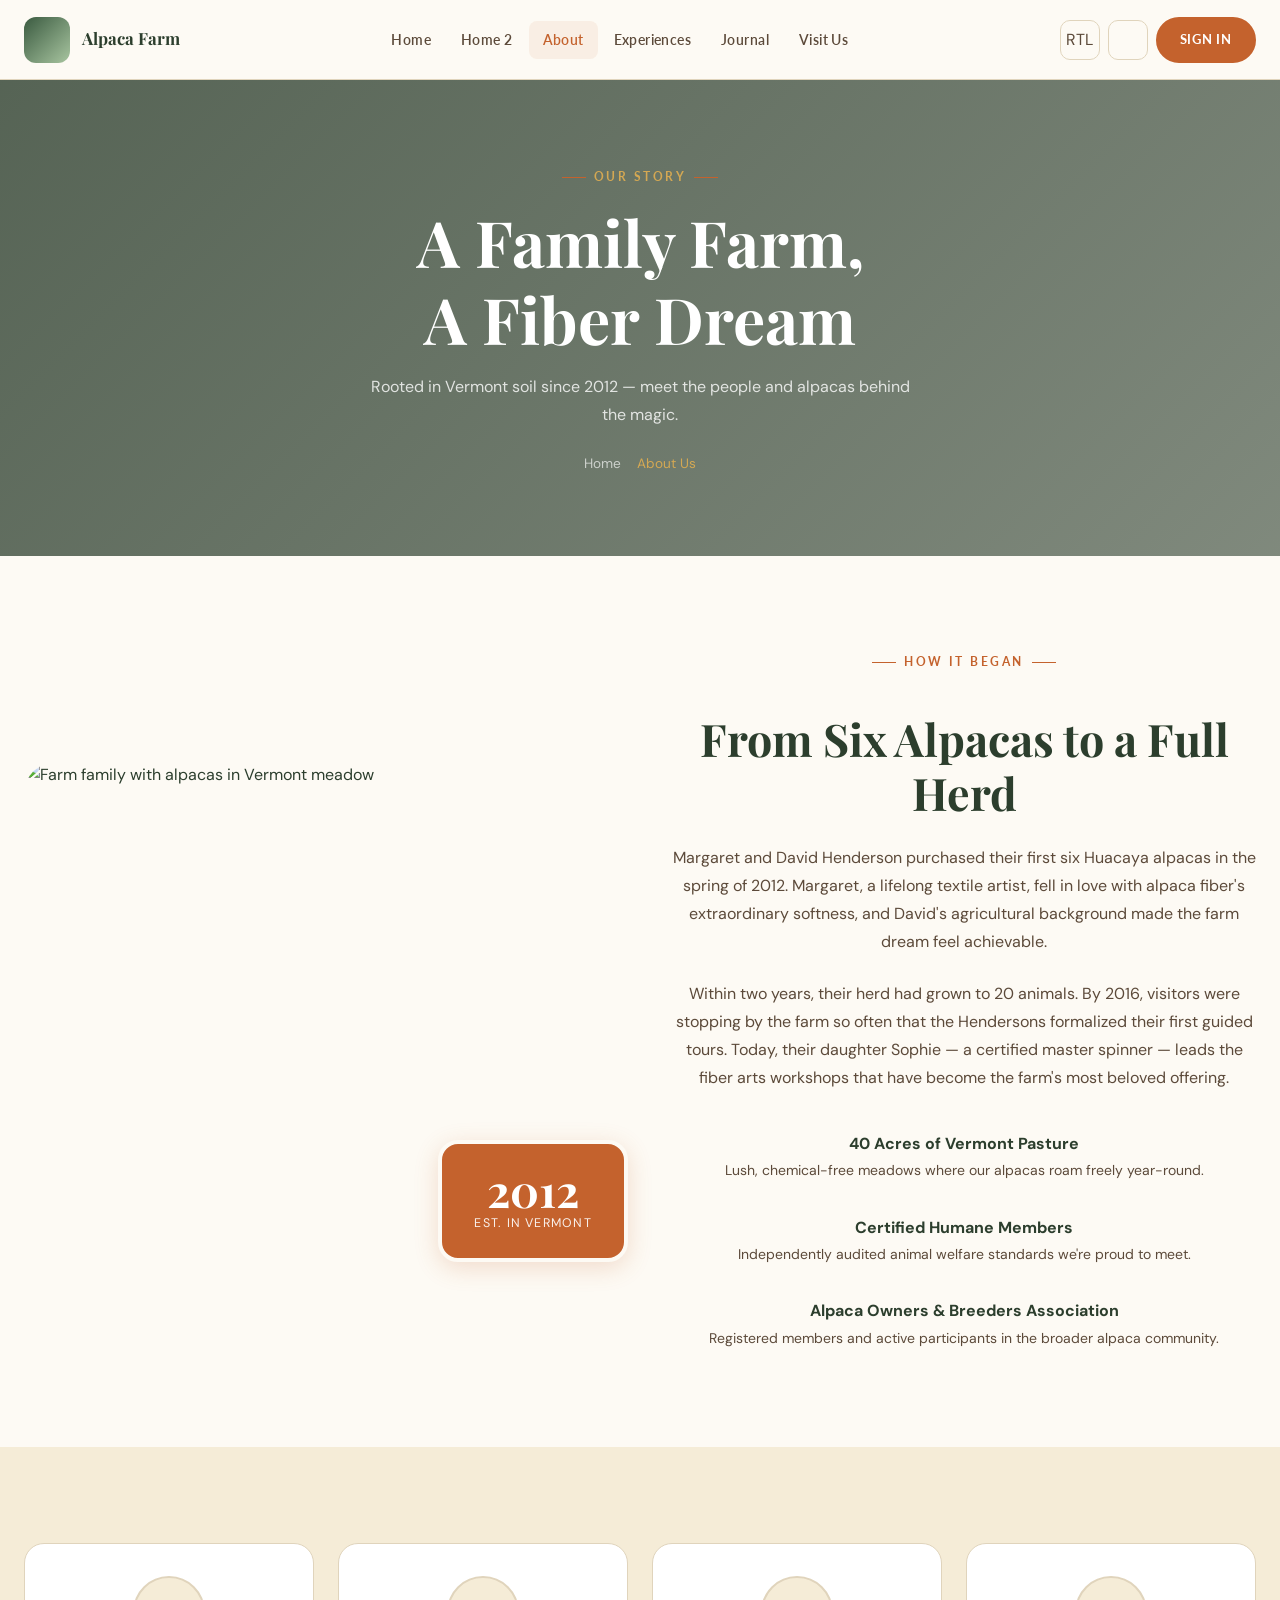
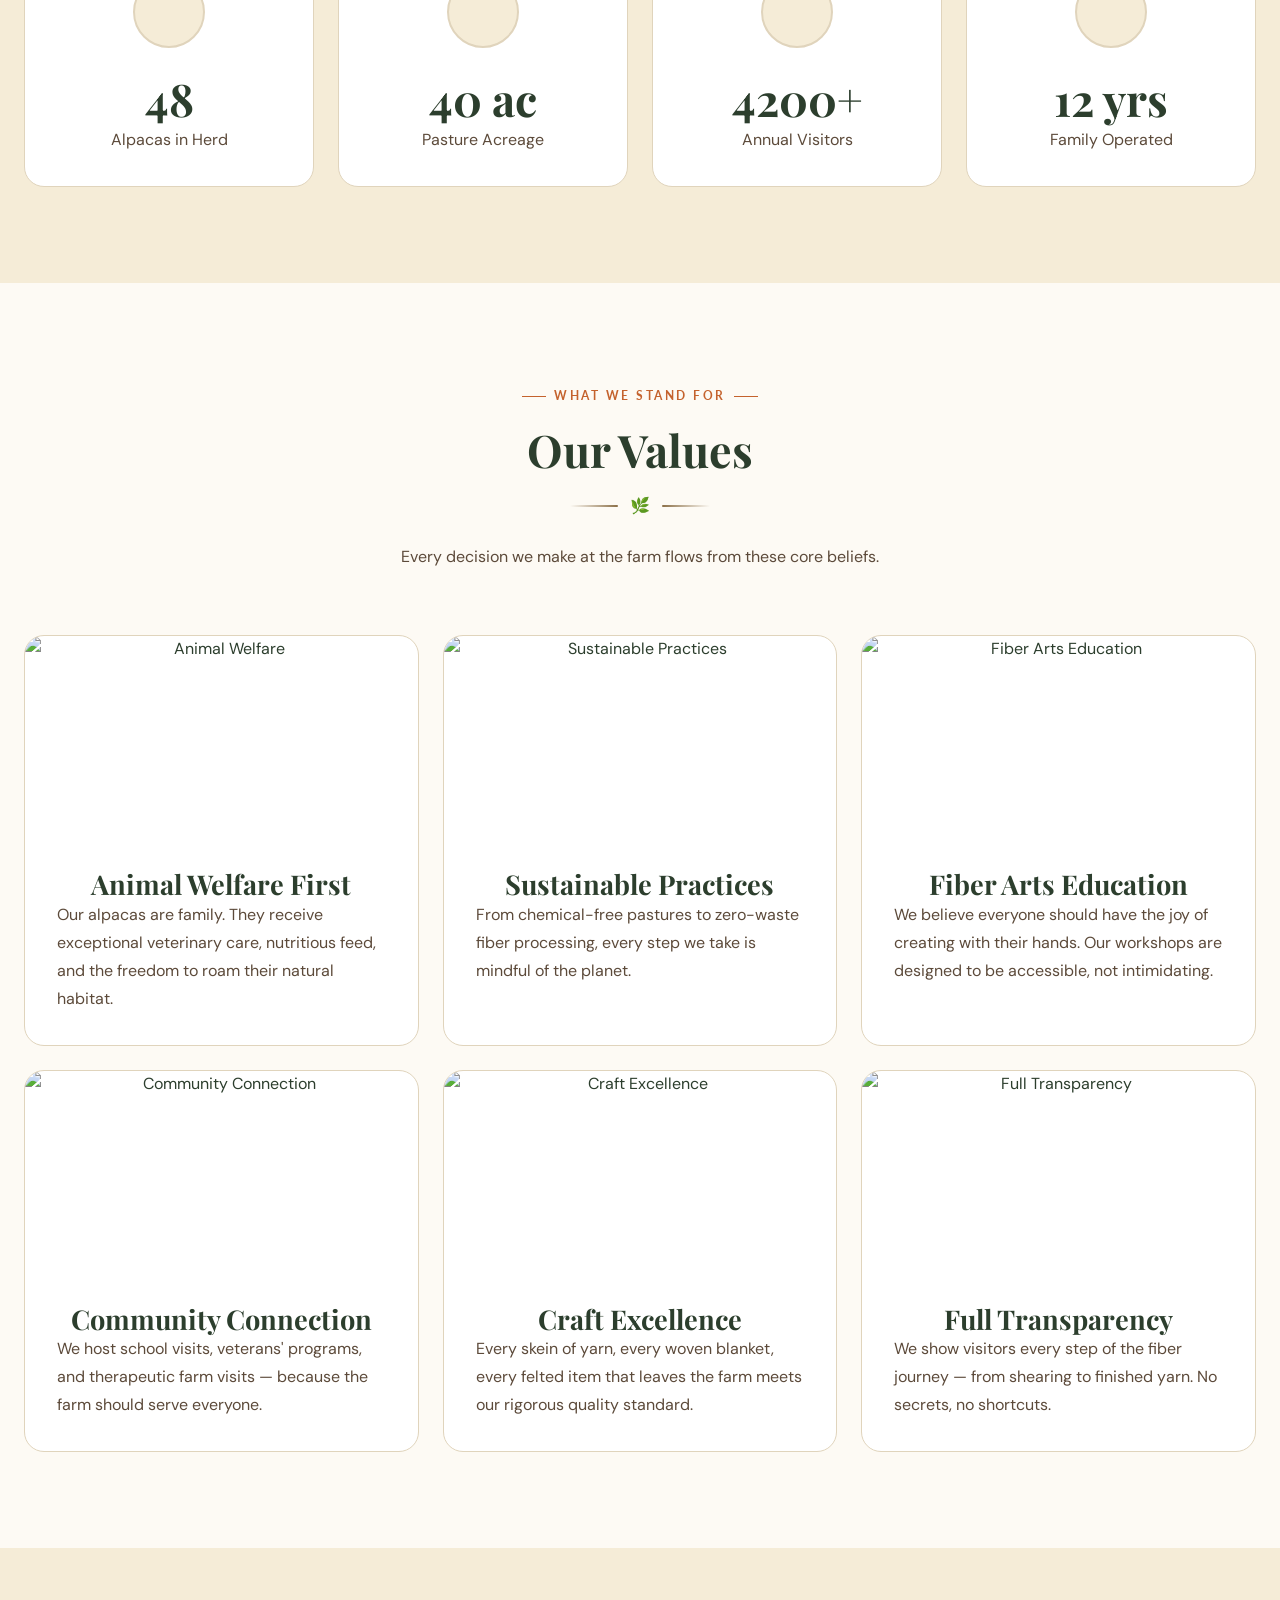
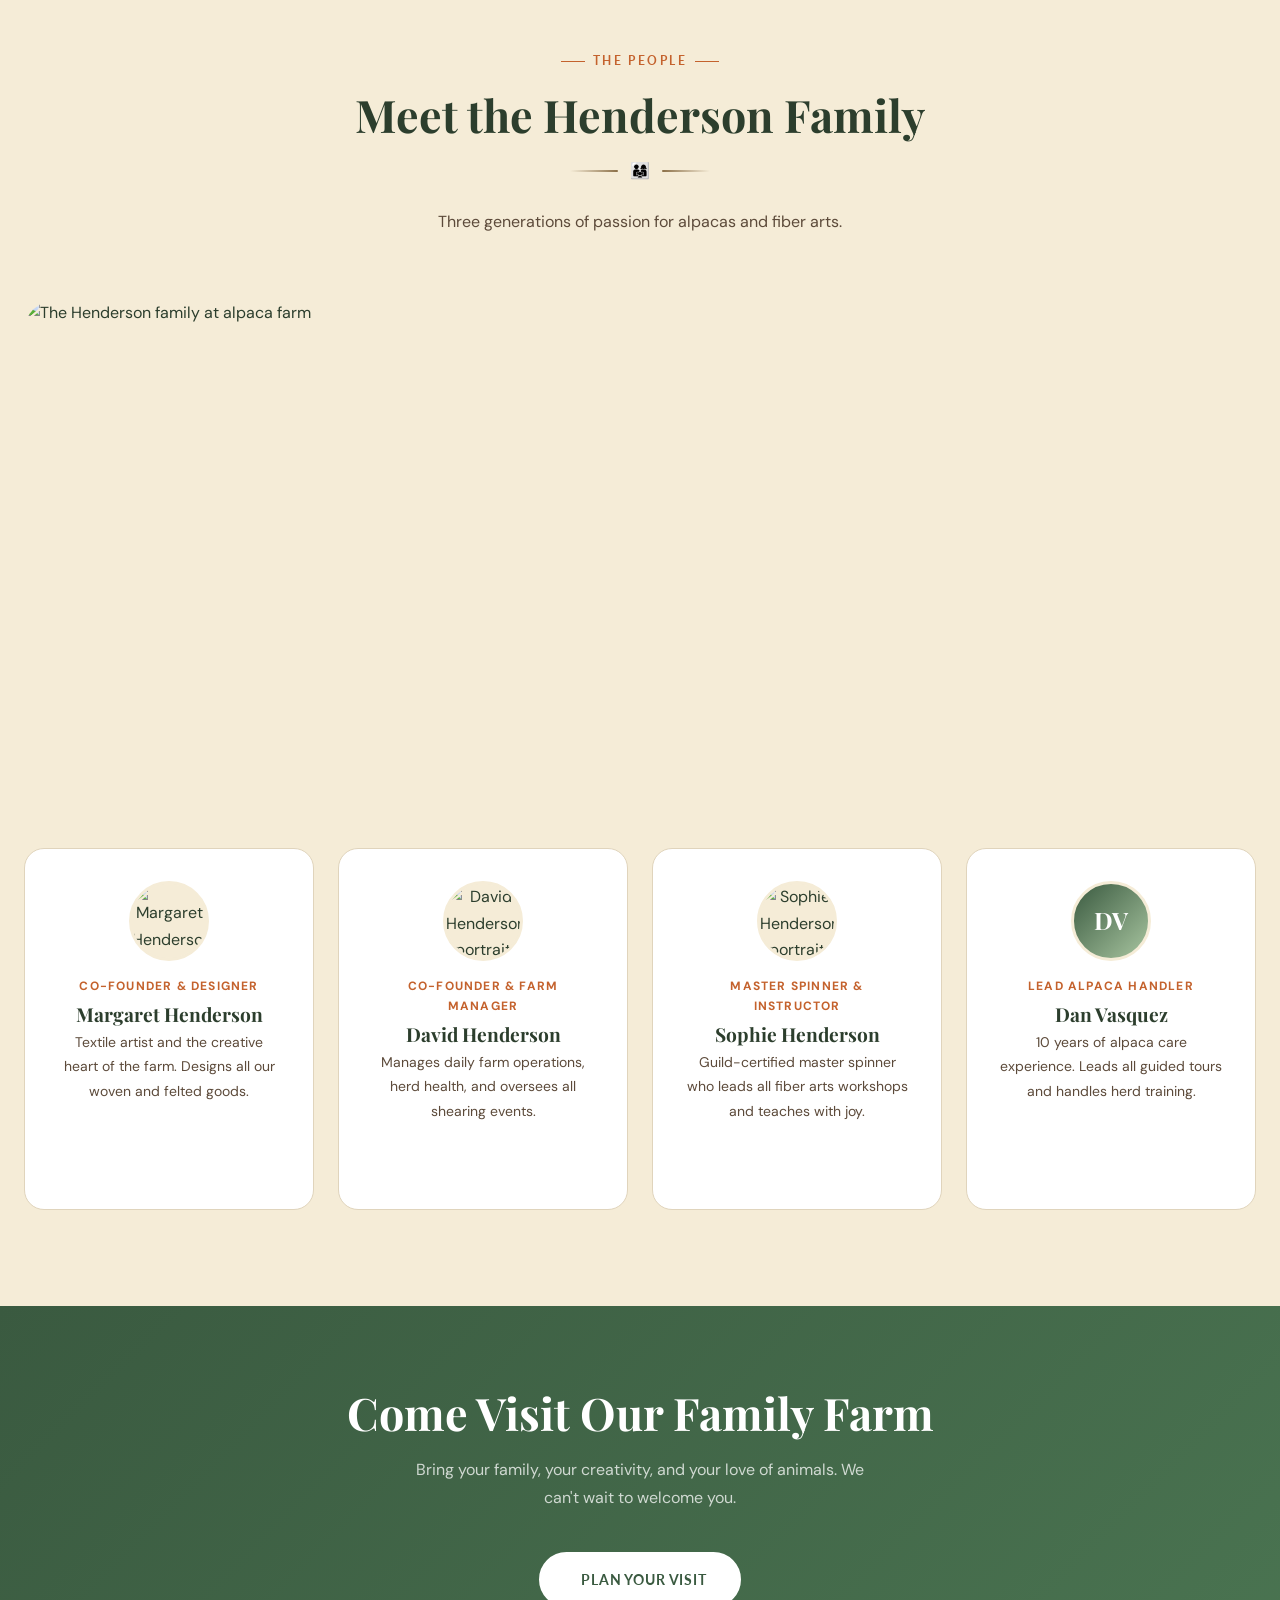
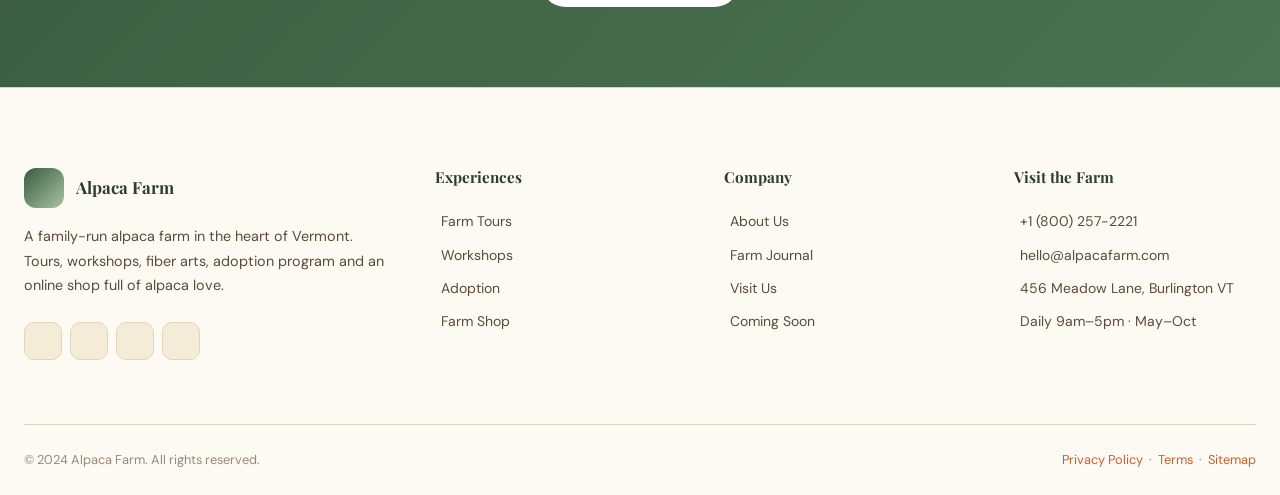
==== pages/about.html @ 1e5e2a74 "first commit" ====
<!DOCTYPE html>
<html lang="en" dir="ltr" data-theme="light">
<head>
  <meta charset="UTF-8"/><meta name="viewport" content="width=device-width, initial-scale=1.0"/>
  <title>About Us | Alpaca Farm</title>
  <meta name="description" content="Meet the Henderson family and our beloved herd of 48 alpacas. Discover the story behind Vermont's most-loved alpaca farm and fiber arts destination."/>
  <link rel="preconnect" href="https://fonts.googleapis.com"/><link rel="preconnect" href="https://fonts.gstatic.com" crossorigin/>
  <link href="https://fonts.googleapis.com/css2?family=Playfair+Display:ital,wght@0,700;0,800;1,700&family=DM+Sans:wght@400;500;600&family=Lato:wght@400;700;900&display=swap" rel="stylesheet"/>
  <link href="https://cdn.jsdelivr.net/npm/remixicon@3.5.0/fonts/remixicon.css" rel="stylesheet"/>
  <link rel="stylesheet" href="../assets/css/style.css"/><link rel="stylesheet" href="../assets/css/dark-mode.css"/><link rel="stylesheet" href="../assets/css/rtl.css"/>
  <link rel="icon" type="image/png" href="../assets/images/favicon.png"/>
</head>
<body class="center-content-page">
<header id="header" role="banner"><div class="container"><div class="header-inner">
  <a href="../index.html" class="header-logo"><div class="logo-icon"><i class="ri-leaf-line"></i></div><div class="logo-text"><span class="brand-name">Alpaca Farm</span></div></a>
  <nav class="header-nav" role="navigation" aria-label="Main navigation">
    <a href="../index.html" class="nav-link">Home</a>
    <a href="home2.html" class="nav-link">Home 2</a>
    <a href="about.html" class="nav-link active">About</a>
    <a href="services.html" class="nav-link">Experiences</a>
    <a href="blog.html" class="nav-link">Journal</a>
    <a href="contact.html" class="nav-link">Visit Us</a>
  </nav>
  <div class="header-controls"><button class="control-btn" data-rtl-toggle aria-label="RTL">RTL</button><button class="control-btn" data-theme-toggle aria-label="Theme"><i class="ri-moon-line"></i></button><a href="login.html" class="btn btn-primary btn-sm">Sign In</a></div>
  <button class="hamburger" id="hamburger" aria-label="Toggle menu"><span></span><span></span><span></span></button>
</div></div></header>
<div class="mobile-nav" id="mobile-nav" role="navigation">
  <a href="../index.html" class="nav-link">Home</a>
  <a href="home2.html" class="nav-link">Home 2</a>
  <a href="about.html" class="nav-link active">About</a>
  <a href="services.html" class="nav-link">Experiences</a>
  <a href="blog.html" class="nav-link">Journal</a>
  <a href="contact.html" class="nav-link">Visit Us</a>
  <div class="mobile-controls"><button class="control-btn" data-rtl-toggle aria-label="RTL">RTL</button><button class="control-btn" data-theme-toggle aria-label="Theme"><i class="ri-moon-line"></i></button><a href="login.html" class="btn btn-primary btn-sm" style="width:100%; margin-top:10px;">Sign In</a></div>
</div>

<main class="page-content">

  <!-- PAGE HERO with image -->
  <section class="page-hero" style="background-image:url('https://nwlivestock.com.au/wp-content/uploads/2022/08/AdobeStock_386120596-1024x683.jpeg')">
    <div class="container">
      <span class="section-label" style="color:var(--color-gold);justify-content:center;margin-bottom:var(--space-2)">Our Story</span>
      <h1>A Family Farm,<br>A Fiber Dream</h1>
      <p>Rooted in Vermont soil since 2012 — meet the people and alpacas behind the magic.</p>
      <nav class="breadcrumb" aria-label="Breadcrumb">
        <a href="../index.html">Home</a><i class="ri-arrow-right-s-line"></i><span>About Us</span>
      </nav>
    </div>
  </section>

  <!-- STORY SECTION with images -->
  <section class="section" aria-labelledby="story-heading">
    <div class="container">
      <div class="about-split">
        <div class="about-img-wrap animate-on-scroll">
          <div class="about-img-main">
            <img src="https://media.istockphoto.com/id/1311751043/photo/group-of-alpaca-pets-farning-local-natural-landscape-green-grass-field-mountain-background.jpg?s=612x612&w=0&k=20&c=HHZQ3w5RrUTQAofcvK0o8rNRtSXQLpaS8kv45V6AsKI=" alt="Farm family with alpacas in Vermont meadow" loading="lazy"/>
          </div>
          <div class="about-badge-float">
            <div class="big-num">2012</div>
            <div class="big-label">Est. in Vermont</div>
          </div>
        </div>
        <div class="about-content animate-on-scroll animate-delay-2">
          <div class="section-label">How It Began</div>
          <h2 id="story-heading">From Six Alpacas to a Full Herd</h2>
          <p>Margaret and David Henderson purchased their first six Huacaya alpacas in the spring of 2012. Margaret, a lifelong textile artist, fell in love with alpaca fiber's extraordinary softness, and David's agricultural background made the farm dream feel achievable.</p>
          <p>Within two years, their herd had grown to 20 animals. By 2016, visitors were stopping by the farm so often that the Hendersons formalized their first guided tours. Today, their daughter Sophie — a certified master spinner — leads the fiber arts workshops that have become the farm's most beloved offering.</p>
          <div class="feature-list">
            <div class="feature-item"><i class="ri-checkbox-circle-fill"></i><div><strong>40 Acres of Vermont Pasture</strong><br><span style="font-size:.875rem;color:var(--text-secondary)">Lush, chemical-free meadows where our alpacas roam freely year-round.</span></div></div>
            <div class="feature-item"><i class="ri-checkbox-circle-fill"></i><div><strong>Certified Humane Members</strong><br><span style="font-size:.875rem;color:var(--text-secondary)">Independently audited animal welfare standards we're proud to meet.</span></div></div>
            <div class="feature-item"><i class="ri-checkbox-circle-fill"></i><div><strong>Alpaca Owners & Breeders Association</strong><br><span style="font-size:.875rem;color:var(--text-secondary)">Registered members and active participants in the broader alpaca community.</span></div></div>
          </div>
        </div>
      </div>
    </div>
  </section>

  <!-- STATS -->
  <section class="section bg-secondary">
    <div class="container">
      <div class="grid grid-4">
        <div class="card animate-on-scroll animate-delay-1"><div class="card-icon"><i class="ri-leaf-line"></i></div><h2 data-count="48" data-suffix="">0</h2><p>Alpacas in Herd</p></div>
        <div class="card animate-on-scroll animate-delay-2"><div class="card-icon"><i class="ri-map-2-line"></i></div><h2 data-count="40" data-suffix=" ac">0 ac</h2><p>Pasture Acreage</p></div>
        <div class="card animate-on-scroll animate-delay-3"><div class="card-icon"><i class="ri-group-line"></i></div><h2 data-count="4200" data-suffix="+">0+</h2><p>Annual Visitors</p></div>
        <div class="card animate-on-scroll animate-delay-4"><div class="card-icon"><i class="ri-award-line"></i></div><h2 data-count="12" data-suffix=" yrs">0 yrs</h2><p>Family Operated</p></div>
      </div>
    </div>
  </section>

  <!-- MISSION & VALUES -->
  <section class="section" aria-labelledby="values-heading">
    <div class="container">
      <div class="section-header animate-on-scroll">
        <div class="section-label">What We Stand For</div>
        <h2 id="values-heading">Our Values</h2>
        <div class="wool-divider"><span class="wool-icon">🌿</span></div>
        <p>Every decision we make at the farm flows from these core beliefs.</p>
      </div>
      <div class="grid grid-3">
        <div class="card animate-on-scroll animate-delay-1" style="padding:0; overflow:hidden; display:flex; flex-direction:column; height:100%;">
          <div style="height:200px; width:100%; overflow:hidden;">
            <img src="https://wjla.com/resources/media/9f2c8907-2649-4c5c-9018-0bb44afe6e20-jumbo1x1_alpacababy4.jpg" alt="Animal Welfare" style="width:100%;height:100%;object-fit:cover"/>
          </div>
          <div style="padding:var(--space-4); display:flex; flex-direction:column; flex:1; align-items:center; text-align:center;">
            <h3>Animal Welfare First</h3>
            <p>Our alpacas are family. They receive exceptional veterinary care, nutritious feed, and the freedom to roam their natural habitat.</p>
          </div>
        </div>
        <div class="card animate-on-scroll animate-delay-2" style="padding:0; overflow:hidden; display:flex; flex-direction:column; height:100%;">
          <div style="height:200px; width:100%; overflow:hidden;">
            <img src="https://sacredalpaca.com/cdn/shop/files/IMG_6131_9dca83a2-d272-4ed2-9cd2-c6a352ed5f20.heic?v=1736994813&width=1500" alt="Sustainable Practices" style="width:100%;height:100%;object-fit:cover"/>
          </div>
          <div style="padding:var(--space-4); display:flex; flex-direction:column; flex:1; align-items:center; text-align:center;">
            <h3>Sustainable Practices</h3>
            <p>From chemical-free pastures to zero-waste fiber processing, every step we take is mindful of the planet.</p>
          </div>
        </div>
        <div class="card animate-on-scroll animate-delay-3" style="padding:0; overflow:hidden; display:flex; flex-direction:column; height:100%;">
          <div style="height:200px; width:100%; overflow:hidden;">
            <img src="https://www.saic.edu/sites/default/files/styles/1_1_360x360/public/2025-01/103024_4563.jpg.jpeg?itok=w5mary_8" alt="Fiber Arts Education" style="width:100%;height:100%;object-fit:cover"/>
          </div>
          <div style="padding:var(--space-4); display:flex; flex-direction:column; flex:1; align-items:center; text-align:center;">
            <h3>Fiber Arts Education</h3>
            <p>We believe everyone should have the joy of creating with their hands. Our workshops are designed to be accessible, not intimidating.</p>
          </div>
        </div>
        <div class="card animate-on-scroll animate-delay-1" style="padding:0; overflow:hidden; display:flex; flex-direction:column; height:100%;">
          <div style="height:200px; width:100%; overflow:hidden;">
            <img src="https://katu.com/resources/media/07d2cf1b-ad02-4044-90ac-ecd767a9b846-large16x9_IMG_2218.jpg?1569526228086" alt="Community Connection" style="width:100%;height:100%;object-fit:cover"/>
          </div>
          <div style="padding:var(--space-4); display:flex; flex-direction:column; flex:1; align-items:center; text-align:center;">
            <h3>Community Connection</h3>
            <p>We host school visits, veterans' programs, and therapeutic farm visits — because the farm should serve everyone.</p>
          </div>
        </div>
        <div class="card animate-on-scroll animate-delay-2" style="padding:0; overflow:hidden; display:flex; flex-direction:column; height:100%;">
          <div style="height:200px; width:100%; overflow:hidden;">
            <img src="https://i.pinimg.com/1200x/fe/55/0d/fe550d29aecaa659740a455549e308a5.jpg" alt="Craft Excellence" style="width:100%;height:100%;object-fit:cover"/>
          </div>
          <div style="padding:var(--space-4); display:flex; flex-direction:column; flex:1; align-items:center; text-align:center;">
            <h3>Craft Excellence</h3>
            <p>Every skein of yarn, every woven blanket, every felted item that leaves the farm meets our rigorous quality standard.</p>
          </div>
        </div>
        <div class="card animate-on-scroll animate-delay-3" style="padding:0; overflow:hidden; display:flex; flex-direction:column; height:100%;">
          <div style="height:200px; width:100%; overflow:hidden;">
            <img src="https://www.thesheepshow.co.uk/wp-content/uploads/2023/01/9.jpg" alt="Full Transparency" style="width:100%;height:100%;object-fit:cover"/>
          </div>
          <div style="padding:var(--space-4); display:flex; flex-direction:column; flex:1; align-items:center; text-align:center;">
            <h3>Full Transparency</h3>
            <p>We show visitors every step of the fiber journey — from shearing to finished yarn. No secrets, no shortcuts.</p>
          </div>
        </div>
      </div>
    </div>
  </section>

  <!-- TEAM with image section -->
  <section class="section bg-secondary" aria-labelledby="team-heading">
    <div class="container">
      <div class="section-header animate-on-scroll">
        <div class="section-label">The People</div>
        <h2 id="team-heading">Meet the Henderson Family</h2>
        <div class="wool-divider"><span class="wool-icon">👨‍👩‍👧</span></div>
        <p>Three generations of passion for alpacas and fiber arts.</p>
      </div>
      <!-- Team image section -->
      <div style="border-radius:var(--border-radius-xl);overflow:hidden;margin:0 auto var(--space-6);height:auto;aspect-ratio:16/9;max-height:500px;width:100%;" class="animate-on-scroll">
        <img src="https://ewscripps.brightspotcdn.com/dims4/default/2672f2f/2147483647/strip/true/crop/6016x4000+0+0/resize/1280x851!/quality/90/?url=http%3A%2F%2Fewscripps-brightspot.s3.amazonaws.com%2F3c%2F0c%2F06ab6c7d4f67a8c2132290614b35%2Fhanover-alpaca-farm-01.jpg" alt="The Henderson family at alpaca farm" loading="lazy" style="width:100%;height:100%;object-fit:cover;object-position:center 30%"/>
      </div>
      <div class="grid grid-4">
        <article class="team-card animate-on-scroll animate-delay-1" style="background:white;border:1px solid var(--border-color);border-radius:var(--border-radius-lg);padding:var(--space-4);text-align:center;display:flex;flex-direction:column;align-items:center;transition:var(--transition);">
          <div style="width:80px;height:80px;border-radius:50%;overflow:hidden;margin-bottom:var(--space-2);border:3px solid var(--color-secondary);background:var(--bg-secondary)">
            <img src="https://images.unsplash.com/photo-1607346256330-dee7af15f7c5?w=150&q=75" alt="Margaret Henderson portrait" loading="lazy" style="width:100%;height:100%;object-fit:contain"/>
          </div>
          <span style="font-size:0.75rem;color:var(--color-accent);font-weight:700;text-transform:uppercase;letter-spacing:0.1em">Co-Founder & Designer</span>
          <h4 style="margin:6px 0 4px">Margaret Henderson</h4>
          <p style="font-size:0.875rem">Textile artist and the creative heart of the farm. Designs all our woven and felted goods.</p>
          <div style="display:flex;gap:8px;margin-top:var(--space-2)"><a href="#" class="social-btn" aria-label="Instagram"><i class="ri-instagram-line"></i></a></div>
        </article>
        <article class="team-card animate-on-scroll animate-delay-2" style="background:white;border:1px solid var(--border-color);border-radius:var(--border-radius-lg);padding:var(--space-4);text-align:center;display:flex;flex-direction:column;align-items:center;transition:var(--transition);">
          <div style="width:80px;height:80px;border-radius:50%;overflow:hidden;margin-bottom:var(--space-2);border:3px solid var(--color-secondary);background:var(--bg-secondary)">
            <img src="https://images.unsplash.com/photo-1560250097-0b93528c311a?w=150&q=75" alt="David Henderson portrait" loading="lazy" style="width:100%;height:100%;object-fit:contain"/>
          </div>
          <span style="font-size:0.75rem;color:var(--color-accent);font-weight:700;text-transform:uppercase;letter-spacing:0.1em">Co-Founder & Farm Manager</span>
          <h4 style="margin:6px 0 4px">David Henderson</h4>
          <p style="font-size:0.875rem">Manages daily farm operations, herd health, and oversees all shearing events.</p>
          <div style="display:flex;gap:8px;margin-top:var(--space-2)"><a href="#" class="social-btn" aria-label="Facebook"><i class="ri-facebook-circle-line"></i></a></div>
        </article>
        <article class="team-card animate-on-scroll animate-delay-3" style="background:white;border:1px solid var(--border-color);border-radius:var(--border-radius-lg);padding:var(--space-4);text-align:center;display:flex;flex-direction:column;align-items:center;transition:var(--transition);">
          <div style="width:80px;height:80px;border-radius:50%;overflow:hidden;margin-bottom:var(--space-2);border:3px solid var(--color-secondary);background:var(--bg-secondary)">
            <img src="https://images.unsplash.com/photo-1494790108377-be9c29b29330?w=150&q=75" alt="Sophie Henderson portrait" loading="lazy" style="width:100%;height:100%;object-fit:contain"/>
          </div>
          <span style="font-size:0.75rem;color:var(--color-accent);font-weight:700;text-transform:uppercase;letter-spacing:0.1em">Master Spinner & Instructor</span>
          <h4 style="margin:6px 0 4px">Sophie Henderson</h4>
          <p style="font-size:0.875rem">Guild-certified master spinner who leads all fiber arts workshops and teaches with joy.</p>
          <div style="display:flex;gap:8px;margin-top:var(--space-2)"><a href="#" class="social-btn" aria-label="Instagram"><i class="ri-instagram-line"></i></a><a href="#" class="social-btn" aria-label="Pinterest"><i class="ri-pinterest-line"></i></a></div>
        </article>
        <article class="team-card animate-on-scroll animate-delay-4" style="background:white;border:1px solid var(--border-color);border-radius:var(--border-radius-lg);padding:var(--space-4);text-align:center;display:flex;flex-direction:column;align-items:center;transition:var(--transition);">
          <div style="width:80px;height:80px;border-radius:50%;background:linear-gradient(135deg,var(--color-primary),var(--color-soft));border-radius:50%;margin-bottom:var(--space-2);display:flex;align-items:center;justify-content:center;font-family:var(--font-heading);font-size:1.5rem;font-weight:700;color:white;border:3px solid var(--color-secondary)">DV</div>
          <span style="font-size:0.75rem;color:var(--color-accent);font-weight:700;text-transform:uppercase;letter-spacing:0.1em">Lead Alpaca Handler</span>
          <h4 style="margin:6px 0 4px">Dan Vasquez</h4>
          <p style="font-size:0.875rem">10 years of alpaca care experience. Leads all guided tours and handles herd training.</p>
          <div style="display:flex;gap:8px;margin-top:var(--space-2)"><a href="#" class="social-btn" aria-label="Instagram"><i class="ri-instagram-line"></i></a></div>
        </article>
      </div>
    </div>
  </section>

  <!-- CTA -->
  <section style="background:linear-gradient(135deg,var(--color-primary),#4a7451);padding:var(--space-10) 0;text-align:center;">
    <div class="container">
      <h2 style="color:white;margin-bottom:var(--space-2)">Come Visit Our Family Farm</h2>
      <p style="color:rgba(255,255,255,0.75);max-width:480px;margin:0 auto var(--space-5)">Bring your family, your creativity, and your love of animals. We can't wait to welcome you.</p>
      <a href="contact.html" class="btn btn-light btn-lg"><i class="ri-calendar-line"></i> Plan Your Visit</a>
    </div>
  </section>

</main>

<footer id="footer" role="contentinfo">
  <div class="container">
    <div class="footer-grid">
      <div class="footer-brand">
        <div class="footer-logo">
          <div class="logo-icon"><i class="ri-leaf-line"></i></div>
          <span class="brand-name">Alpaca Farm</span>
        </div>
        <p>A family-run alpaca farm in the heart of Vermont. Tours, workshops, fiber arts, adoption program and an online shop full of alpaca love.</p>
        <div class="footer-social">
          <a href="#" class="social-btn" aria-label="Instagram"><i class="ri-instagram-line"></i></a>
          <a href="#" class="social-btn" aria-label="Facebook"><i class="ri-facebook-circle-line"></i></a>
          <a href="#" class="social-btn" aria-label="Pinterest"><i class="ri-pinterest-line"></i></a>
          <a href="#" class="social-btn" aria-label="YouTube"><i class="ri-youtube-line"></i></a>
        </div>
      </div>
      <div class="footer-col">
        <h4>Experiences</h4>
        <nav class="footer-links">
          <a href="services.html#tours"><i class="ri-arrow-right-s-line"></i> Farm Tours</a>
          <a href="services.html#workshops"><i class="ri-arrow-right-s-line"></i> Workshops</a>
          <a href="services.html#adoption"><i class="ri-arrow-right-s-line"></i> Adoption</a>
          <a href="services.html#shop"><i class="ri-arrow-right-s-line"></i> Farm Shop</a>
        </nav>
      </div>
      <div class="footer-col">
        <h4>Company</h4>
        <nav class="footer-links">
          <a href="about.html"><i class="ri-arrow-right-s-line"></i> About Us</a>
          <a href="blog.html"><i class="ri-arrow-right-s-line"></i> Farm Journal</a>
          <a href="contact.html"><i class="ri-arrow-right-s-line"></i> Visit Us</a>
          <a href="coming-soon.html"><i class="ri-arrow-right-s-line"></i> Coming Soon</a>
        </nav>
      </div>
      <div class="footer-col">
        <h4>Visit the Farm</h4>
        <div class="footer-links">
          <a href="tel:+18002572221"><i class="ri-phone-line"></i> +1 (800) 257-2221</a>
          <a href="mailto:hello@alpacafarm.com"><i class="ri-mail-line"></i> hello@alpacafarm.com</a>
          <a href="#"><i class="ri-map-pin-line"></i> 456 Meadow Lane, Burlington VT</a>
          <a href="#"><i class="ri-time-line"></i> Daily 9am–5pm · May–Oct</a>
        </div>
      </div>
    </div>
    <div class="footer-bottom">
      <p>&copy; 2024 Alpaca Farm. All rights reserved.</p>
      <p><a href="#">Privacy Policy</a> &nbsp;·&nbsp; <a href="#">Terms</a> &nbsp;·&nbsp; <a href="../sitemap.xml">Sitemap</a></p>
    </div>
  </div>
</footer>
<script src="../assets/js/main.js"></script>
</body></html>
---- assets/css/style.css ----
/* ========================================
   ALPACA FARM & FIBER ARTS — MAIN STYLESHEET
   Aesthetic: Warm organic farmhouse · Earthy & artisanal
   Version: 1.0.0
   ======================================== */

/* ========================================
   1. CSS VARIABLES
   ======================================== */
:root {
  --color-primary: #3A5A40;
  /* deep sage green */
  --color-secondary: #F5ECD7;
  /* warm cream */
  --color-accent: #C4622D;
  /* terracotta */
  --color-earth: #8B6F47;
  /* warm brown */
  --color-soft: #A8C5A0;
  /* soft sage */
  --color-gold: #D4A853;
  /* golden wheat */

  --bg-primary: #FDFAF4;
  --bg-secondary: #F5ECD7;
  --bg-dark: #2C3E2D;
  --bg-card: #FFFFFF;
  --bg-earth: #F0E8D5;

  --text-primary: #2C3E2D;
  --text-secondary: #5C4A3A;
  --text-light: #9A8878;
  --text-white: #FDFAF4;

  --border-color: #E0D4BC;
  --border-radius: 12px;
  --border-radius-lg: 20px;
  --border-radius-xl: 32px;
  --border-radius-pill: 100px;

  --shadow-sm: 0 2px 12px rgba(60, 90, 64, 0.08);
  --shadow-md: 0 6px 24px rgba(60, 90, 64, 0.12);
  --shadow-lg: 0 12px 48px rgba(60, 90, 64, 0.16);
  --shadow-warm: 0 6px 24px rgba(196, 98, 45, 0.2);

  --space-1: 8px;
  --space-2: 16px;
  --space-3: 24px;
  --space-4: 32px;
  --space-5: 40px;
  --space-6: 48px;
  --space-8: 64px;
  --space-10: 80px;
  --space-12: 96px;

  --font-heading: 'Playfair Display', serif;
  --font-body: 'DM Sans', sans-serif;
  --font-accent: 'Lato', sans-serif;

  --transition: all 0.3s ease;
  --header-height: 80px;
}

/* ========================================
   2. RESET & BASE
   ======================================== */
*,
*::before,
*::after {
  box-sizing: border-box;
  margin: 0;
  padding: 0;
}

html {
  scroll-behavior: smooth;
  font-size: 16px;
}

body {
  font-family: var(--font-body);
  background: var(--bg-primary);
  color: var(--text-primary);
  line-height: 1.65;
  overflow-x: hidden;
  transition: background 0.3s, color 0.3s;
}

img {
  max-width: 100%;
  height: auto;
  display: block;
}

a {
  color: inherit;
  text-decoration: none;
  transition: var(--transition);
}

ul,
ol {
  list-style: none;
}

button {
  cursor: pointer;
  font-family: var(--font-body);
  border: none;
  outline: none;
}

input,
textarea,
select {
  font-family: var(--font-body);
  outline: none;
}

/* ========================================
   3. TYPOGRAPHY
   ======================================== */
h1,
h2,
h3,
h4,
h5,
h6 {
  font-family: var(--font-heading);
  font-weight: 700;
  line-height: 1.2;
  color: var(--text-primary);
}

h1 {
  font-size: clamp(2.2rem, 5.5vw, 4rem);
}

h2 {
  font-size: clamp(1.8rem, 3.5vw, 2.8rem);
}

h3 {
  font-size: clamp(1.2rem, 2.5vw, 1.7rem);
}

h4 {
  font-size: 1.2rem;
}

p {
  color: var(--text-secondary);
  line-height: 1.75;
}

.lead {
  font-size: 1.125rem;
}

/* ========================================
   4. LAYOUT
   ======================================== */
.container {
  width: 100%;
  max-width: 1280px;
  margin: 0 auto;
  padding: 0 var(--space-3);
}

.container-sm {
  max-width: 820px;
  margin: 0 auto;
  padding: 0 var(--space-3);
}

.section {
  padding: var(--space-12) 0;
}

.section-sm {
  padding: var(--space-8) 0;
}

.grid {
  display: grid;
  gap: var(--space-3);
}

.grid-2 {
  grid-template-columns: repeat(2, 1fr);
}

.grid-3 {
  grid-template-columns: repeat(3, 1fr);
}

.grid-4 {
  grid-template-columns: repeat(4, 1fr);
}

.page-content {
  padding-top: var(--header-height);
}

/* ========================================
   5. SECTION HEADERS
   ======================================== */
.section-header {
  text-align: center;
  margin-bottom: var(--space-8);
}

.section-label {
  display: inline-flex;
  align-items: center;
  gap: 8px;
  font-family: var(--font-accent);
  font-size: 0.78rem;
  font-weight: 700;
  letter-spacing: 0.2em;
  text-transform: uppercase;
  color: var(--color-accent);
  margin-bottom: var(--space-2);
}

.section-label::before,
.section-label::after {
  content: '';
  display: block;
  width: 24px;
  height: 1px;
  background: var(--color-accent);
}

.section-header h2 {
  margin-bottom: var(--space-2);
}

.section-header p {
  max-width: 580px;
  margin: 0 auto;
}

.wool-divider {
  display: flex;
  align-items: center;
  justify-content: center;
  gap: 12px;
  margin: var(--space-2) auto var(--space-3);
}

.wool-divider::before,
.wool-divider::after {
  content: '';
  width: 48px;
  height: 2px;
  background: linear-gradient(90deg, transparent, var(--color-earth));
  border-radius: 2px;
}

.wool-divider::after {
  background: linear-gradient(90deg, var(--color-earth), transparent);
}

.wool-icon {
  color: var(--color-earth);
  font-size: 1rem;
}

/* ========================================
   6. BUTTONS
   ======================================== */
.btn {
  display: inline-flex;
  align-items: center;
  justify-content: center;
  gap: 8px;
  padding: 14px 32px;
  font-family: var(--font-accent);
  font-size: 0.88rem;
  font-weight: 700;
  letter-spacing: 0.06em;
  text-transform: uppercase;
  border-radius: var(--border-radius-pill);
  transition: var(--transition);
  min-height: 50px;
  cursor: pointer;
  border: 2px solid transparent;
}

.btn-primary {
  background: var(--color-accent);
  color: white;
  border-color: var(--color-accent);
}

.btn-primary:hover {
  background: #a84e22;
  border-color: #a84e22;
  transform: translateY(-2px);
  box-shadow: var(--shadow-warm);
}

.btn-secondary {
  background: transparent;
  color: var(--color-primary);
  border-color: var(--color-primary);
}

.btn-secondary:hover {
  background: var(--color-primary);
  color: white;
  transform: translateY(-2px);
}

.btn-light {
  background: white;
  color: var(--color-primary);
  border-color: white;
}

.btn-light:hover {
  background: var(--bg-secondary);
  transform: translateY(-2px);
}

.btn-earth {
  background: var(--color-earth);
  color: white;
  border-color: var(--color-earth);
}

.btn-earth:hover {
  background: #7a5e38;
  transform: translateY(-2px);
}

.btn-sm {
  padding: 10px 22px;
  font-size: 0.8rem;
  min-height: 40px;
}

.btn-lg {
  padding: 18px 44px;
  font-size: 0.95rem;
  min-height: 58px;
}

.btn-full {
  width: 100%;
}

/* ========================================
   7. HEADER
   ======================================== */
#header {
  position: fixed;
  top: 0;
  left: 0;
  right: 0;
  z-index: 1000;
  height: var(--header-height);
  background: rgba(253, 250, 244, 0.96);
  backdrop-filter: blur(14px);
  border-bottom: 1px solid var(--border-color);
  transition: var(--transition);
}

#header.scrolled {
  box-shadow: var(--shadow-md);
}

.header-inner {
  display: flex;
  align-items: center;
  justify-content: space-between;
  height: var(--header-height);
  gap: var(--space-3);
}

.header-logo {
  display: flex;
  align-items: center;
  gap: 12px;
  text-decoration: none;
  flex-shrink: 0;
}

.logo-icon {
  width: 46px;
  height: 46px;
  background: linear-gradient(135deg, var(--color-primary), var(--color-soft));
  border-radius: 12px;
  display: flex;
  align-items: center;
  justify-content: center;
  color: white;
  font-size: 1.3rem;
}

.logo-text .brand-name {
  font-family: var(--font-heading);
  font-size: 1.05rem;
  font-weight: 700;
  color: var(--text-primary);
  line-height: 1.1;
}

.logo-text .brand-sub {
  display: none;
}

.header-nav {
  display: flex;
  align-items: center;
  gap: 2px;
}

.nav-link {
  font-family: var(--font-accent);
  font-size: 0.85rem;
  font-weight: 600;
  color: var(--text-secondary);
  padding: 8px 14px;
  border-radius: 8px;
  letter-spacing: 0.03em;
  transition: var(--transition);
}

.nav-link:hover,
.nav-link.active {
  color: var(--color-accent);
  background: rgba(196, 98, 45, 0.08);
}

.nav-item {
  position: relative;
}

.nav-item .dropdown {
  position: absolute;
  top: calc(100% + 8px);
  left: 50%;
  transform: translateX(-50%);
  background: white;
  border: 1px solid var(--border-color);
  border-radius: var(--border-radius);
  box-shadow: var(--shadow-lg);
  min-width: 190px;
  padding: 8px;
  opacity: 0;
  visibility: hidden;
  transition: var(--transition);
}

.nav-item:hover .dropdown {
  opacity: 1;
  visibility: visible;
}

.dropdown a {
  display: block;
  padding: 10px 16px;
  font-size: 0.85rem;
  color: var(--text-secondary);
  border-radius: 8px;
}

.dropdown a:hover {
  color: var(--color-accent);
  background: rgba(196, 98, 45, 0.06);
}

.header-controls {
  display: flex;
  align-items: center;
  gap: 8px;
  flex-shrink: 0;
}

.control-btn {
  width: 40px;
  height: 40px;
  border-radius: 10px;
  background: transparent;
  border: 1.5px solid var(--border-color);
  color: var(--text-secondary);
  display: flex;
  align-items: center;
  justify-content: center;
  font-size: 1rem;
  transition: var(--transition);
  cursor: pointer;
}

.control-btn:hover {
  border-color: var(--color-accent);
  color: var(--color-accent);
  background: rgba(196, 98, 45, 0.06);
}

.hamburger {
  display: none;
  flex-direction: column;
  gap: 5px;
  cursor: pointer;
  padding: 8px;
  border: 1.5px solid var(--border-color);
  border-radius: 10px;
  width: 44px;
  height: 44px;
  align-items: center;
  justify-content: center;
  background: transparent;
}

.hamburger span {
  display: block;
  width: 20px;
  height: 2px;
  background: var(--text-primary);
  border-radius: 2px;
  transition: var(--transition);
}

.hamburger.active span:nth-child(1) {
  transform: translateY(7px) rotate(45deg);
}

.hamburger.active span:nth-child(2) {
  opacity: 0;
}

.hamburger.active span:nth-child(3) {
  transform: translateY(-7px) rotate(-45deg);
}

.mobile-nav {
  display: none;
  position: fixed;
  top: var(--header-height);
  left: 0;
  right: 0;
  background: white;
  border-bottom: 1px solid var(--border-color);
  padding: var(--space-2);
  z-index: 999;
  box-shadow: var(--shadow-lg);
  max-height: calc(100vh - var(--header-height));
  overflow-y: auto;
}

.mobile-nav.active {
  display: block;
}

.mobile-nav .nav-link {
  display: block;
  padding: 13px 16px;
  border-bottom: 1px solid var(--border-color);
  font-size: 0.95rem;
}

.mobile-nav .nav-link:last-of-type {
  border-bottom: none;
}

.mobile-controls {
  display: flex;
  gap: 8px;
  padding: 16px;
  border-top: 1px solid var(--border-color);
  margin-top: 8px;
}

/* ========================================
   8. HERO — uses real Unsplash images
   ======================================== */
.hero {
  min-height: 100vh;
  display: flex;
  align-items: center;
  position: relative;
  overflow: hidden;
}

.hero-image-bg {
  position: absolute;
  inset: 0;
  z-index: 0;
  background-size: cover;
  background-position: center;
}

.hero-image-bg::after {
  content: '';
  position: absolute;
  inset: 0;
  background: linear-gradient(135deg, rgba(44, 62, 45, 0.82) 0%, rgba(44, 62, 45, 0.55) 55%, rgba(44, 62, 45, 0.35) 100%);
}

.hero-content {
  position: relative;
  z-index: 2;
  max-width: 820px;
  padding: var(--space-8) var(--space-3);
  text-align: center;
  margin: 0 auto;
  display: flex;
  flex-direction: column;
  align-items: center;
}

.hero-badge {
  display: inline-flex;
  align-items: center;
  gap: 8px;
  background: rgba(245, 236, 215, 0.18);
  border: 1px solid rgba(245, 236, 215, 0.35);
  color: var(--color-secondary);
  padding: 8px 20px;
  border-radius: var(--border-radius-pill);
  font-family: var(--font-accent);
  font-size: 0.78rem;
  font-weight: 700;
  letter-spacing: 0.18em;
  text-transform: uppercase;
  margin-bottom: var(--space-3);
  animation: fadeInDown 0.8s ease;
}

.hero h1 {
  color: white;
  margin-bottom: var(--space-3);
  animation: fadeInUp 0.8s ease 0.15s both;
}

.hero h1 em {
  color: var(--color-gold);
  font-style: italic;
}

.hero p.lead {
  color: rgba(255, 255, 255, 0.82);
  margin-bottom: var(--space-5);
  max-width: 620px;
  animation: fadeInUp 0.8s ease 0.3s both;
}

.hero-cta {
  display: flex;
  gap: var(--space-2);
  flex-wrap: wrap;
  justify-content: center;
  animation: fadeInUp 0.8s ease 0.45s both;
}

.hero-scroll {
  display: none;
}

.hero-scroll i {
  font-size: 1.2rem;
}

@keyframes bounce {

  0%,
  100% {
    transform: translateX(-50%) translateY(0)
  }

  50% {
    transform: translateX(-50%) translateY(8px)
  }
}

.hero-stats {
  display: flex;
  gap: var(--space-5);
  flex-wrap: wrap;
  justify-content: center;
  margin-top: var(--space-8);
  padding-top: var(--space-5);
  border-top: 1px solid rgba(255, 255, 255, 0.15);
  animation: fadeInUp 0.8s ease 0.6s both;
}

.hero-stat .number {
  font-family: var(--font-heading);
  font-size: 2.2rem;
  font-weight: 700;
  color: var(--color-gold);
  line-height: 1;
}

.hero-stat .label {
  font-size: 0.78rem;
  color: rgba(255, 255, 255, 0.6);
  text-transform: uppercase;
  letter-spacing: 0.1em;
  margin-top: 4px;
}

/* ========================================
   9. CARDS
   ======================================== */
.card {
  background: var(--bg-card);
  border: 1px solid var(--border-color);
  border-radius: var(--border-radius-lg);
  padding: var(--space-4);
  display: flex;
  flex-direction: column;
  align-items: center;
  text-align: center;
  transition: var(--transition);
}

.card>*:not(.card-icon) {
  text-align: left;
  align-self: stretch;
}

.card h3,
.card h4,
.card p {
  text-align: left;
}

.card .feature-list,
.card ul {
  align-self: flex-start;
}

.card:hover {
  transform: translateY(-6px);
  box-shadow: var(--shadow-lg);
  border-color: var(--color-soft);
}

.card-icon {
  width: 72px;
  height: 72px;
  background: var(--bg-secondary);
  border: 2px solid var(--border-color);
  border-radius: 50%;
  display: flex;
  align-items: center;
  justify-content: center;
  margin: 0 auto var(--space-3);
  color: var(--color-primary);
  font-size: 1.8rem;
  transition: var(--transition);
}

.card:hover .card-icon {
  border-color: var(--color-primary);
  background: var(--color-primary);
  color: white;
  transform: rotate(10deg);
}

/* ========================================
   10. IMAGE SECTIONS (with real Unsplash photos)
   ======================================== */
.img-frame {
  border-radius: var(--border-radius-xl);
  overflow: hidden;
  position: relative;
  background: var(--bg-earth);
}

.img-frame img {
  width: 100%;
  height: 100%;
  object-fit: cover;
  display: block;
  transition: transform 0.6s ease;
}

.img-frame:hover img {
  transform: scale(1.04);
}

.img-caption {
  position: absolute;
  bottom: 0;
  left: 0;
  right: 0;
  background: linear-gradient(transparent, rgba(44, 62, 45, 0.7));
  padding: var(--space-3) var(--space-3) var(--space-2);
  color: white;
  font-size: 0.85rem;
  font-weight: 600;
}

/* Photo placeholder for sections without real images */
.photo-placeholder {
  width: 100%;
  background: var(--bg-earth);
  border-radius: var(--border-radius-lg);
  overflow: hidden;
  position: relative;
  display: flex;
  align-items: center;
  justify-content: center;
  flex-direction: column;
  gap: 8px;
  color: var(--color-earth);
}

.photo-placeholder i {
  font-size: 2.5rem;
  opacity: 0.5;
}

.photo-placeholder span {
  font-size: 0.8rem;
  opacity: 0.5;
}

/* ========================================
   11. ABOUT SPLIT
   ======================================== */
.about-split {
  display: grid;
  grid-template-columns: 1fr 1fr;
  gap: var(--space-8);
  align-items: center;
}

.about-img-wrap {
  position: relative;
}

.about-img-main {
  height: 480px;
  border-radius: var(--border-radius-xl);
  overflow: hidden;
}

.about-img-main img {
  width: 100%;
  height: 100%;
  object-fit: cover;
}

.about-badge-float {
  position: absolute;
  bottom: -20px;
  right: -20px;
  background: var(--color-accent);
  color: white;
  padding: var(--space-3) var(--space-4);
  border-radius: var(--border-radius-lg);
  text-align: center;
  box-shadow: var(--shadow-warm);
  border: 4px solid var(--bg-primary);
}

.about-badge-float .big-num {
  font-family: var(--font-heading);
  font-size: 2.8rem;
  font-weight: 700;
  line-height: 1;
}

.about-badge-float .big-label {
  font-size: 0.78rem;
  text-transform: uppercase;
  letter-spacing: 0.1em;
  opacity: 0.9;
}

.about-content {
  display: flex;
  flex-direction: column;
  gap: var(--space-3);
}

.about-content .section-label {
  justify-content: flex-start;
}

.about-content .section-label::before {
  display: none;
}

.feature-list {
  display: flex;
  flex-direction: column;
  gap: var(--space-2);
}

.feature-item {
  display: flex;
  align-items: flex-start;
  gap: 12px;
}

.feature-item i {
  color: var(--color-primary);
  font-size: 1.1rem;
  margin-top: 3px;
  flex-shrink: 0;
}

/* ========================================
   12. SERVICES / OFFERINGS
   ======================================== */
.offering-card {
  background: white;
  border: 1px solid var(--border-color);
  border-radius: var(--border-radius-xl);
  overflow: hidden;
  transition: var(--transition);
  display: flex;
  flex-direction: column;
}

.offering-card:hover {
  transform: translateY(-8px);
  box-shadow: var(--shadow-lg);
}

.offering-img {
  height: 240px;
  overflow: hidden;
  position: relative;
}

.offering-img img {
  width: 100%;
  height: 100%;
  object-fit: cover;
  transition: transform 0.6s cubic-bezier(0.165, 0.84, 0.44, 1);
}

.offering-card:hover .offering-img img {
  transform: scale(1.1);
}

.offering-badge {
  position: absolute;
  top: 14px;
  left: 14px;
  background: var(--color-accent);
  color: white;
  padding: 4px 12px;
  border-radius: var(--border-radius-pill);
  font-size: 0.72rem;
  font-weight: 700;
  letter-spacing: 0.08em;
  text-transform: uppercase;
}

.offering-body {
  padding: var(--space-4);
  flex: 1;
  display: flex;
  flex-direction: column;
  align-items: flex-start;
  text-align: left;
}

.offering-body h3 {
  margin-bottom: var(--space-1);
}

.offering-body p {
  flex: 1;
  margin-bottom: var(--space-3);
  font-size: 0.9rem;
}

.offering-meta {
  display: flex;
  gap: var(--space-2);
  justify-content: center;
  margin-bottom: var(--space-2);
  flex-wrap: wrap;
}

.offering-tag {
  background: var(--bg-secondary);
  color: var(--text-secondary);
  padding: 4px 12px;
  border-radius: var(--border-radius-pill);
  font-size: 0.75rem;
  font-weight: 600;
}

/* ========================================
   13. ADOPTION PROGRAM
   ======================================== */
.alpaca-card {
  background: white;
  border: 2px solid var(--border-color);
  border-radius: var(--border-radius-xl);
  overflow: hidden;
  transition: var(--transition);
  position: relative;
}

.alpaca-card:hover {
  transform: translateY(-6px);
  box-shadow: var(--shadow-lg);
  border-color: var(--color-soft);
}

.alpaca-card.available::before {
  content: 'Available';
  position: absolute;
  top: 16px;
  right: 16px;
  background: #4CAF50;
  color: white;
  font-size: 0.72rem;
  font-weight: 700;
  padding: 4px 12px;
  border-radius: var(--border-radius-pill);
  text-transform: uppercase;
  letter-spacing: 0.08em;
  z-index: 2;
}

.alpaca-card.adopted::before {
  content: 'Adopted ♥';
  position: absolute;
  top: 16px;
  right: 16px;
  background: var(--color-accent);
  color: white;
  font-size: 0.72rem;
  font-weight: 700;
  padding: 4px 12px;
  border-radius: var(--border-radius-pill);
  text-transform: uppercase;
  letter-spacing: 0.08em;
  z-index: 2;
}

.alpaca-photo {
  height: 220px;
  overflow: hidden;
}

.alpaca-photo img {
  width: 100%;
  height: 100%;
  object-fit: cover;
  transition: transform 0.5s;
}

.alpaca-card:hover .alpaca-photo img {
  transform: scale(1.06);
}

.alpaca-info {
  padding: var(--space-3) var(--space-4);
  text-align: center;
}

.alpaca-name {
  font-family: var(--font-heading);
  font-size: 1.4rem;
  margin-bottom: 4px;
}

.alpaca-breed {
  font-size: 0.8rem;
  color: var(--color-accent);
  font-weight: 700;
  text-transform: uppercase;
  letter-spacing: 0.1em;
}

.alpaca-traits {
  display: flex;
  gap: 6px;
  flex-wrap: wrap;
  justify-content: center;
  margin: var(--space-2) 0;
}

.alpaca-trait {
  background: var(--bg-secondary);
  color: var(--text-secondary);
  padding: 3px 10px;
  border-radius: var(--border-radius-pill);
  font-size: 0.75rem;
}

.adoption-price {
  font-family: var(--font-heading);
  color: var(--color-primary);
  font-size: 1.3rem;
  font-weight: 700;
  margin-bottom: var(--space-2);
}

/* ========================================
   14. SHOP / PRODUCTS
   ======================================== */
.product-card {
  background: white;
  border: 1px solid var(--border-color);
  border-radius: var(--border-radius-lg);
  overflow: hidden;
  transition: var(--transition);
}

.product-card:hover {
  transform: translateY(-5px);
  box-shadow: var(--shadow-md);
}

.product-img {
  height: 200px;
  overflow: hidden;
  position: relative;
  background: var(--bg-earth);
}

.product-img img {
  width: 100%;
  height: 100%;
  object-fit: cover;
  transition: transform 0.4s;
}

.product-card:hover .product-img img {
  transform: scale(1.06);
}

.product-wishlist {
  position: absolute;
  top: 12px;
  right: 12px;
  width: 34px;
  height: 34px;
  border-radius: 50%;
  background: white;
  display: flex;
  align-items: center;
  justify-content: center;
  font-size: 0.95rem;
  color: var(--text-light);
  box-shadow: var(--shadow-sm);
  cursor: pointer;
  transition: var(--transition);
  border: none;
}

.product-wishlist:hover {
  color: #e74c3c;
  transform: scale(1.1);
}

.product-body {
  padding: var(--space-3);
}

.product-category {
  font-size: 0.72rem;
  color: var(--color-accent);
  font-weight: 700;
  text-transform: uppercase;
  letter-spacing: 0.1em;
  margin-bottom: 4px;
}

.product-name {
  font-family: var(--font-heading);
  font-size: 1.05rem;
  margin-bottom: 4px;
}

.product-rating {
  display: flex;
  align-items: center;
  gap: 4px;
  margin-bottom: var(--space-1);
}

.product-rating .stars {
  color: var(--color-gold);
  font-size: 0.8rem;
}

.product-rating .count {
  font-size: 0.75rem;
  color: var(--text-light);
}

.product-price-row {
  display: flex;
  align-items: center;
  justify-content: space-between;
  margin-top: var(--space-1);
}

.product-price {
  font-family: var(--font-heading);
  font-size: 1.3rem;
  color: var(--color-primary);
  font-weight: 700;
}

.product-price .original {
  font-size: 0.9rem;
  color: var(--text-light);
  text-decoration: line-through;
  margin-left: 6px;
  font-weight: 400;
}

.add-cart {
  width: 36px;
  height: 36px;
  border-radius: 50%;
  background: var(--color-primary);
  color: white;
  display: flex;
  align-items: center;
  justify-content: center;
  font-size: 0.9rem;
  transition: var(--transition);
  border: none;
  cursor: pointer;
}

.add-cart:hover {
  background: var(--color-accent);
  transform: scale(1.1);
}

/* ========================================
   15. GALLERY / PHOTO GRID
   ======================================== */
.photo-grid {
  display: grid;
  grid-template-columns: repeat(3, 1fr);
  grid-template-rows: auto;
  gap: var(--space-2);
}

.photo-grid .item {
  overflow: hidden;
  border-radius: var(--border-radius-lg);
  position: relative;
  cursor: pointer;
  aspect-ratio: 4 / 3;
}

.photo-grid .item img {
  width: 100%;
  height: 100%;
  object-fit: cover;
  transition: transform 0.5s ease;
  display: block;
}

.photo-grid .item:hover img {
  transform: scale(1.08);
}

.photo-grid .item.tall,
.photo-grid .item.wide {
  grid-row: span 1;
  grid-column: span 1;
}

.photo-overlay {
  position: absolute;
  inset: 0;
  background: rgba(44, 62, 45, 0.5);
  display: flex;
  align-items: center;
  justify-content: center;
  opacity: 0;
  transition: opacity 0.3s;
}

.photo-overlay i {
  color: white;
  font-size: 1.8rem;
}

.photo-grid .item:hover .photo-overlay {
  opacity: 1;
}

/* ========================================
   16. TESTIMONIALS
   ======================================== */
.testimonials-section {
  background: var(--bg-secondary);
}

.testimonials-section .section-header h2 {
  color: var(--text-primary);
}

.testimonials-section .section-header p {
  color: var(--text-secondary);
}

.testimonials-section .section-label {
  color: var(--color-gold);
}

.testimonials-section .section-label::before,
.testimonials-section .section-label::after {
  background: var(--color-gold);
}

.testimonial-card {
  background: var(--bg-card);
  border: 1px solid var(--border-color);
  border-radius: var(--border-radius-xl);
  padding: var(--space-5);
  display: flex;
  flex-direction: column;
  text-align: center;
  align-items: center;
  transition: var(--transition);
  height: 100%;
}

.testimonial-card:hover {
  background: var(--bg-card);
  border-color: var(--color-accent);
  transform: translateY(-4px);
  box-shadow: var(--shadow-md);
}

.quote-icon {
  font-size: 2.5rem;
  color: var(--color-gold);
  opacity: 0.5;
  line-height: 1;
  margin-bottom: var(--space-2);
  font-family: Georgia, serif;
}

.testimonial-text {
  color: var(--text-secondary);
  font-style: italic;
  line-height: 1.8;
  margin-bottom: var(--space-3);
  font-size: 0.95rem;
}

.testimonial-author {
  display: flex;
  flex-direction: column;
  align-items: center;
  gap: 4px;
}

.author-avatar {
  width: 64px;
  height: 64px;
  border-radius: 50%;
  overflow: hidden;
  margin-bottom: 8px;
  background: var(--bg-secondary);
  display: flex;
  align-items: center;
  justify-content: center;
  border: 2px solid var(--color-secondary);
}

.author-avatar img {
  width: 100%;
  height: 100%;
  object-fit: contain !important;
}

.author-name {
  color: var(--text-primary);
  font-weight: 600;
  font-size: 0.95rem;
}

.author-detail {
  color: var(--text-light);
  font-size: 0.8rem;
}

.stars {
  color: var(--color-gold);
  font-size: 0.85rem;
  margin-bottom: var(--space-1);
}

/* ========================================
   17. FOOTER
   ======================================== */
#footer {
  background: rgba(253, 250, 244, 0.96);
  backdrop-filter: blur(14px);
  color: var(--text-secondary);
  padding: var(--space-10) 0 0;
  border-top: 1px solid var(--border-color);
}

#footer .brand-name {
  color: var(--text-primary);
}

#footer h4 {
  color: var(--text-primary);
}

#footer .footer-links a {
  color: var(--text-secondary);
}

#footer .footer-bottom p {
  color: var(--text-light);
}

#footer .social-btn {
  background: var(--bg-secondary);
  color: var(--text-secondary);
  border-color: var(--border-color);
}

.footer-grid {
  display: grid;
  grid-template-columns: 2fr 1fr 1fr 1fr;
  gap: var(--space-6);
  margin-bottom: var(--space-8);
}

.footer-brand p {
  color: var(--text-secondary);
  margin: var(--space-2) 0 var(--space-3);
  font-size: 0.9rem;
  line-height: 1.7;
}

.footer-logo {
  display: flex;
  align-items: center;
  gap: 12px;
  margin-bottom: 6px;
}

.footer-logo .brand-name {
  font-family: var(--font-heading);
  font-weight: 700;
  color: var(--text-primary);
  font-size: 1.05rem;
}

.footer-logo .logo-icon {
  width: 40px;
  height: 40px;
}

.footer-social {
  display: flex;
  gap: 8px;
}

.social-btn {
  width: 38px;
  height: 38px;
  border-radius: 10px;
  background: rgba(255, 255, 255, 0.08);
  color: rgba(255, 255, 255, 0.6);
  display: flex;
  align-items: center;
  justify-content: center;
  font-size: 0.9rem;
  transition: var(--transition);
  border: 1px solid rgba(255, 255, 255, 0.1);
}

.social-btn:hover {
  background: var(--color-accent);
  color: white;
  border-color: var(--color-accent);
}

.footer-col h4 {
  font-family: var(--font-heading);
  color: var(--text-primary);
  font-size: 0.95rem;
  font-weight: 700;
  margin-bottom: var(--space-3);
}

.footer-links {
  display: flex;
  flex-direction: column;
  gap: 10px;
}

.footer-links a {
  color: var(--text-secondary);
  font-size: 0.875rem;
  transition: var(--transition);
  display: flex;
  align-items: center;
  gap: 6px;
}

.footer-links a:hover {
  color: var(--color-accent);
}

.footer-bottom {
  border-top: 1px solid var(--border-color);
  padding: var(--space-3) 0;
  display: flex;
  align-items: center;
  justify-content: space-between;
  flex-wrap: wrap;
  gap: var(--space-2);
}

.footer-bottom p {
  color: var(--text-light);
  font-size: 0.8rem;
}

.footer-bottom a {
  color: var(--color-accent);
}

/* ========================================
   18. NEWSLETTER
   ======================================== */
.newsletter-section {
  background: var(--bg-secondary);
  padding: var(--space-10) 0;
  text-align: center;
  position: relative;
  overflow: hidden;
}

.newsletter-section::before {
  content: '';
  position: absolute;
  inset: 0;
  background-image: url("data:image/svg+xml,%3Csvg width='60' height='60' xmlns='http://www.w3.org/2000/svg'%3E%3Ccircle cx='30' cy='30' r='2' fill='rgba(255,255,255,0.05)'/%3E%3C/svg%3E");
}

.newsletter-section h2,
.newsletter-section p {
  color: var(--text-primary);
  position: relative;
}

.newsletter-form {
  display: flex;
  gap: 8px;
  max-width: 480px;
  margin: var(--space-4) auto 0;
  position: relative;
}

.newsletter-form input {
  flex: 1;
  padding: 14px 20px;
  border: 2px solid var(--border-color);
  border-radius: var(--border-radius-pill);
  background: var(--bg-card);
  color: var(--text-primary);
  font-size: 0.9rem;
}

.newsletter-form input::placeholder {
  color: var(--text-light);
}

.newsletter-form input:focus {
  border-color: var(--color-primary);
  background: var(--bg-card);
}

/* ========================================
   19. FORMS
   ======================================== */
.form-group {
  display: flex;
  flex-direction: column;
  gap: 6px;
  margin-bottom: var(--space-2);
}

.form-group label {
  font-size: 0.85rem;
  font-weight: 600;
  color: var(--text-primary);
  font-family: var(--font-accent);
}

.form-control {
  width: 100%;
  padding: 13px 16px;
  border: 2px solid var(--border-color);
  border-radius: var(--border-radius);
  background: white;
  color: var(--text-primary);
  font-size: 0.9rem;
  transition: var(--transition);
}

.form-control:focus {
  border-color: var(--color-primary);
  box-shadow: 0 0 0 3px rgba(58, 90, 64, 0.1);
}

.form-control.error {
  border-color: #e74c3c;
}

.form-error {
  font-size: 0.75rem;
  color: #e74c3c;
  display: none;
}

.form-error.visible {
  display: block;
}

textarea.form-control {
  min-height: 120px;
  resize: vertical;
}

.file-upload {
  border: 2px dashed var(--border-color);
  border-radius: var(--border-radius-lg);
  padding: var(--space-4);
  text-align: center;
  cursor: pointer;
  transition: var(--transition);
}

.file-upload:hover {
  border-color: var(--color-primary);
  background: rgba(58, 90, 64, 0.03);
}

.checkbox-group {
  display: flex;
  align-items: flex-start;
  gap: 10px;
  margin-bottom: var(--space-2);
}

.checkbox-group input[type="checkbox"] {
  width: 18px;
  height: 18px;
  margin-top: 2px;
  accent-color: var(--color-primary);
  cursor: pointer;
  flex-shrink: 0;
}

.checkbox-group label {
  font-size: 0.85rem;
  color: var(--text-secondary);
  cursor: pointer;
}

.checkbox-group label a {
  color: var(--color-accent);
  text-decoration: underline;
}

/* ========================================
   20. PAGE HERO
   ======================================== */
.page-hero {
  padding: var(--space-10) 0;
  text-align: center;
  position: relative;
  overflow: hidden;
  background-size: cover;
  background-position: center;
  min-height: 380px;
  display: flex;
  align-items: center;
}

.page-hero::after {
  content: '';
  position: absolute;
  inset: 0;
  background: linear-gradient(135deg, rgba(44, 62, 45, 0.80), rgba(44, 62, 45, 0.60));
}

.page-hero .container {
  position: relative;
  z-index: 1;
}

.page-hero h1 {
  color: white;
}

.page-hero p {
  color: rgba(255, 255, 255, 0.8);
  max-width: 560px;
  margin: var(--space-2) auto 0;
}

.breadcrumb {
  display: flex;
  align-items: center;
  justify-content: center;
  gap: 8px;
  margin-top: var(--space-3);
  font-size: 0.85rem;
  position: relative;
}

.breadcrumb a {
  color: rgba(255, 255, 255, 0.65);
}

.breadcrumb a:hover {
  color: var(--color-gold);
}

.breadcrumb span {
  color: var(--color-gold);
}

/* ========================================
   21. AUTH PAGES
   ======================================== */
.auth-page {
  min-height: 100vh;
  display: flex;
  align-items: center;
  justify-content: center;
  background: var(--bg-secondary);
  padding: var(--space-4);
  position: relative;
}

.auth-page::before {
  content: none;
}

.auth-page-controls {
  position: absolute;
  top: var(--space-4);
  right: var(--space-4);
  display: flex;
  gap: 12px;
  z-index: 100;
}

.auth-page-controls .control-btn {
  background: var(--bg-card);
  box-shadow: var(--shadow-sm);
  border-color: var(--border-color);
}

.auth-card {
  background: white;
  border: 1px solid var(--border-color);
  border-radius: var(--border-radius-xl);
  padding: var(--space-6);
  width: 100%;
  max-width: 440px;
  box-shadow: var(--shadow-lg);
  position: relative;
  z-index: 1;
}

.auth-brand {
  display: flex;
  flex-direction: column;
  align-items: center;
  gap: 12px;
  margin-bottom: var(--space-5);
  text-align: center;
}

.auth-brand h1 {
  font-size: 1.7rem;
}

.auth-divider {
  display: flex;
  align-items: center;
  gap: var(--space-2);
  margin: var(--space-3) 0;
}

.auth-divider::before,
.auth-divider::after {
  content: '';
  flex: 1;
  height: 1px;
  background: var(--border-color);
}

.auth-divider span {
  font-size: 0.8rem;
  color: var(--text-light);
  white-space: nowrap;
}

.oauth-btn {
  display: flex;
  align-items: center;
  justify-content: center;
  gap: 10px;
  width: 100%;
  padding: 13px;
  border: 1.5px solid var(--border-color);
  border-radius: var(--border-radius);
  background: white;
  color: var(--text-primary);
  font-size: 0.875rem;
  font-weight: 500;
  cursor: pointer;
  transition: var(--transition);
  margin-bottom: 8px;
}

.oauth-btn:hover {
  border-color: var(--color-primary);
  background: rgba(58, 90, 64, 0.04);
}

.auth-footer-text {
  text-align: center;
  font-size: 0.85rem;
  color: var(--text-secondary);
  margin-top: var(--space-3);
}

.auth-footer-text a {
  color: var(--color-accent);
  font-weight: 600;
}

/* ========================================
   22. PROCESS TIMELINE
   ======================================== */
.timeline {
  max-width: 800px;
  margin: 0 auto;
  position: relative;
}

.timeline::before {
  content: '';
  position: absolute;
  left: 36px;
  top: 0;
  bottom: 0;
  width: 2px;
  background: linear-gradient(to bottom, var(--color-primary), transparent);
}

.timeline-item {
  display: flex;
  gap: var(--space-4);
  padding: var(--space-4) 0;
}

.timeline-dot {
  width: 72px;
  flex-shrink: 0;
  display: flex;
  align-items: flex-start;
  justify-content: center;
  padding-top: 4px;
}

.timeline-dot-inner {
  width: 40px;
  height: 40px;
  border-radius: 50%;
  background: var(--color-primary);
  display: flex;
  align-items: center;
  justify-content: center;
  color: white;
  font-family: var(--font-heading);
  font-weight: 700;
  font-size: 0.9rem;
  box-shadow: 0 0 0 5px rgba(58, 90, 64, 0.15);
  position: relative;
  z-index: 1;
}

.timeline-content {
  background: white;
  border: 1px solid var(--border-color);
  border-radius: var(--border-radius-lg);
  padding: var(--space-3);
  flex: 1;
  text-align: left;
  transition: var(--transition);
}

.timeline-content:hover {
  box-shadow: var(--shadow-md);
  border-color: var(--color-soft);
}

.timeline-badge {
  display: inline-block;
  background: rgba(196, 98, 45, 0.1);
  color: var(--color-accent);
  padding: 3px 12px;
  border-radius: var(--border-radius-pill);
  font-size: 0.75rem;
  font-weight: 700;
  margin-top: 8px;
  text-transform: uppercase;
  letter-spacing: 0.08em;
}

/* ========================================
   23. WORKSHOP SCHEDULE
   ======================================== */
.workshop-table {
  width: 100%;
  border-collapse: collapse;
  background: white;
  border-radius: var(--border-radius-lg);
  overflow: hidden;
  box-shadow: var(--shadow-sm);
}

.workshop-table th {
  background: var(--color-primary);
  color: white;
  padding: 14px 20px;
  text-align: left;
  font-family: var(--font-accent);
  font-size: 0.82rem;
  text-transform: uppercase;
  letter-spacing: 0.1em;
  font-weight: 700;
}

.workshop-table td {
  padding: 14px 20px;
  border-bottom: 1px solid var(--border-color);
  font-size: 0.9rem;
  vertical-align: middle;
}

.workshop-table tr:last-child td {
  border-bottom: none;
}

.workshop-table tr:hover td {
  background: var(--bg-secondary);
}

.ws-status {
  display: inline-block;
  padding: 3px 12px;
  border-radius: var(--border-radius-pill);
  font-size: 0.72rem;
  font-weight: 700;
  text-transform: uppercase;
  letter-spacing: 0.08em;
}

.ws-status.open {
  background: rgba(76, 175, 80, 0.12);
  color: #2e7d32;
}

.ws-status.limited {
  background: rgba(255, 152, 0, 0.12);
  color: #e65100;
}

.ws-status.full {
  background: rgba(244, 67, 54, 0.1);
  color: #c62828;
}

/* ========================================
   24. PRICING CARDS
   ======================================== */
.pricing-card {
  background: var(--bg-card);
  border: 2px solid var(--border-color);
  border-radius: var(--border-radius-xl);
  padding: var(--space-5);
  display: flex;
  flex-direction: column;
  height: 100%;
  transition: var(--transition);
  position: relative;
}

.pricing-card:hover,
.pricing-card.featured {
  border-color: var(--color-primary);
  box-shadow: var(--shadow-lg);
  transform: translateY(-6px);
}

.pricing-card.featured {
  transform: translateY(-10px);
}

.pricing-card .btn {
  width: 100%;
  margin-top: auto;
}

.pricing-badge {
  position: absolute;
  top: -14px;
  left: 50%;
  transform: translateX(-50%);
  background: var(--color-accent);
  color: white;
  font-size: 0.75rem;
  font-weight: 700;
  padding: 5px 20px;
  border-radius: var(--border-radius-pill);
  text-transform: uppercase;
  letter-spacing: 0.08em;
}

.pricing-price {
  font-family: var(--font-heading);
  font-size: 2.8rem;
  font-weight: 700;
  color: var(--color-primary);
  line-height: 1;
  margin: var(--space-2) 0;
}

.pricing-price sub {
  font-size: 1rem;
  color: var(--text-light);
  font-weight: 400;
  vertical-align: baseline;
}

.pricing-features {
  display: flex;
  flex-direction: column;
  gap: 12px;
  margin: var(--space-3) 0;
  width: 100%;
  text-align: left;
}

.pricing-features li {
  display: flex;
  align-items: center;
  gap: 10px;
  font-size: 0.875rem;
  color: var(--text-secondary);
}

.pricing-features li i {
  color: var(--color-primary);
  flex-shrink: 0;
}

/* ========================================
   25. 404 & COMING SOON
   ======================================== */
.error-page {
  min-height: 100vh;
  display: flex;
  align-items: center;
  justify-content: center;
  text-align: center;
  background: linear-gradient(135deg, var(--bg-dark) 0%, #1a2e1b 100%);
}

.error-code {
  font-family: var(--font-heading);
  font-size: clamp(7rem, 22vw, 13rem);
  font-weight: 700;
  background: linear-gradient(135deg, var(--color-gold), var(--color-soft));
  -webkit-background-clip: text;
  -webkit-text-fill-color: transparent;
  background-clip: text;
  line-height: 1;
}

.coming-soon-page {
  min-height: 100vh;
  display: flex;
  align-items: center;
  justify-content: center;
  text-align: center;
  background: linear-gradient(135deg, var(--bg-dark), #1a2e1b);
  position: relative;
  overflow: hidden;
}

.countdown {
  display: flex;
  gap: var(--space-3);
  justify-content: center;
  margin: var(--space-5) 0;
}

.countdown-item {
  background: rgba(255, 255, 255, 0.06);
  border: 1px solid rgba(255, 255, 255, 0.12);
  border-radius: var(--border-radius-lg);
  padding: var(--space-3) var(--space-4);
  min-width: 90px;
}

.countdown-item .num {
  font-family: var(--font-heading);
  font-size: 2.5rem;
  font-weight: 700;
  color: var(--color-gold);
  line-height: 1;
  display: block;
}

.countdown-item .unit {
  font-size: 0.72rem;
  color: rgba(255, 255, 255, 0.5);
  text-transform: uppercase;
  letter-spacing: 0.1em;
  margin-top: 4px;
  display: block;
}

/* ========================================
   26. SKELETON LOADERS
   ======================================== */
.skeleton {
  background: linear-gradient(90deg, #f0ece3 25%, #e5e0d5 50%, #f0ece3 75%);
  background-size: 200% 100%;
  animation: skeleton-loading 1.5s infinite;
  border-radius: var(--border-radius);
}

@keyframes skeleton-loading {
  0% {
    background-position: 200% 0
  }

  100% {
    background-position: -200% 0
  }
}

/* ========================================
   27. ANIMATIONS
   ======================================== */
@keyframes fadeInDown {
  from {
    opacity: 0;
    transform: translateY(-20px)
  }

  to {
    opacity: 1;
    transform: translateY(0)
  }
}

@keyframes fadeInUp {
  from {
    opacity: 0;
    transform: translateY(30px)
  }

  to {
    opacity: 1;
    transform: translateY(0)
  }
}

@keyframes fadeIn {
  from {
    opacity: 0
  }

  to {
    opacity: 1
  }
}

.animate-on-scroll {
  opacity: 0;
  transform: translateY(28px);
  transition: opacity 0.65s ease, transform 0.65s ease;
}

.animate-on-scroll.animated {
  opacity: 1;
  transform: translateY(0);
}

.animate-delay-1 {
  transition-delay: .1s
}

.animate-delay-2 {
  transition-delay: .2s
}

.animate-delay-3 {
  transition-delay: .3s
}

.animate-delay-4 {
  transition-delay: .4s
}

/* ========================================
   28. UTILITIES
   ======================================== */
.text-center {
  text-align: center
}

.text-accent {
  color: var(--color-accent)
}

.text-primary-color {
  color: var(--color-primary)
}

.text-muted {
  color: var(--text-light)
}

.text-white {
  color: white
}

.bg-secondary {
  background: var(--bg-secondary)
}

.bg-earth {
  background: var(--bg-earth)
}

.bg-dark {
  background: var(--bg-dark)
}

.mb-2 {
  margin-bottom: var(--space-2)
}

.mb-3 {
  margin-bottom: var(--space-3)
}

.mt-auto {
  margin-top: auto
}

.flex {
  display: flex
}

.flex-center {
  display: flex;
  align-items: center;
  justify-content: center
}

.flex-between {
  display: flex;
  align-items: center;
  justify-content: space-between
}

.gap-2 {
  gap: var(--space-2)
}

.gap-3 {
  gap: var(--space-3)
}

.hidden {
  display: none
}

.sr-only {
  position: absolute;
  width: 1px;
  height: 1px;
  overflow: hidden;
  clip: rect(0, 0, 0, 0);
  white-space: nowrap
}

.tag {
  display: inline-block;
  background: rgba(58, 90, 64, 0.1);
  color: var(--color-primary);
  padding: 4px 12px;
  border-radius: var(--border-radius-pill);
  font-size: 0.75rem;
  font-weight: 700;
  text-transform: uppercase;
  letter-spacing: 0.08em
}

/* ========================================
   29. RESPONSIVE
   ======================================== */
@media(max-width:1280px) {
  .footer-grid {
    grid-template-columns: 1.5fr 1fr 1fr 1fr
  }
}

@media(max-width:1024px) {
  .about-split {
    grid-template-columns: 1fr
  }

  .about-img-main {
    height: 340px
  }

  .about-badge-float {
    right: 10px;
    bottom: -10px
  }

  .footer-grid {
    grid-template-columns: 1fr 1fr
  }

  .grid-4 {
    grid-template-columns: repeat(2, 1fr)
  }
}

@media(max-width:768px) {
  .header-nav {
    display: none
  }

  .hamburger {
    display: flex
  }

  .header-controls .btn {
    display: none
  }

  .header-controls .control-btn {
    display: none;
  }

  .section {
    padding: var(--space-8) 0
  }

  .grid-4 {
    grid-template-columns: repeat(2, 1fr)
  }

  .grid-3 {
    grid-template-columns: repeat(2, 1fr)
  }

  @media(min-width: 641px) {
    .grid-3 > *:last-child:nth-child(3) {
      grid-column: span 2;
      justify-self: center;
      width: calc(50% - var(--space-2));
    }
  }

  .photo-grid {
    grid-template-columns: repeat(2, 1fr)
  }

  .photo-grid .item.tall {
    grid-row: span 1
  }

  .photo-grid .item.wide {
    grid-column: span 1
  }

  .newsletter-form {
    flex-direction: column
  }

  .hero-stats {
    gap: var(--space-4)
  }
}

@media(max-width:640px) {

  .grid-2,
  .grid-3,
  .grid-4 {
    grid-template-columns: 1fr;
  }

  .grid-3 > *:last-child:nth-child(3) {
    grid-column: span 1 !important;
    width: 100% !important;
  }

  .footer-grid {
    grid-template-columns: 1fr
  }

  .footer-bottom {
    flex-direction: column;
    text-align: center
  }

  .hero-cta {
    flex-direction: column;
    align-items: flex-start
  }

  .auth-card {
    padding: var(--space-4)
  }

  .countdown {
    flex-wrap: wrap
  }

  .timeline::before {
    left: 18px
  }

  .timeline-dot {
    width: 40px
  }

  .timeline-dot-inner {
    width: 32px;
    height: 32px;
    font-size: 0.75rem
  }

  .photo-grid {
    grid-template-columns: 1fr
  }
}

/* ========================================
   24. CENTERING & BUTTON STANDARDIZATION (Targeted Pages)
   ======================================== */
.center-content-page .card,
.center-content-page .offering-card,
.center-content-page .pricing-card,
.center-content-page .testimonial-card,
.center-content-page .team-card,
.center-content-page .alpaca-info,
.center-content-page .about-content,
.center-content-page .dark-feat-box,
.center-content-page .blog-card,
.center-content-page .product-card,
.center-content-page .featured-post-body,
.center-content-page .contact-info-card,
.center-content-page .hero-content,
.center-content-page .hero2-content {
    text-align: center !important;
    align-items: center !important;
    display: flex !important;
    flex-direction: column !important;
}

.center-content-page .card > *:not(.card-icon),
.center-content-page .offering-body > *,
.center-content-page .pricing-card > *,
.center-content-page .about-content > *,
.center-content-page .feature-list,
.center-content-page .blog-body > *,
.center-content-page .product-body > *,
.center-content-page .featured-post-body > *,
.center-content-page .contact-info-card > *,
.center-content-page .hero-content > *,
.center-content-page .hero2-content > * {
    text-align: center !important;
    align-self: center !important;
}

.center-content-page .feature-list {
    display: flex !important;
    flex-direction: column !important;
    align-items: center !important;
}

.center-content-page .feature-item {
    justify-content: center !important;
    text-align: center !important;
    flex-direction: column !important;
    align-items: center !important;
}

.center-content-page .about-content .section-label,
.center-content-page .hero-content .hero-badge,
.center-content-page .hero2-content .hero-badge {
    justify-content: center !important;
}

.center-content-page .about-content .section-label::before {
    display: block !important;
}

/* Ensure images stay edge-to-edge even when centered */
.center-content-page .offering-img,
.center-content-page .product-img,
.center-content-page .alpaca-photo,
.center-content-page .featured-post-img {
    width: 100% !important;
    align-self: stretch !important;
}

.center-content-page .offering-body,
.center-content-page .product-body {
    align-self: stretch !important;
}

.center-content-page .product-rating {
    justify-content: center !important;
}

/* Standardize Button Sizes on Targeted Pages (excluding header) */
.center-content-page main .btn {
    padding: 14px 32px !important;
    font-size: 0.88rem !important;
    min-height: 54px !important;
    min-width: 180px !important;
    display: inline-flex !important;
    justify-content: center !important;
    align-items: center !important;
}

/* Ensure buttons in hero sections also follow this */
.center-content-page .hero-cta,
.center-content-page .hero2-content div[style*="display:flex"] {
    justify-content: center !important;
}

/* Reset specific styles that might interfere with centering */
.center-content-page .offering-body,
.center-content-page .pricing-card,
.center-content-page .about-content {
    align-items: center !important;
}

.center-content-page .offering-meta,
.center-content-page .feature-pills {
    justify-content: center !important;
}

@media (max-width: 767px) {
    .center-content-page main .btn {
        min-width: 100% !important;
    }
}

@media (max-width: 480px) {
  .auth-page {
    padding-top: 80px !important;
    align-items: flex-start !important;
  }
  .auth-page-controls {
    top: 15px;
    right: 15px;
  }
}
---- assets/css/dark-mode.css ----
/* ========================================
   ALPACA FARM — DARK MODE STYLES
   ======================================== */
[data-theme="dark"] {
  --bg-primary: #141F15;
  --bg-secondary: #1C2B1D;
  --bg-card: #1E2E1F;
  --bg-earth: #1A2418;
  --text-primary: #EEE8D8;
  --text-secondary: #B0A898;
  --text-light: #6E6358;
  --border-color: #2A3A2B;
}

[data-theme="dark"] #footer {
  background: rgba(20, 31, 21, 0.96);
  backdrop-filter: blur(14px);
  border-top-color: #2A3A2B;
}

[data-theme="dark"] #header {
  background: rgba(20, 31, 21, 0.96);
  border-bottom-color: #2A3A2B;
}

[data-theme="dark"] .mobile-nav {
  background: #1C2B1D;
  border-color: #2A3A2B;
}

[data-theme="dark"] .card,
[data-theme="dark"] .offering-card,
[data-theme="dark"] .alpaca-card,
[data-theme="dark"] .product-card,
[data-theme="dark"] .pricing-card,
[data-theme="dark"] .timeline-content,
[data-theme="dark"] .auth-card {
  background: #1E2E1F;
  border-color: #2A3A2B;
}

[data-theme="dark"] .form-control {
  background: #243326;
  border-color: #2A3A2B;
  color: #EEE8D8;
}

[data-theme="dark"] .form-control:focus {
  border-color: var(--color-primary);
  background: #2A3A2B;
}

[data-theme="dark"] h1,
[data-theme="dark"] h2,
[data-theme="dark"] h3,
[data-theme="dark"] h4 {
  color: #EEE8D8;
}

[data-theme="dark"] .workshop-table {
  background: #1E2E1F;
}

[data-theme="dark"] .workshop-table th {
  background: #2C3E2D;
}

[data-theme="dark"] .workshop-table td {
  border-color: #2A3A2B;
  color: #B0A898;
}

[data-theme="dark"] .workshop-table tr:hover td {
  background: #243326;
}

[data-theme="dark"] .about-badge-float {
  border-color: #141F15;
}

[data-theme="dark"] .footer-logo .brand-name {
  color: white;
}

[data-theme="dark"] .oauth-btn {
  background: #1E2E1F;
  border-color: #2A3A2B;
  color: #EEE8D8;
}

[data-theme="dark"] .oauth-btn:hover {
  border-color: var(--color-primary);
}

[data-theme="dark"] .control-btn {
  border-color: #2A3A2B;
  color: #B0A898;
}

[data-theme="dark"] .hamburger {
  border-color: #2A3A2B;
}

[data-theme="dark"] .hamburger span {
  background: #EEE8D8;
}

[data-theme="dark"] .skeleton {
  background: linear-gradient(90deg, #1E2E1F 25%, #243326 50%, #1E2E1F 75%);
  background-size: 200% 100%;
}

[data-theme="dark"] .product-wishlist {
  background: #1E2E1F;
}

[data-theme="dark"] .nav-link {
  color: #B0A898;
}

[data-theme="dark"] .nav-link:hover,
[data-theme="dark"] .nav-link.active {
  color: var(--color-accent);
}

[data-theme="dark"] .dropdown {
  background: #1E2E1F;
  border-color: #2A3A2B;
}

[data-theme="dark"] .auth-page {
  background: #141F15;
}
---- assets/css/rtl.css ----
/* ========================================
   ALPACA FARM — RTL STYLES
   ======================================== */
[dir="rtl"] { direction: rtl; text-align: right; }
[dir="rtl"] .logo-text { text-align: right; }
[dir="rtl"] .about-content .section-label::after { display: none; }
[dir="rtl"] .about-badge-float { right: auto; left: -20px; }
[dir="rtl"] .timeline::before { left: auto; right: 36px; }
[dir="rtl"] .timeline-content { text-align: right; }
[dir="rtl"] .feature-item { text-align: right; }
[dir="rtl"] .auth-page-controls { right: auto; left: var(--space-3); }
[dir="rtl"] .mobile-nav .nav-link { text-align: right; }
[dir="rtl"] .offering-badge { left: auto; right: 14px; }
[dir="rtl"] .product-wishlist { right: auto; left: 12px; }
[dir="rtl"] .alpaca-card.available::before,
[dir="rtl"] .alpaca-card.adopted::before { right: auto; left: 16px; }

@media(max-width:640px){
  [dir="rtl"] .timeline::before { left: auto; right: 18px; }
}
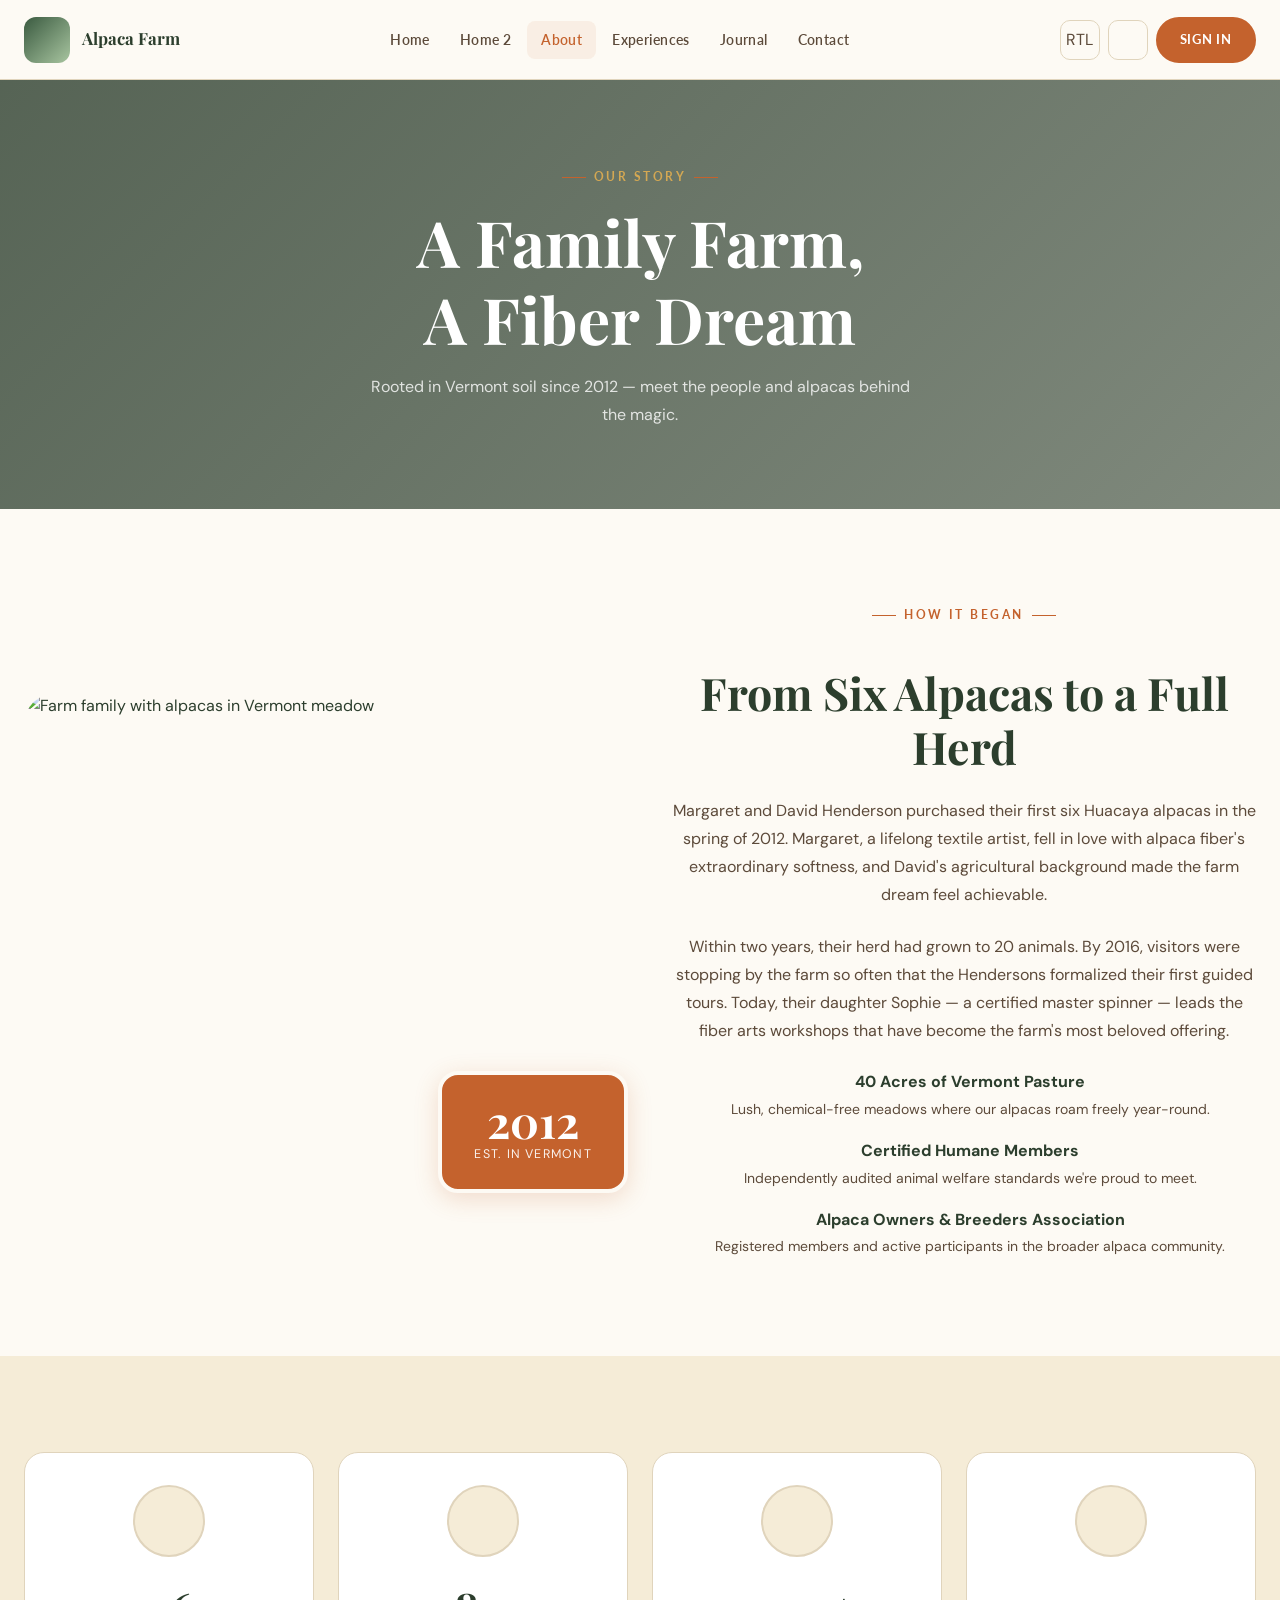
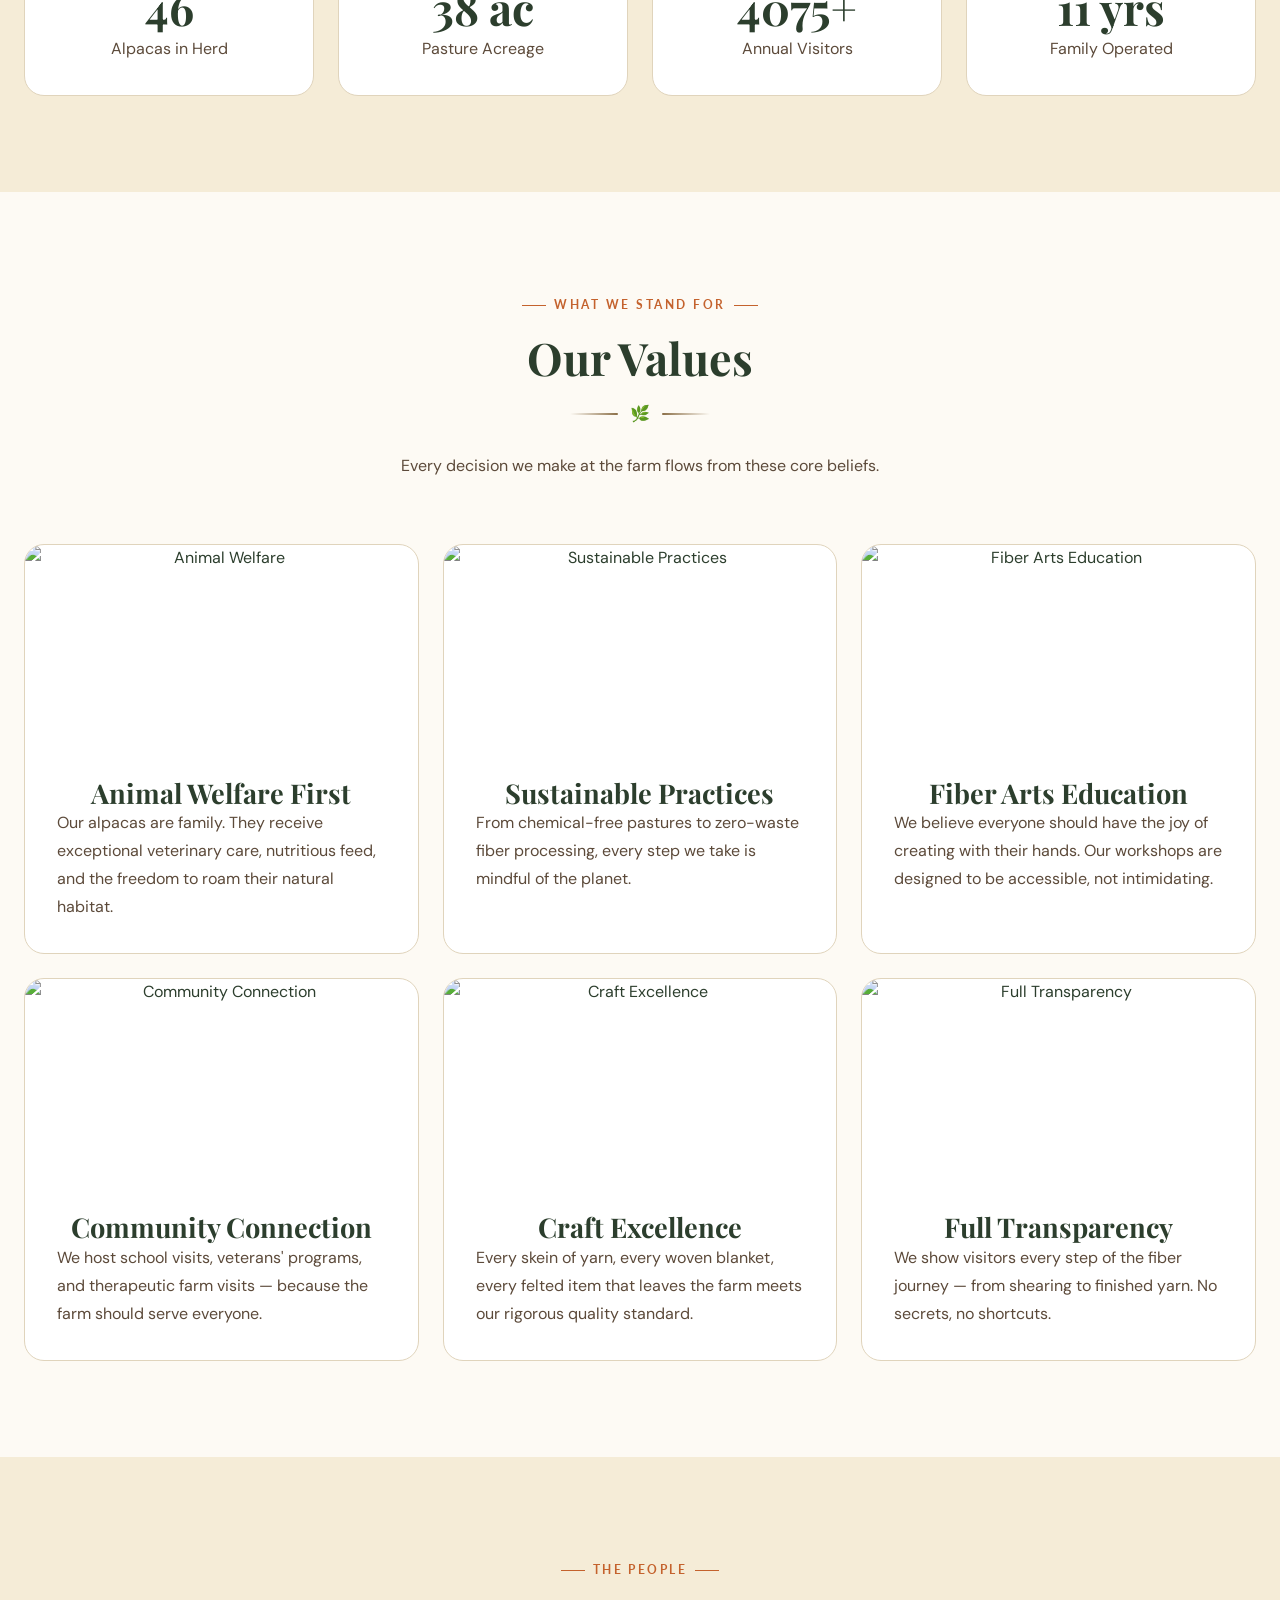
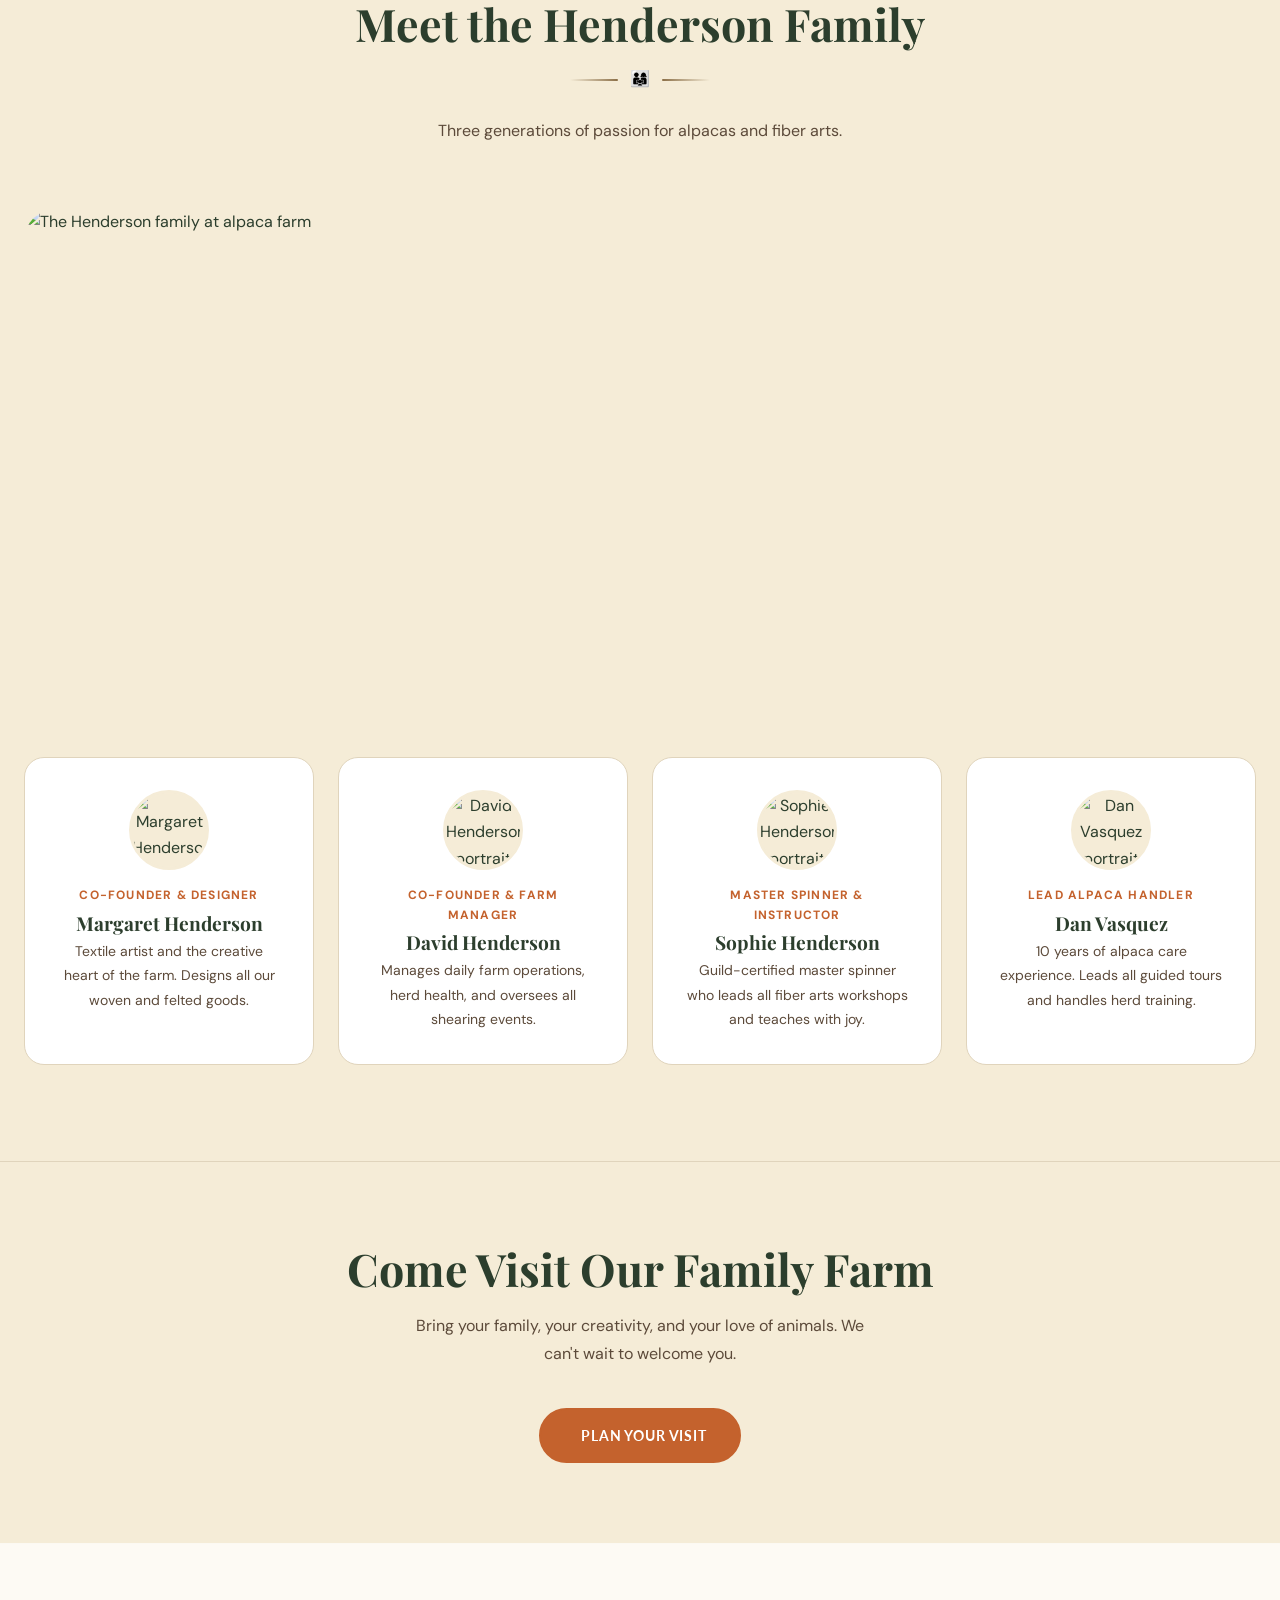
==== commit 06919dba: "U" ====
--- a/pages/about.html
+++ b/pages/about.html
@@ -19,7 +19,7 @@
     <a href="about.html" class="nav-link active">About</a>
     <a href="services.html" class="nav-link">Experiences</a>
     <a href="blog.html" class="nav-link">Journal</a>
-    <a href="contact.html" class="nav-link">Visit Us</a>
+    <a href="contact.html" class="nav-link">Contact</a>
   </nav>
   <div class="header-controls"><button class="control-btn" data-rtl-toggle aria-label="RTL">RTL</button><button class="control-btn" data-theme-toggle aria-label="Theme"><i class="ri-moon-line"></i></button><a href="login.html" class="btn btn-primary btn-sm">Sign In</a></div>
   <button class="hamburger" id="hamburger" aria-label="Toggle menu"><span></span><span></span><span></span></button>
@@ -30,7 +30,7 @@
   <a href="about.html" class="nav-link active">About</a>
   <a href="services.html" class="nav-link">Experiences</a>
   <a href="blog.html" class="nav-link">Journal</a>
-  <a href="contact.html" class="nav-link">Visit Us</a>
+  <a href="contact.html" class="nav-link">Contact</a>
   <div class="mobile-controls"><button class="control-btn" data-rtl-toggle aria-label="RTL">RTL</button><button class="control-btn" data-theme-toggle aria-label="Theme"><i class="ri-moon-line"></i></button><a href="login.html" class="btn btn-primary btn-sm" style="width:100%; margin-top:10px;">Sign In</a></div>
 </div>
 
@@ -42,9 +42,7 @@
       <span class="section-label" style="color:var(--color-gold);justify-content:center;margin-bottom:var(--space-2)">Our Story</span>
       <h1>A Family Farm,<br>A Fiber Dream</h1>
       <p>Rooted in Vermont soil since 2012 — meet the people and alpacas behind the magic.</p>
-      <nav class="breadcrumb" aria-label="Breadcrumb">
-        <a href="../index.html">Home</a><i class="ri-arrow-right-s-line"></i><span>About Us</span>
-      </nav>
+      
     </div>
   </section>
 
@@ -67,9 +65,9 @@
           <p>Margaret and David Henderson purchased their first six Huacaya alpacas in the spring of 2012. Margaret, a lifelong textile artist, fell in love with alpaca fiber's extraordinary softness, and David's agricultural background made the farm dream feel achievable.</p>
           <p>Within two years, their herd had grown to 20 animals. By 2016, visitors were stopping by the farm so often that the Hendersons formalized their first guided tours. Today, their daughter Sophie — a certified master spinner — leads the fiber arts workshops that have become the farm's most beloved offering.</p>
           <div class="feature-list">
-            <div class="feature-item"><i class="ri-checkbox-circle-fill"></i><div><strong>40 Acres of Vermont Pasture</strong><br><span style="font-size:.875rem;color:var(--text-secondary)">Lush, chemical-free meadows where our alpacas roam freely year-round.</span></div></div>
-            <div class="feature-item"><i class="ri-checkbox-circle-fill"></i><div><strong>Certified Humane Members</strong><br><span style="font-size:.875rem;color:var(--text-secondary)">Independently audited animal welfare standards we're proud to meet.</span></div></div>
-            <div class="feature-item"><i class="ri-checkbox-circle-fill"></i><div><strong>Alpaca Owners & Breeders Association</strong><br><span style="font-size:.875rem;color:var(--text-secondary)">Registered members and active participants in the broader alpaca community.</span></div></div>
+            <div class="feature-item"><i class=""></i><div><strong>40 Acres of Vermont Pasture</strong><br><span style="font-size:.875rem;color:var(--text-secondary)">Lush, chemical-free meadows where our alpacas roam freely year-round.</span></div></div>
+            <div class="feature-item"><i class=""></i><div><strong>Certified Humane Members</strong><br><span style="font-size:.875rem;color:var(--text-secondary)">Independently audited animal welfare standards we're proud to meet.</span></div></div>
+            <div class="feature-item"><i class=""></i><div><strong>Alpaca Owners & Breeders Association</strong><br><span style="font-size:.875rem;color:var(--text-secondary)">Registered members and active participants in the broader alpaca community.</span></div></div>
           </div>
         </div>
       </div>
@@ -170,50 +168,47 @@
         <img src="https://ewscripps.brightspotcdn.com/dims4/default/2672f2f/2147483647/strip/true/crop/6016x4000+0+0/resize/1280x851!/quality/90/?url=http%3A%2F%2Fewscripps-brightspot.s3.amazonaws.com%2F3c%2F0c%2F06ab6c7d4f67a8c2132290614b35%2Fhanover-alpaca-farm-01.jpg" alt="The Henderson family at alpaca farm" loading="lazy" style="width:100%;height:100%;object-fit:cover;object-position:center 30%"/>
       </div>
       <div class="grid grid-4">
-        <article class="team-card animate-on-scroll animate-delay-1" style="background:white;border:1px solid var(--border-color);border-radius:var(--border-radius-lg);padding:var(--space-4);text-align:center;display:flex;flex-direction:column;align-items:center;transition:var(--transition);">
+        <article class="team-card animate-on-scroll animate-delay-1">
           <div style="width:80px;height:80px;border-radius:50%;overflow:hidden;margin-bottom:var(--space-2);border:3px solid var(--color-secondary);background:var(--bg-secondary)">
             <img src="https://images.unsplash.com/photo-1607346256330-dee7af15f7c5?w=150&q=75" alt="Margaret Henderson portrait" loading="lazy" style="width:100%;height:100%;object-fit:contain"/>
           </div>
           <span style="font-size:0.75rem;color:var(--color-accent);font-weight:700;text-transform:uppercase;letter-spacing:0.1em">Co-Founder & Designer</span>
           <h4 style="margin:6px 0 4px">Margaret Henderson</h4>
           <p style="font-size:0.875rem">Textile artist and the creative heart of the farm. Designs all our woven and felted goods.</p>
-          <div style="display:flex;gap:8px;margin-top:var(--space-2)"><a href="#" class="social-btn" aria-label="Instagram"><i class="ri-instagram-line"></i></a></div>
-        </article>
-        <article class="team-card animate-on-scroll animate-delay-2" style="background:white;border:1px solid var(--border-color);border-radius:var(--border-radius-lg);padding:var(--space-4);text-align:center;display:flex;flex-direction:column;align-items:center;transition:var(--transition);">
+        </article>
+        <article class="team-card animate-on-scroll animate-delay-2">
           <div style="width:80px;height:80px;border-radius:50%;overflow:hidden;margin-bottom:var(--space-2);border:3px solid var(--color-secondary);background:var(--bg-secondary)">
             <img src="https://images.unsplash.com/photo-1560250097-0b93528c311a?w=150&q=75" alt="David Henderson portrait" loading="lazy" style="width:100%;height:100%;object-fit:contain"/>
           </div>
           <span style="font-size:0.75rem;color:var(--color-accent);font-weight:700;text-transform:uppercase;letter-spacing:0.1em">Co-Founder & Farm Manager</span>
           <h4 style="margin:6px 0 4px">David Henderson</h4>
           <p style="font-size:0.875rem">Manages daily farm operations, herd health, and oversees all shearing events.</p>
-          <div style="display:flex;gap:8px;margin-top:var(--space-2)"><a href="#" class="social-btn" aria-label="Facebook"><i class="ri-facebook-circle-line"></i></a></div>
-        </article>
-        <article class="team-card animate-on-scroll animate-delay-3" style="background:white;border:1px solid var(--border-color);border-radius:var(--border-radius-lg);padding:var(--space-4);text-align:center;display:flex;flex-direction:column;align-items:center;transition:var(--transition);">
+        </article>
+        <article class="team-card animate-on-scroll animate-delay-3">
           <div style="width:80px;height:80px;border-radius:50%;overflow:hidden;margin-bottom:var(--space-2);border:3px solid var(--color-secondary);background:var(--bg-secondary)">
             <img src="https://images.unsplash.com/photo-1494790108377-be9c29b29330?w=150&q=75" alt="Sophie Henderson portrait" loading="lazy" style="width:100%;height:100%;object-fit:contain"/>
           </div>
           <span style="font-size:0.75rem;color:var(--color-accent);font-weight:700;text-transform:uppercase;letter-spacing:0.1em">Master Spinner & Instructor</span>
           <h4 style="margin:6px 0 4px">Sophie Henderson</h4>
           <p style="font-size:0.875rem">Guild-certified master spinner who leads all fiber arts workshops and teaches with joy.</p>
-          <div style="display:flex;gap:8px;margin-top:var(--space-2)"><a href="#" class="social-btn" aria-label="Instagram"><i class="ri-instagram-line"></i></a><a href="#" class="social-btn" aria-label="Pinterest"><i class="ri-pinterest-line"></i></a></div>
-        </article>
-        <article class="team-card animate-on-scroll animate-delay-4" style="background:white;border:1px solid var(--border-color);border-radius:var(--border-radius-lg);padding:var(--space-4);text-align:center;display:flex;flex-direction:column;align-items:center;transition:var(--transition);">
-          <div style="width:80px;height:80px;border-radius:50%;background:linear-gradient(135deg,var(--color-primary),var(--color-soft));border-radius:50%;margin-bottom:var(--space-2);display:flex;align-items:center;justify-content:center;font-family:var(--font-heading);font-size:1.5rem;font-weight:700;color:white;border:3px solid var(--color-secondary)">DV</div>
-          <span style="font-size:0.75rem;color:var(--color-accent);font-weight:700;text-transform:uppercase;letter-spacing:0.1em">Lead Alpaca Handler</span>
+        </article>
+        <article class="team-card animate-on-scroll animate-delay-4">
+<div style="width:80px;height:80px;border-radius:50%;overflow:hidden;margin-bottom:var(--space-2);border:3px solid var(--color-secondary);background:var(--bg-secondary)">
+            <img src="https://im.rediff.com/movies/2013/may/02top10-bollywood-actors-of-all-time11.jpg" alt="Dan Vasquez portrait" loading="lazy" style="width:100%;height:100%;object-fit:contain"/>
+          </div>          <span style="font-size:0.75rem;color:var(--color-accent);font-weight:700;text-transform:uppercase;letter-spacing:0.1em">Lead Alpaca Handler</span>
           <h4 style="margin:6px 0 4px">Dan Vasquez</h4>
           <p style="font-size:0.875rem">10 years of alpaca care experience. Leads all guided tours and handles herd training.</p>
-          <div style="display:flex;gap:8px;margin-top:var(--space-2)"><a href="#" class="social-btn" aria-label="Instagram"><i class="ri-instagram-line"></i></a></div>
         </article>
       </div>
     </div>
   </section>
 
   <!-- CTA -->
-  <section style="background:linear-gradient(135deg,var(--color-primary),#4a7451);padding:var(--space-10) 0;text-align:center;">
-    <div class="container">
-      <h2 style="color:white;margin-bottom:var(--space-2)">Come Visit Our Family Farm</h2>
-      <p style="color:rgba(255,255,255,0.75);max-width:480px;margin:0 auto var(--space-5)">Bring your family, your creativity, and your love of animals. We can't wait to welcome you.</p>
-      <a href="contact.html" class="btn btn-light btn-lg"><i class="ri-calendar-line"></i> Plan Your Visit</a>
+  <section style="background:var(--bg-secondary);padding:var(--space-10) 0;text-align:center;border-top:1px solid var(--border-color);border-bottom:1px solid var(--border-color);">
+    <div class="container">
+      <h2 style="color:var(--text-primary);margin-bottom:var(--space-2)">Come Visit Our Family Farm</h2>
+      <p style="color:var(--text-secondary);max-width:480px;margin:0 auto var(--space-5)">Bring your family, your creativity, and your love of animals. We can't wait to welcome you.</p>
+      <a href="contact.html" class="btn btn-primary btn-lg"><i class="ri-calendar-line"></i> Plan Your Visit</a>
     </div>
   </section>
 
@@ -249,7 +244,7 @@
         <nav class="footer-links">
           <a href="about.html"><i class="ri-arrow-right-s-line"></i> About Us</a>
           <a href="blog.html"><i class="ri-arrow-right-s-line"></i> Farm Journal</a>
-          <a href="contact.html"><i class="ri-arrow-right-s-line"></i> Visit Us</a>
+          <a href="contact.html"><i class="ri-arrow-right-s-line"></i> Contact</a>
           <a href="coming-soon.html"><i class="ri-arrow-right-s-line"></i> Coming Soon</a>
         </nav>
       </div>
@@ -258,13 +253,13 @@
         <div class="footer-links">
           <a href="tel:+18002572221"><i class="ri-phone-line"></i> +1 (800) 257-2221</a>
           <a href="mailto:hello@alpacafarm.com"><i class="ri-mail-line"></i> hello@alpacafarm.com</a>
-          <a href="#"><i class="ri-map-pin-line"></i> 456 Meadow Lane, Burlington VT</a>
+          <a href="#"><i class="ri-map-pin-line"></i> 456 Meadow Lane, Burlington</a>
           <a href="#"><i class="ri-time-line"></i> Daily 9am–5pm · May–Oct</a>
         </div>
       </div>
     </div>
     <div class="footer-bottom">
-      <p>&copy; 2024 Alpaca Farm. All rights reserved.</p>
+      <p>&copy; 2026 Alpaca Farm. All rights reserved.</p>
       <p><a href="#">Privacy Policy</a> &nbsp;·&nbsp; <a href="#">Terms</a> &nbsp;·&nbsp; <a href="../sitemap.xml">Sitemap</a></p>
     </div>
   </div>
--- a/assets/css/style.css
+++ b/assets/css/style.css
@@ -328,11 +328,15 @@
   background: var(--color-earth);
   color: white;
   border-color: var(--color-earth);
+  padding: 15px 36px;
+  font-weight: 800;
 }
 
 .btn-earth:hover {
   background: #7a5e38;
-  transform: translateY(-2px);
+  border-color: #7a5e38;
+  transform: translateY(-3px);
+  box-shadow: var(--shadow-md);
 }
 
 .btn-sm {
@@ -1420,6 +1424,10 @@
   color: var(--text-secondary);
 }
 
+#footer .footer-links a:hover {
+  color: var(--color-accent);
+}
+
 #footer .footer-bottom p {
   color: var(--text-light);
 }
@@ -1428,6 +1436,12 @@
   background: var(--bg-secondary);
   color: var(--text-secondary);
   border-color: var(--border-color);
+}
+
+#footer .social-btn:hover {
+  background: var(--color-accent);
+  color: white;
+  border-color: var(--color-accent);
 }
 
 .footer-grid {
@@ -1569,20 +1583,23 @@
 .newsletter-form input {
   flex: 1;
   padding: 14px 20px;
-  border: 2px solid var(--border-color);
+  border: 2px solid rgba(58, 90, 64, 0.4);
   border-radius: var(--border-radius-pill);
   background: var(--bg-card);
   color: var(--text-primary);
-  font-size: 0.9rem;
+  font-size: 0.95rem;
+  box-shadow: inset 0 2px 4px rgba(0,0,0,0.02);
 }
 
 .newsletter-form input::placeholder {
   color: var(--text-light);
+  opacity: 0.7;
 }
 
 .newsletter-form input:focus {
   border-color: var(--color-primary);
   background: var(--bg-card);
+  box-shadow: 0 0 0 4px rgba(58, 90, 64, 0.1);
 }
 
 /* ========================================
@@ -2322,6 +2339,56 @@
   font-weight: 700;
   text-transform: uppercase;
   letter-spacing: 0.08em
+}
+
+.team-card {
+  background: var(--bg-card);
+  border: 1px solid var(--border-color);
+  border-radius: var(--border-radius-lg);
+  padding: var(--space-4);
+  text-align: center;
+  display: flex;
+  flex-direction: column;
+  align-items: center;
+  transition: var(--transition);
+}
+
+.blog-card {
+  background: var(--bg-card);
+  border: 1px solid var(--border-color);
+  border-radius: var(--border-radius-lg);
+  overflow: hidden;
+  transition: var(--transition);
+  height: 100%;
+}
+
+.blog-card:hover {
+  transform: translateY(-6px);
+  box-shadow: var(--shadow-md);
+  border-color: var(--color-soft);
+}
+
+.blog-img {
+  width: 100%;
+  aspect-ratio: 16/9;
+  overflow: hidden;
+  position: relative;
+  background: var(--bg-secondary);
+}
+
+.blog-img img {
+  width: 100%;
+  height: 100%;
+  object-fit: cover;
+  transition: transform 0.5s;
+}
+
+.blog-card:hover .blog-img img {
+  transform: scale(1.05);
+}
+
+.blog-body {
+  padding: var(--space-3);
 }
 
 /* ========================================
@@ -2515,8 +2582,9 @@
 .center-content-page .feature-item {
     justify-content: center !important;
     text-align: center !important;
-    flex-direction: column !important;
+    flex-direction: row !important;
     align-items: center !important;
+    gap: 12px !important;
 }
 
 .center-content-page .about-content .section-label,
--- a/assets/css/dark-mode.css
+++ b/assets/css/dark-mode.css
@@ -130,4 +130,72 @@
 
 [data-theme="dark"] .auth-page {
   background: #141F15;
-}+}
+
+[data-theme="dark"] .product-price {
+  color: var(--text-primary);
+}
+
+[data-theme="dark"] .price-symbol {
+  color: var(--color-gold);
+}
+
+[data-theme="dark"] .pricing-price,
+[data-theme="dark"] .adoption-price {
+  color: var(--text-primary);
+}
+
+[data-theme="dark"] .btn-secondary {
+  color: var(--text-primary);
+  border-color: rgba(238, 232, 216, 0.4);
+}
+
+[data-theme="dark"] .btn-secondary:hover {
+  background: var(--text-primary);
+  color: var(--bg-primary);
+}
+
+[data-theme="dark"] .btn-secondary[disabled] {
+  opacity: 1 !important;
+  border-color: rgba(238, 232, 216, 0.2) !important;
+  color: var(--text-secondary) !important;
+  background: rgba(255, 255, 255, 0.05) !important;
+}
+
+[data-theme="dark"] .sidebar-widget {
+  background: #1E2E1F;
+  border-color: #2A3A2B;
+}
+
+[data-theme="dark"] .sidebar-widget h4 {
+  color: var(--text-primary);
+}
+
+[data-theme="dark"] .sidebar-post-title {
+  color: var(--text-primary);
+}
+
+[data-theme="dark"] .sidebar-post-date {
+  color: var(--text-light);
+}
+
+[data-theme="dark"] .sidebar-post {
+  border-bottom-color: #2A3A2B;
+}
+
+[data-theme="dark"] .tag {
+  background: rgba(58, 90, 64, 0.3);
+  color: var(--color-soft);
+}
+
+[data-theme="dark"] .sidebar-widget a {
+  color: var(--text-primary);
+}
+
+[data-theme="dark"] .sidebar-widget a:hover {
+  color: var(--color-accent);
+}
+[data-theme="dark"] .photo-grid .item { background: #1E2E1F; }
+[data-theme="dark"] .photo-grid .item img { opacity: 0.88; }
+[data-theme="dark"] .photo-overlay { background: rgba(20, 31, 21, 0.6); }
+
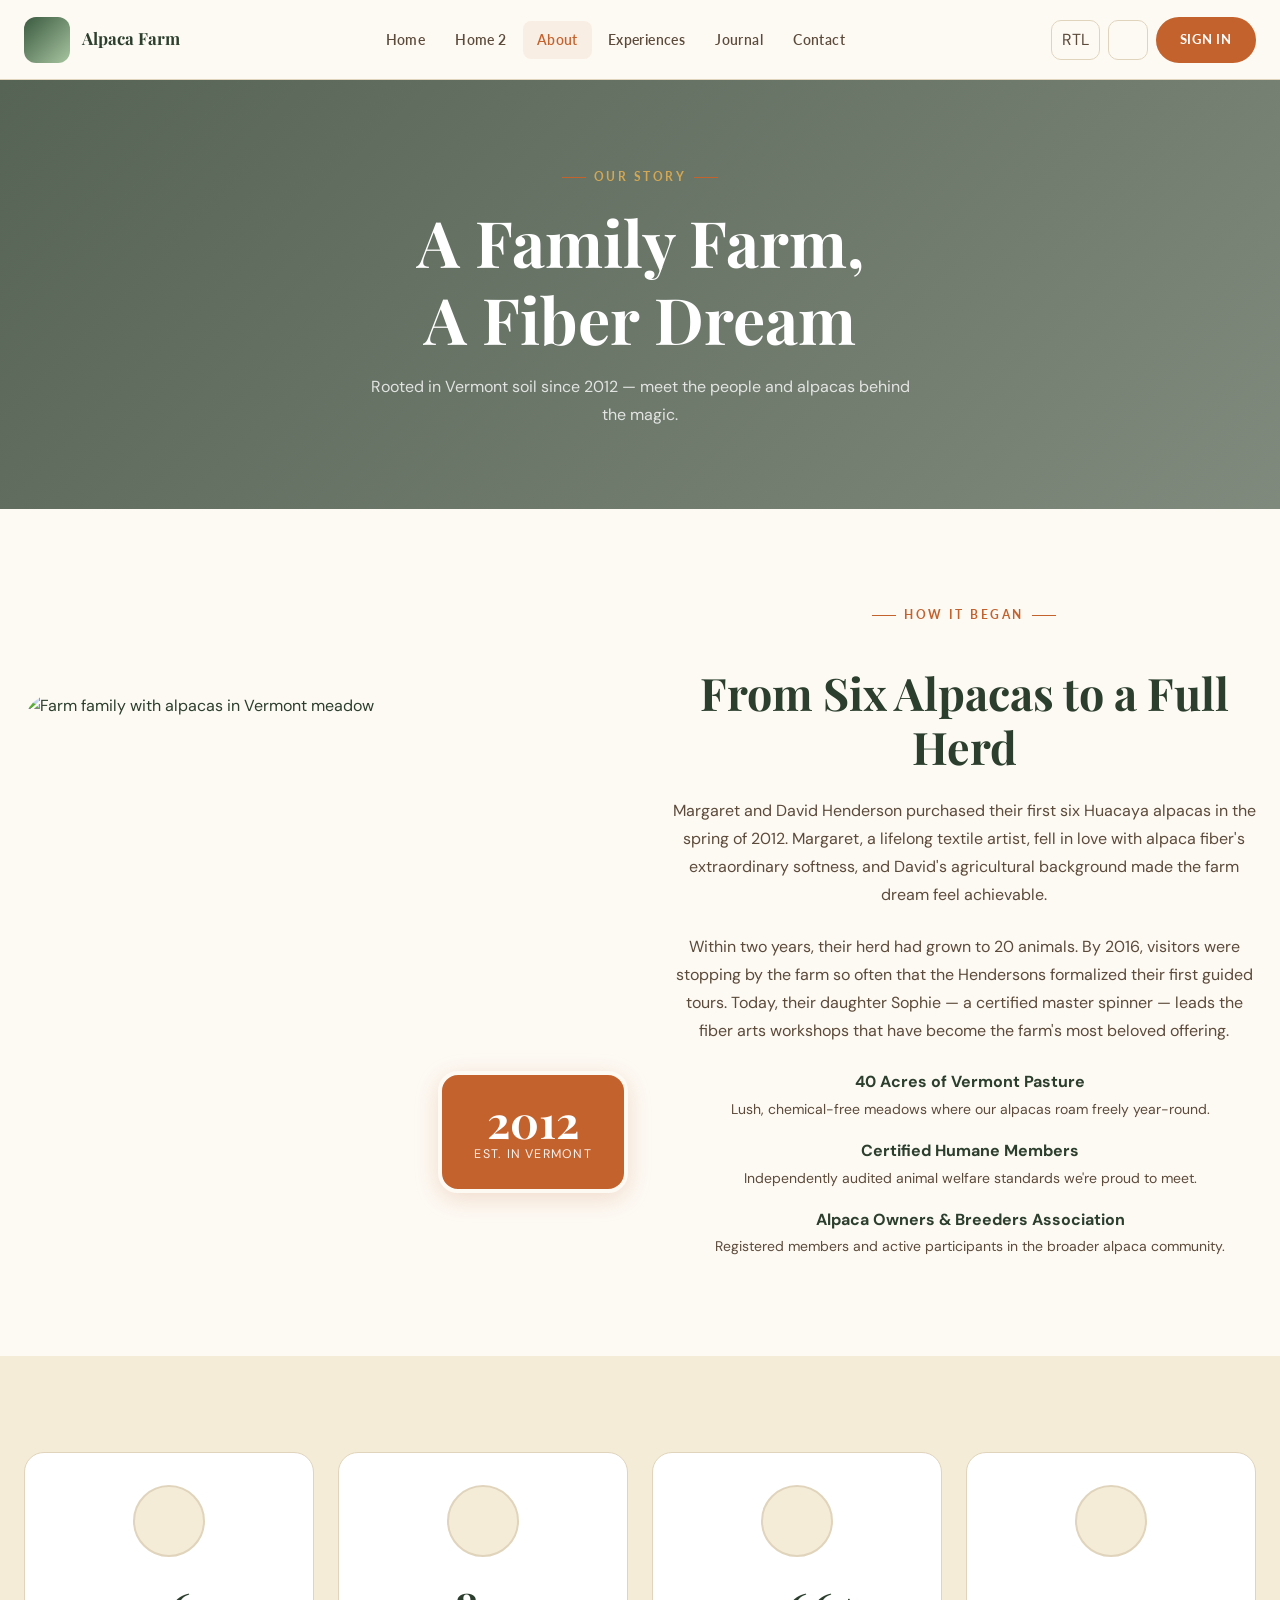
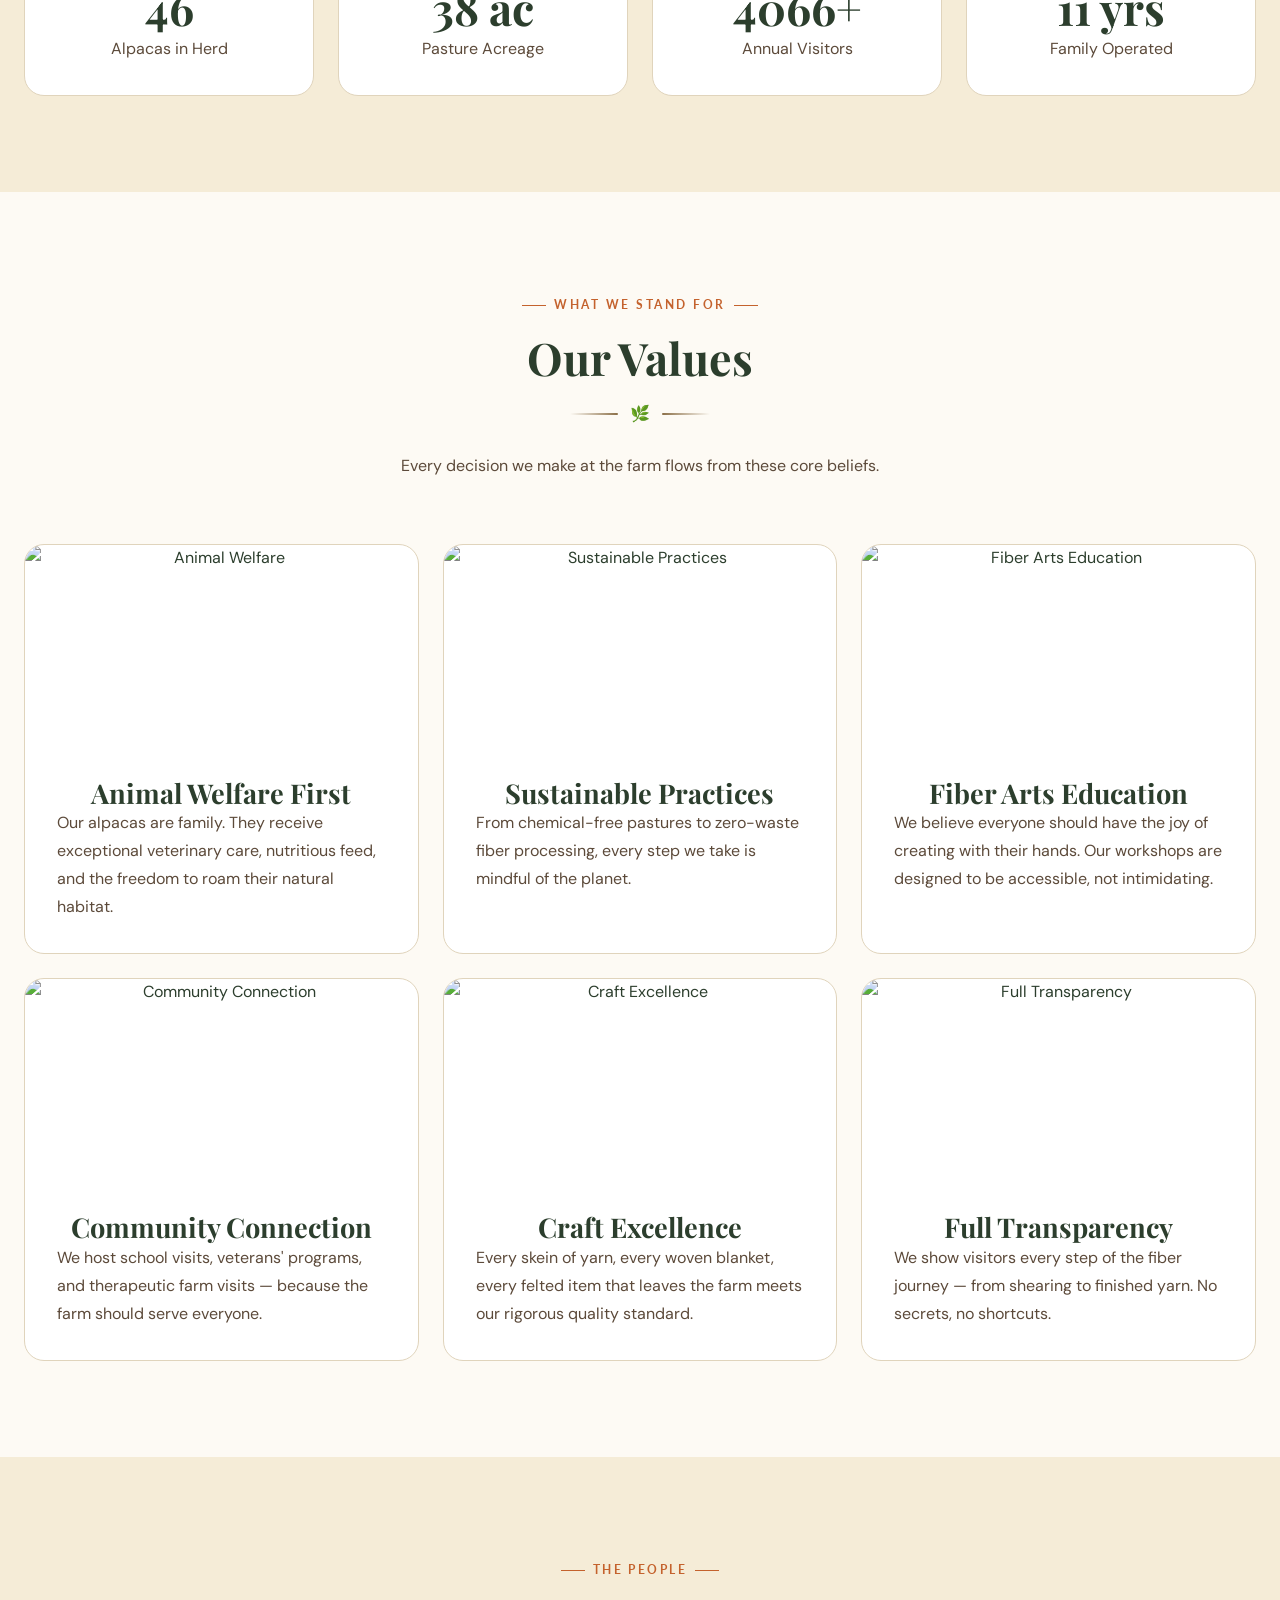
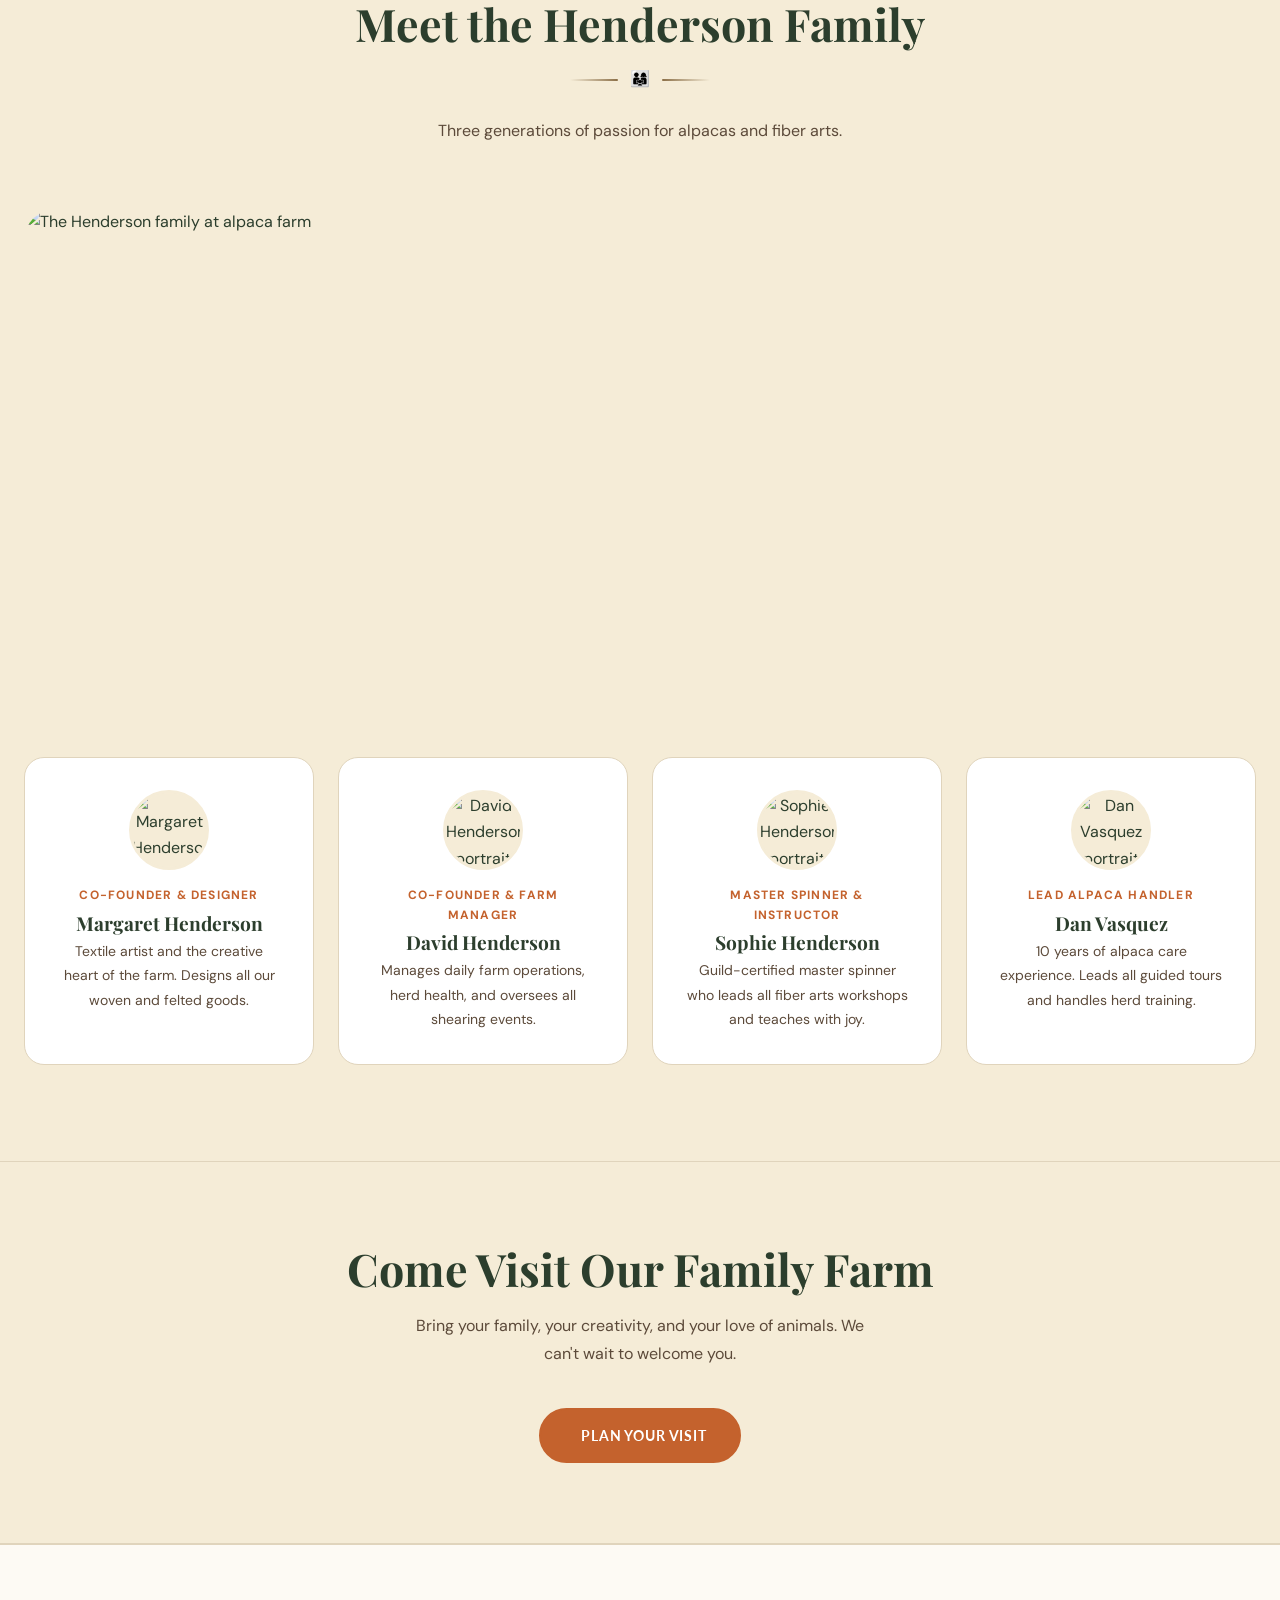
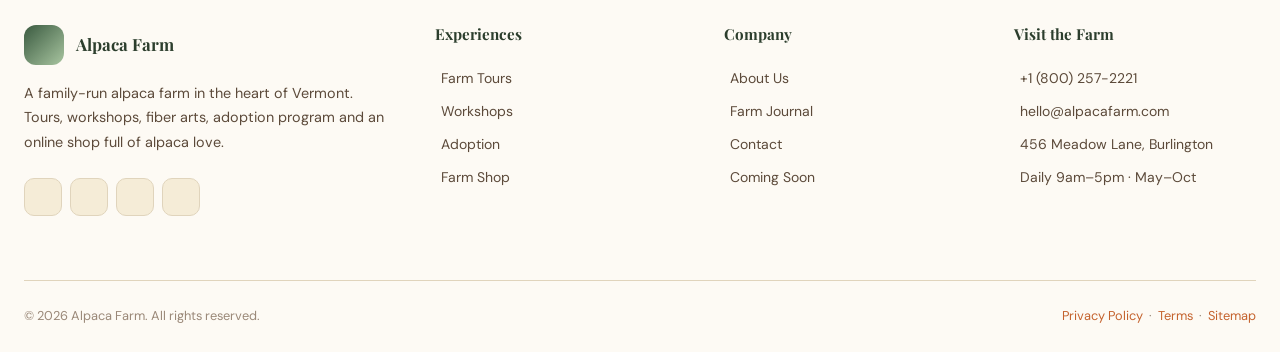
==== commit edfc7507: "U" ====
--- a/pages/about.html
+++ b/pages/about.html
@@ -31,7 +31,13 @@
   <a href="services.html" class="nav-link">Experiences</a>
   <a href="blog.html" class="nav-link">Journal</a>
   <a href="contact.html" class="nav-link">Contact</a>
-  <div class="mobile-controls"><button class="control-btn" data-rtl-toggle aria-label="RTL">RTL</button><button class="control-btn" data-theme-toggle aria-label="Theme"><i class="ri-moon-line"></i></button><a href="login.html" class="btn btn-primary btn-sm" style="width:100%; margin-top:10px;">Sign In</a></div>
+  <div class="mobile-controls">
+    <div class="mobile-controls-buttons">
+      <button class="control-btn" data-rtl-toggle aria-label="RTL">RTL</button>
+      <button class="control-btn" data-theme-toggle aria-label="Theme"><i class="ri-moon-line"></i></button>
+    </div>
+    <a href="login.html" class="btn btn-primary btn-sm" style="width:100%; margin-top:5px;">Sign In</a>
+  </div>
 </div>
 
 <main class="page-content">
--- a/assets/css/style.css
+++ b/assets/css/style.css
@@ -484,7 +484,9 @@
 }
 
 .control-btn {
-  width: 40px;
+  min-width: 40px;
+  width: auto;
+  padding: 0 10px;
   height: 40px;
   border-radius: 10px;
   background: transparent;
@@ -564,6 +566,7 @@
   padding: 13px 16px;
   border-bottom: 1px solid var(--border-color);
   font-size: 0.95rem;
+  text-align: center;
 }
 
 .mobile-nav .nav-link:last-of-type {
@@ -572,10 +575,19 @@
 
 .mobile-controls {
   display: flex;
-  gap: 8px;
+  flex-direction: column;
+  align-items: center;
+  gap: 12px;
   padding: 16px;
   border-top: 1px solid var(--border-color);
   margin-top: 8px;
+}
+
+.mobile-controls-buttons {
+  display: flex;
+  gap: 8px;
+  justify-content: center;
+  width: 100%;
 }
 
 /* ========================================
@@ -2360,6 +2372,8 @@
   overflow: hidden;
   transition: var(--transition);
   height: 100%;
+  display: flex;
+  flex-direction: column;
 }
 
 .blog-card:hover {
@@ -2389,6 +2403,13 @@
 
 .blog-body {
   padding: var(--space-3);
+  display: flex;
+  flex-direction: column;
+  flex: 1;
+}
+
+.blog-body .read-more {
+  margin-top: auto;
 }
 
 /* ========================================
--- a/assets/css/dark-mode.css
+++ b/assets/css/dark-mode.css
@@ -2,30 +2,30 @@
    ALPACA FARM — DARK MODE STYLES
    ======================================== */
 [data-theme="dark"] {
-  --bg-primary: #141F15;
-  --bg-secondary: #1C2B1D;
-  --bg-card: #1E2E1F;
-  --bg-earth: #1A2418;
-  --text-primary: #EEE8D8;
-  --text-secondary: #B0A898;
-  --text-light: #6E6358;
-  --border-color: #2A3A2B;
+  --bg-primary: #000000;
+  --bg-secondary: #121212;
+  --bg-card: #1C1C1E;
+  --bg-earth: #161618;
+  --text-primary: #F2F2F7;
+  --text-secondary: #AEAEB2;
+  --text-light: #8E8E93;
+  --border-color: #2C2C2E;
 }
 
 [data-theme="dark"] #footer {
-  background: rgba(20, 31, 21, 0.96);
+  background: rgba(0, 0, 0, 0.96);
   backdrop-filter: blur(14px);
-  border-top-color: #2A3A2B;
+  border-top-color: var(--border-color);
 }
 
 [data-theme="dark"] #header {
-  background: rgba(20, 31, 21, 0.96);
-  border-bottom-color: #2A3A2B;
+  background: rgba(0, 0, 0, 0.96);
+  border-bottom-color: var(--border-color);
 }
 
 [data-theme="dark"] .mobile-nav {
-  background: #1C2B1D;
-  border-color: #2A3A2B;
+  background: var(--bg-secondary);
+  border-color: var(--border-color);
 }
 
 [data-theme="dark"] .card,
@@ -35,47 +35,47 @@
 [data-theme="dark"] .pricing-card,
 [data-theme="dark"] .timeline-content,
 [data-theme="dark"] .auth-card {
-  background: #1E2E1F;
-  border-color: #2A3A2B;
+  background: var(--bg-card);
+  border-color: var(--border-color);
 }
 
 [data-theme="dark"] .form-control {
-  background: #243326;
-  border-color: #2A3A2B;
-  color: #EEE8D8;
+  background: #242426;
+  border-color: var(--border-color);
+  color: var(--text-primary);
 }
 
 [data-theme="dark"] .form-control:focus {
   border-color: var(--color-primary);
-  background: #2A3A2B;
+  background: #2C2C2E;
 }
 
 [data-theme="dark"] h1,
 [data-theme="dark"] h2,
 [data-theme="dark"] h3,
 [data-theme="dark"] h4 {
-  color: #EEE8D8;
+  color: var(--text-primary);
 }
 
 [data-theme="dark"] .workshop-table {
-  background: #1E2E1F;
+  background: var(--bg-card);
 }
 
 [data-theme="dark"] .workshop-table th {
-  background: #2C3E2D;
+  background: #2C2C2E;
 }
 
 [data-theme="dark"] .workshop-table td {
-  border-color: #2A3A2B;
-  color: #B0A898;
+  border-color: var(--border-color);
+  color: var(--text-secondary);
 }
 
 [data-theme="dark"] .workshop-table tr:hover td {
-  background: #243326;
+  background: #242426;
 }
 
 [data-theme="dark"] .about-badge-float {
-  border-color: #141F15;
+  border-color: var(--bg-primary);
 }
 
 [data-theme="dark"] .footer-logo .brand-name {
@@ -83,9 +83,9 @@
 }
 
 [data-theme="dark"] .oauth-btn {
-  background: #1E2E1F;
-  border-color: #2A3A2B;
-  color: #EEE8D8;
+  background: var(--bg-card);
+  border-color: var(--border-color);
+  color: var(--text-primary);
 }
 
 [data-theme="dark"] .oauth-btn:hover {
@@ -93,29 +93,29 @@
 }
 
 [data-theme="dark"] .control-btn {
-  border-color: #2A3A2B;
-  color: #B0A898;
+  border-color: var(--border-color);
+  color: var(--text-secondary);
 }
 
 [data-theme="dark"] .hamburger {
-  border-color: #2A3A2B;
+  border-color: var(--border-color);
 }
 
 [data-theme="dark"] .hamburger span {
-  background: #EEE8D8;
+  background: var(--text-primary);
 }
 
 [data-theme="dark"] .skeleton {
-  background: linear-gradient(90deg, #1E2E1F 25%, #243326 50%, #1E2E1F 75%);
+  background: linear-gradient(90deg, var(--bg-card) 25%, #242426 50%, var(--bg-card) 75%);
   background-size: 200% 100%;
 }
 
 [data-theme="dark"] .product-wishlist {
-  background: #1E2E1F;
+  background: var(--bg-card);
 }
 
 [data-theme="dark"] .nav-link {
-  color: #B0A898;
+  color: var(--text-secondary);
 }
 
 [data-theme="dark"] .nav-link:hover,
@@ -124,12 +124,12 @@
 }
 
 [data-theme="dark"] .dropdown {
-  background: #1E2E1F;
-  border-color: #2A3A2B;
+  background: var(--bg-card);
+  border-color: var(--border-color);
 }
 
 [data-theme="dark"] .auth-page {
-  background: #141F15;
+  background: var(--bg-primary);
 }
 
 [data-theme="dark"] .product-price {
@@ -163,8 +163,8 @@
 }
 
 [data-theme="dark"] .sidebar-widget {
-  background: #1E2E1F;
-  border-color: #2A3A2B;
+  background: var(--bg-card);
+  border-color: var(--border-color);
 }
 
 [data-theme="dark"] .sidebar-widget h4 {
@@ -180,12 +180,12 @@
 }
 
 [data-theme="dark"] .sidebar-post {
-  border-bottom-color: #2A3A2B;
+  border-bottom-color: var(--border-color);
 }
 
 [data-theme="dark"] .tag {
-  background: rgba(58, 90, 64, 0.3);
-  color: var(--color-soft);
+  background: rgba(255, 255, 255, 0.08);
+  color: var(--text-secondary);
 }
 
 [data-theme="dark"] .sidebar-widget a {
@@ -195,7 +195,42 @@
 [data-theme="dark"] .sidebar-widget a:hover {
   color: var(--color-accent);
 }
-[data-theme="dark"] .photo-grid .item { background: #1E2E1F; }
+[data-theme="dark"] .photo-grid .item { background: var(--bg-card); }
 [data-theme="dark"] .photo-grid .item img { opacity: 0.88; }
-[data-theme="dark"] .photo-overlay { background: rgba(20, 31, 21, 0.6); }
-
+[data-theme="dark"] .photo-overlay { background: rgba(0, 0, 0, 0.6); }
+
+/* Ensure buttons have visible text on hover in dark mode */
+[data-theme="dark"] .btn-primary:hover {
+  color: white !important;
+}
+
+[data-theme="dark"] .btn-secondary:hover {
+  color: var(--bg-primary) !important;
+  background: var(--text-primary) !important;
+}
+
+[data-theme="dark"] .filter-btn:hover,
+[data-theme="dark"] .filter-btn.active {
+  color: white !important;
+  background: var(--color-primary) !important;
+  border-color: var(--color-primary) !important;
+}
+
+[data-theme="dark"] .sidebar-widget .btn {
+  color: white !important;
+}
+
+[data-theme="dark"] .sidebar-widget .btn-secondary {
+  color: var(--text-primary) !important;
+}
+
+[data-theme="dark"] .sidebar-widget .btn-secondary:hover {
+  color: var(--bg-primary) !important;
+}
+
+[data-theme="dark"] .discount-offers-box {
+  background: linear-gradient(135deg, #2C2C2E, #1C1C1E) !important;
+  border: 1px solid var(--border-color) !important;
+}
+
+
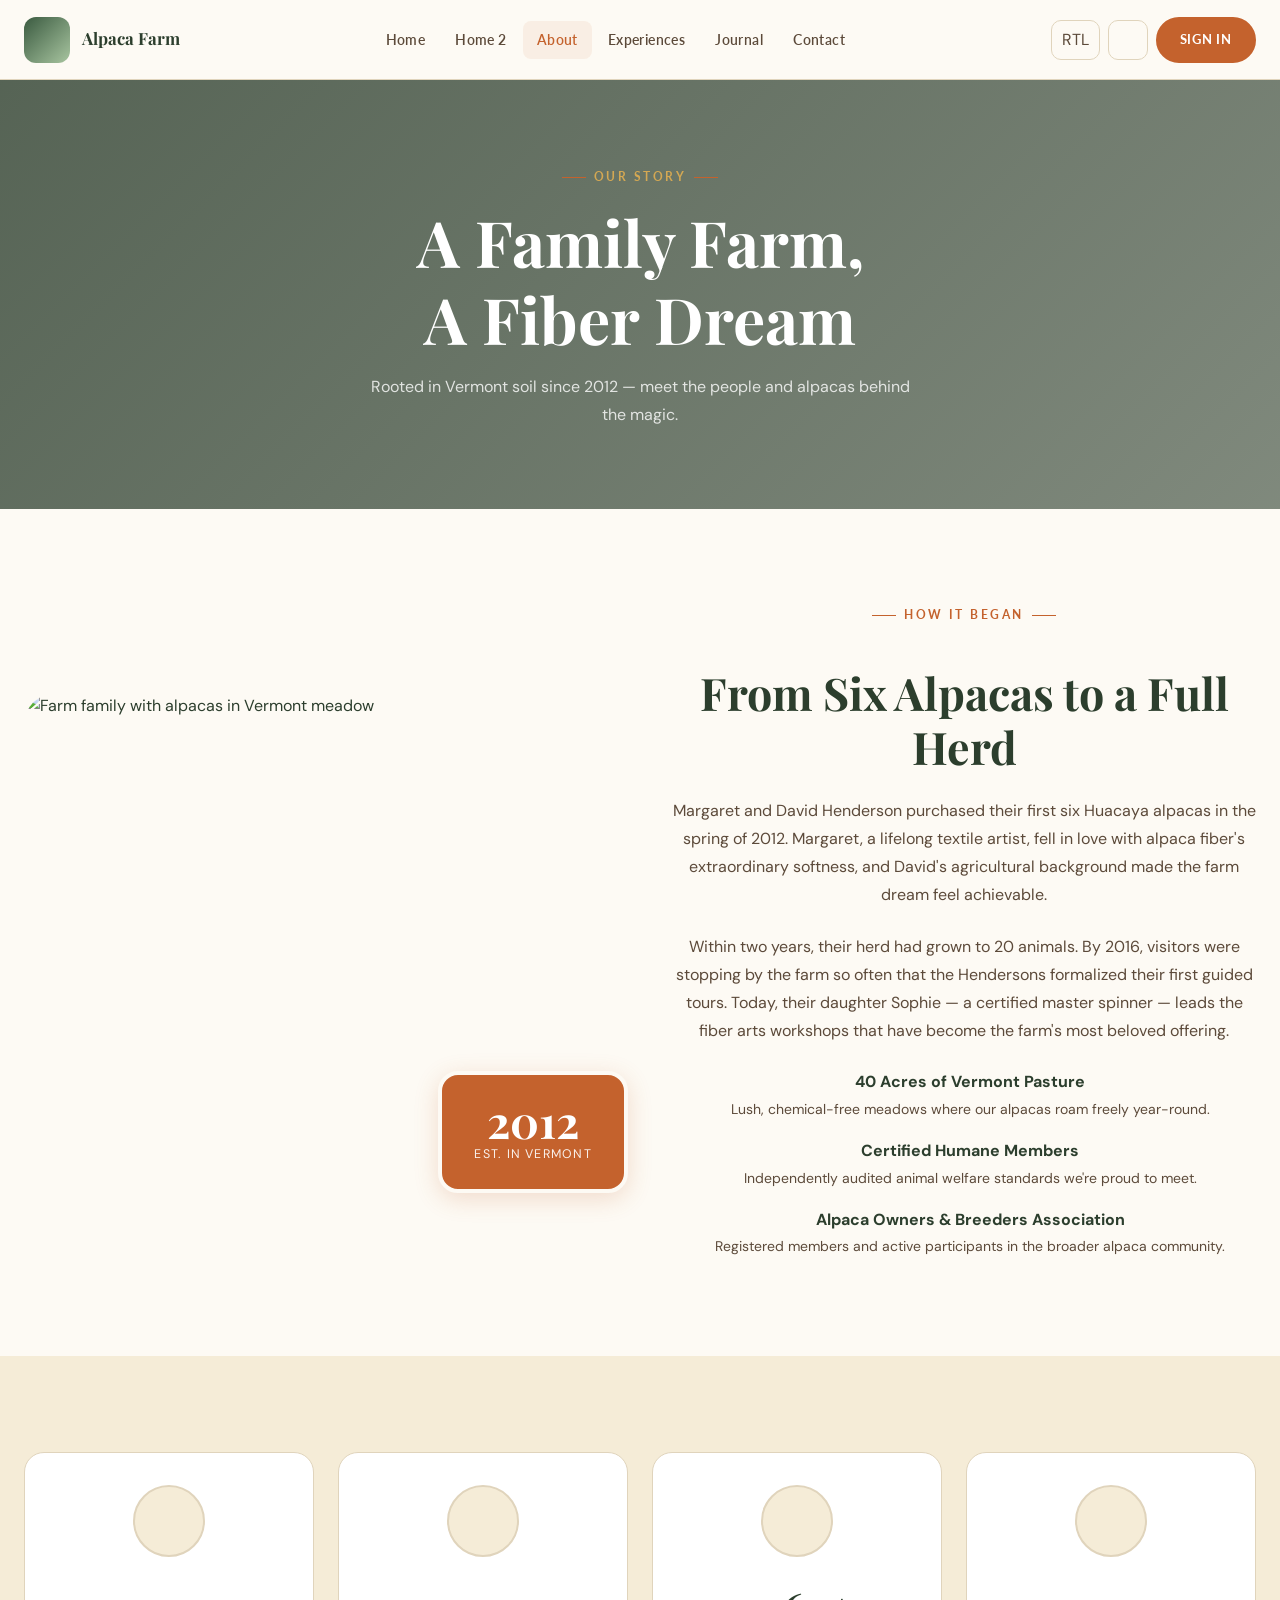
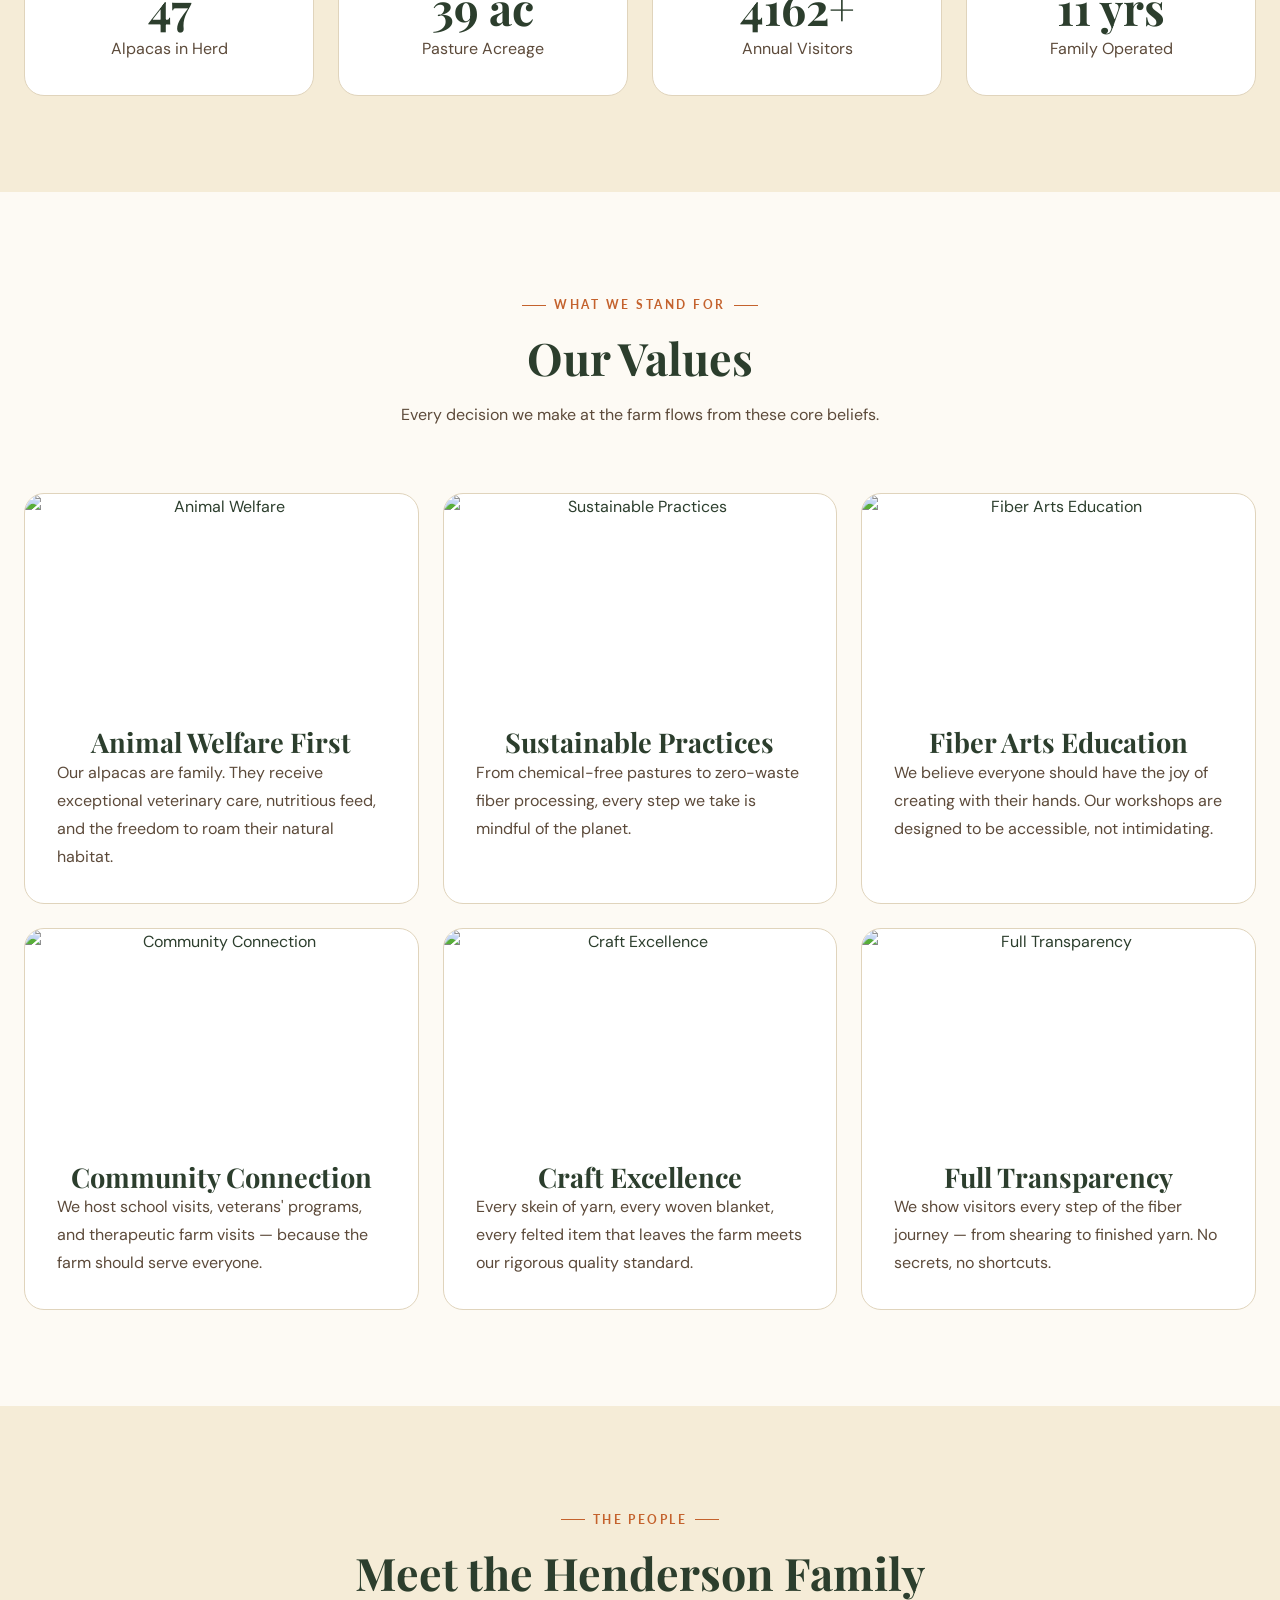
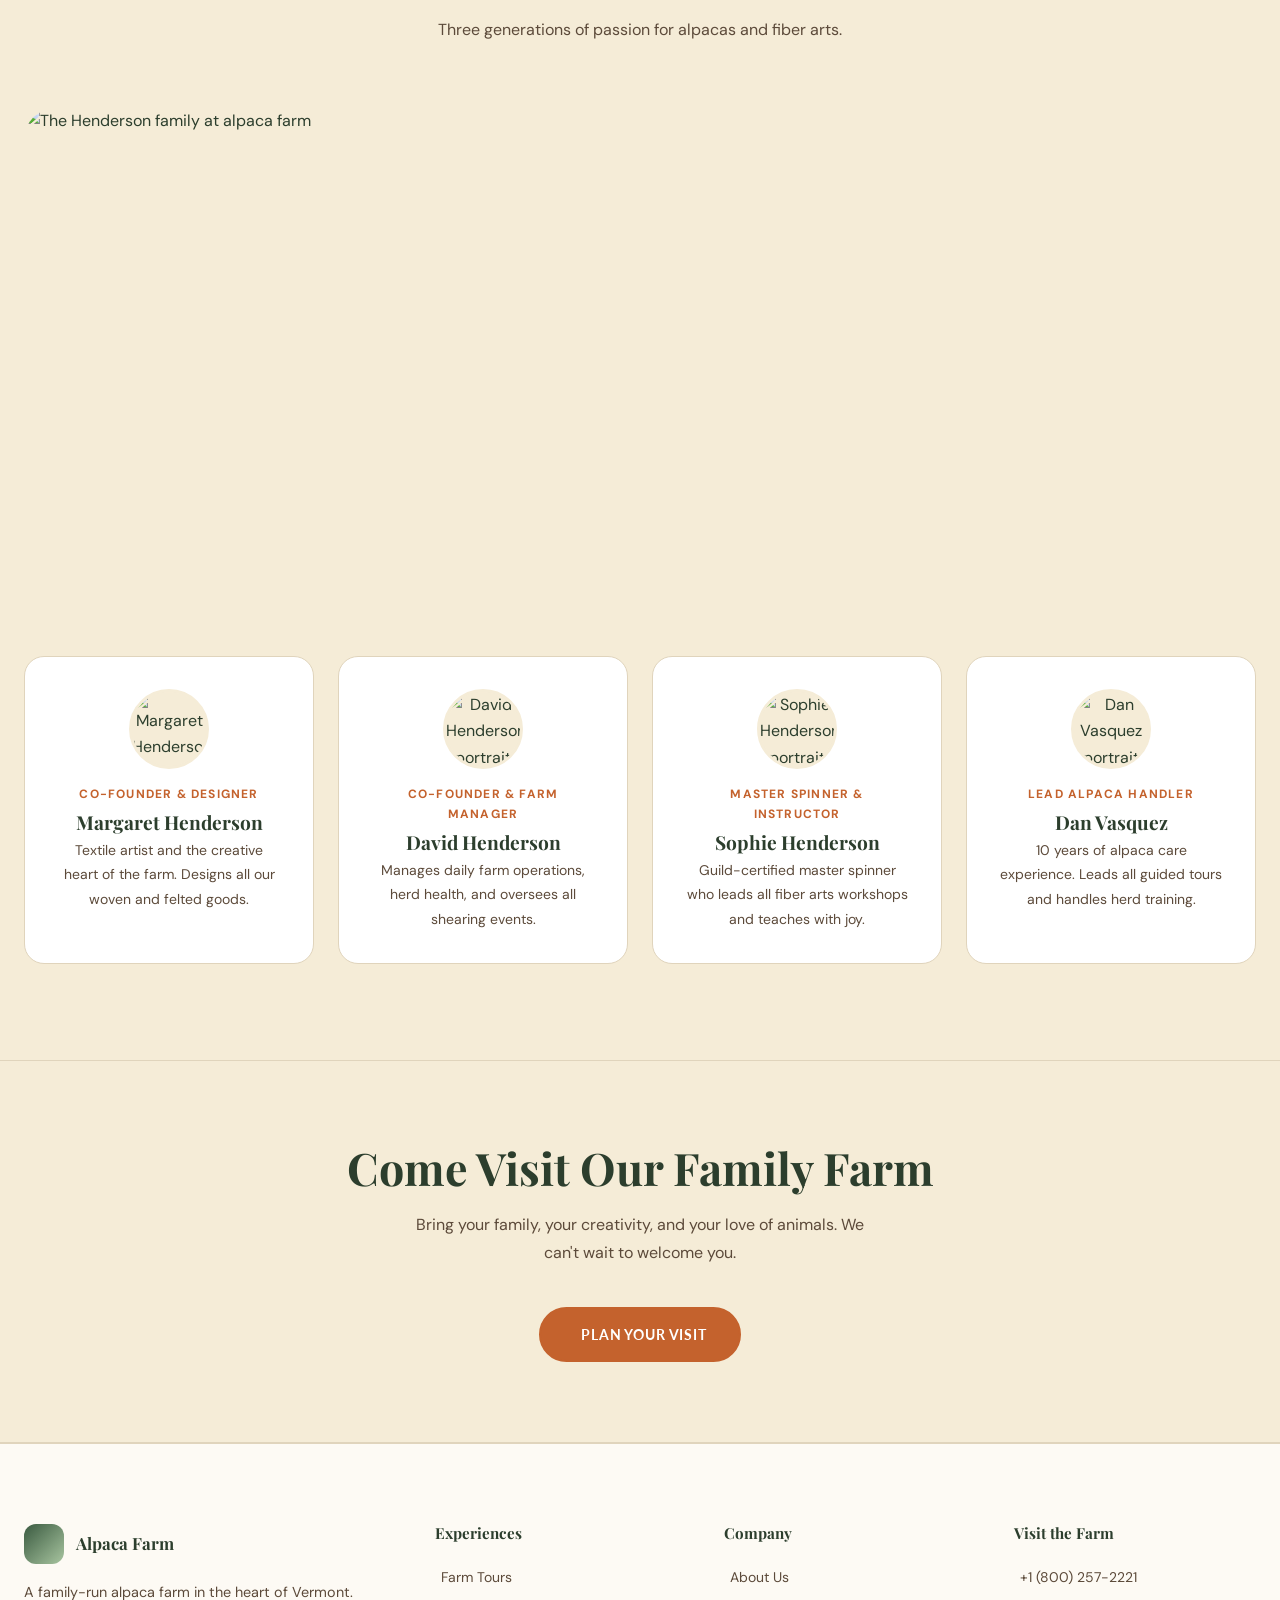
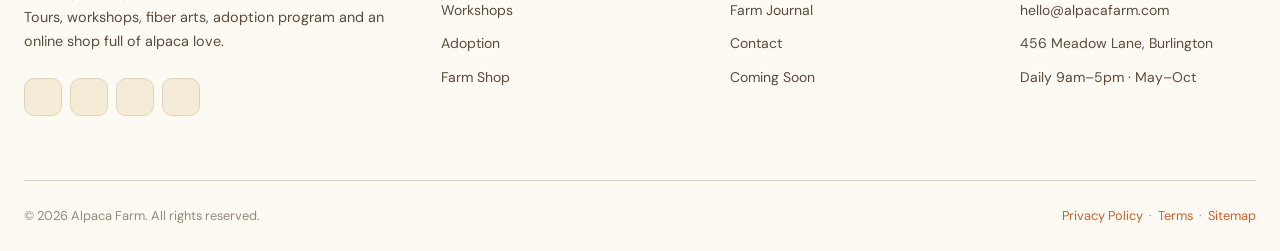
==== commit 80656035: "U" ====
--- a/pages/about.html
+++ b/pages/about.html
@@ -43,7 +43,7 @@
 <main class="page-content">
 
   <!-- PAGE HERO with image -->
-  <section class="page-hero" style="background-image:url('https://nwlivestock.com.au/wp-content/uploads/2022/08/AdobeStock_386120596-1024x683.jpeg')">
+  <section class="page-hero" style="background-image:url('https://mountviewfarm.com.au/wp-content/uploads/2025/06/IMG_9413-1024x1014.jpg')">
     <div class="container">
       <span class="section-label" style="color:var(--color-gold);justify-content:center;margin-bottom:var(--space-2)">Our Story</span>
       <h1>A Family Farm,<br>A Fiber Dream</h1>
@@ -98,7 +98,6 @@
       <div class="section-header animate-on-scroll">
         <div class="section-label">What We Stand For</div>
         <h2 id="values-heading">Our Values</h2>
-        <div class="wool-divider"><span class="wool-icon">🌿</span></div>
         <p>Every decision we make at the farm flows from these core beliefs.</p>
       </div>
       <div class="grid grid-3">
@@ -166,7 +165,6 @@
       <div class="section-header animate-on-scroll">
         <div class="section-label">The People</div>
         <h2 id="team-heading">Meet the Henderson Family</h2>
-        <div class="wool-divider"><span class="wool-icon">👨‍👩‍👧</span></div>
         <p>Three generations of passion for alpacas and fiber arts.</p>
       </div>
       <!-- Team image section -->
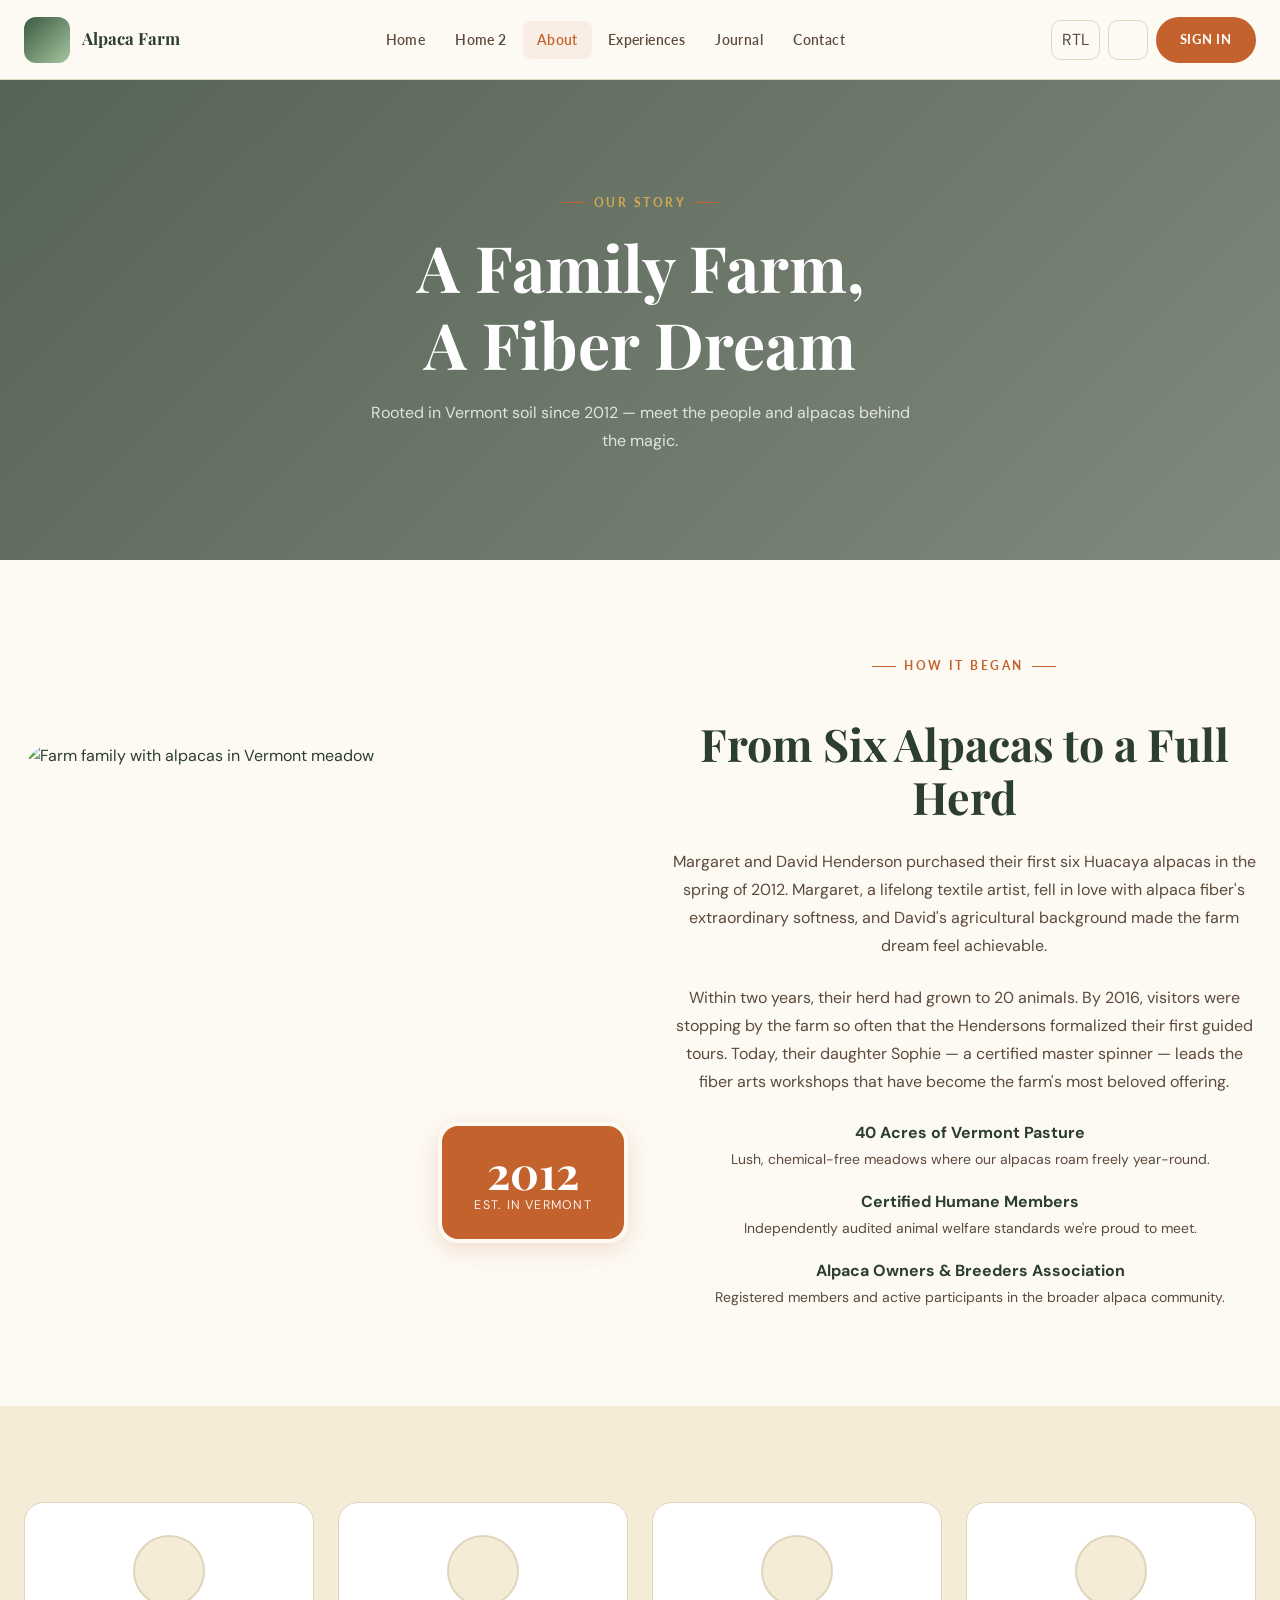
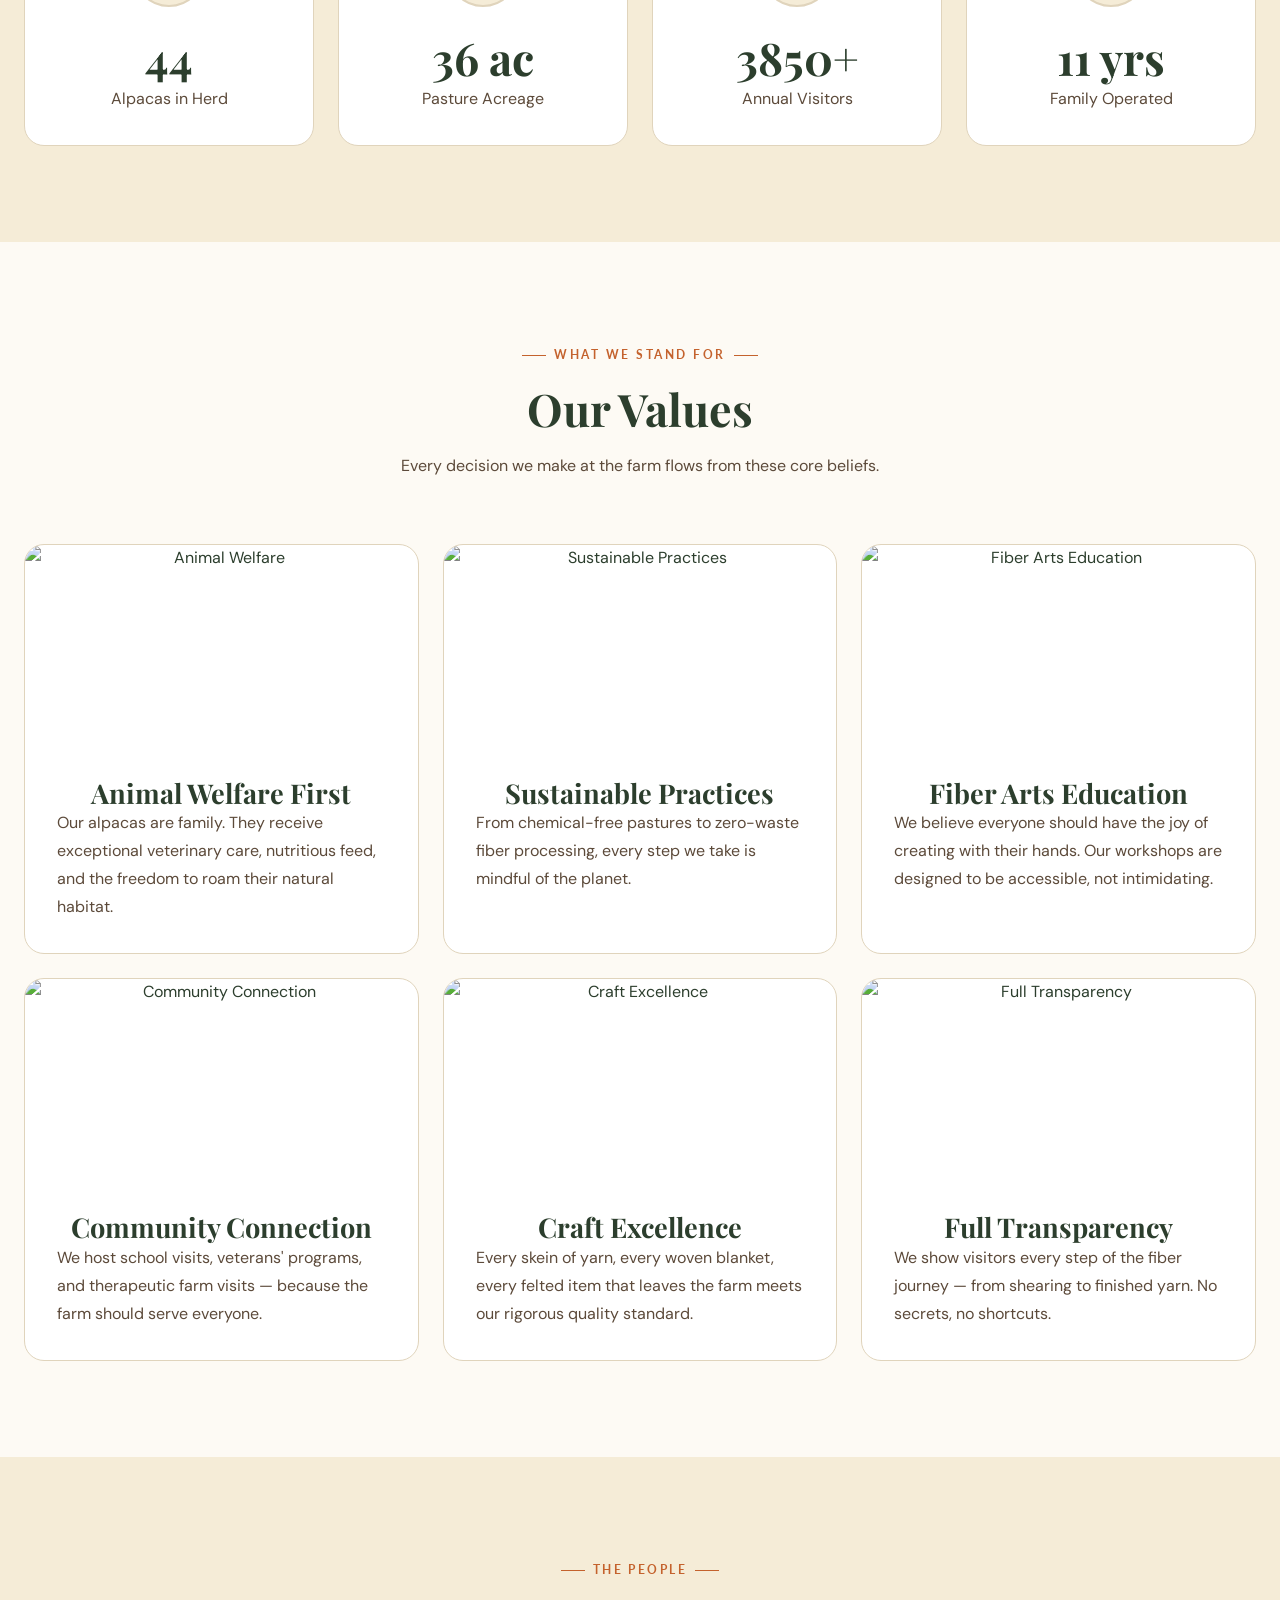
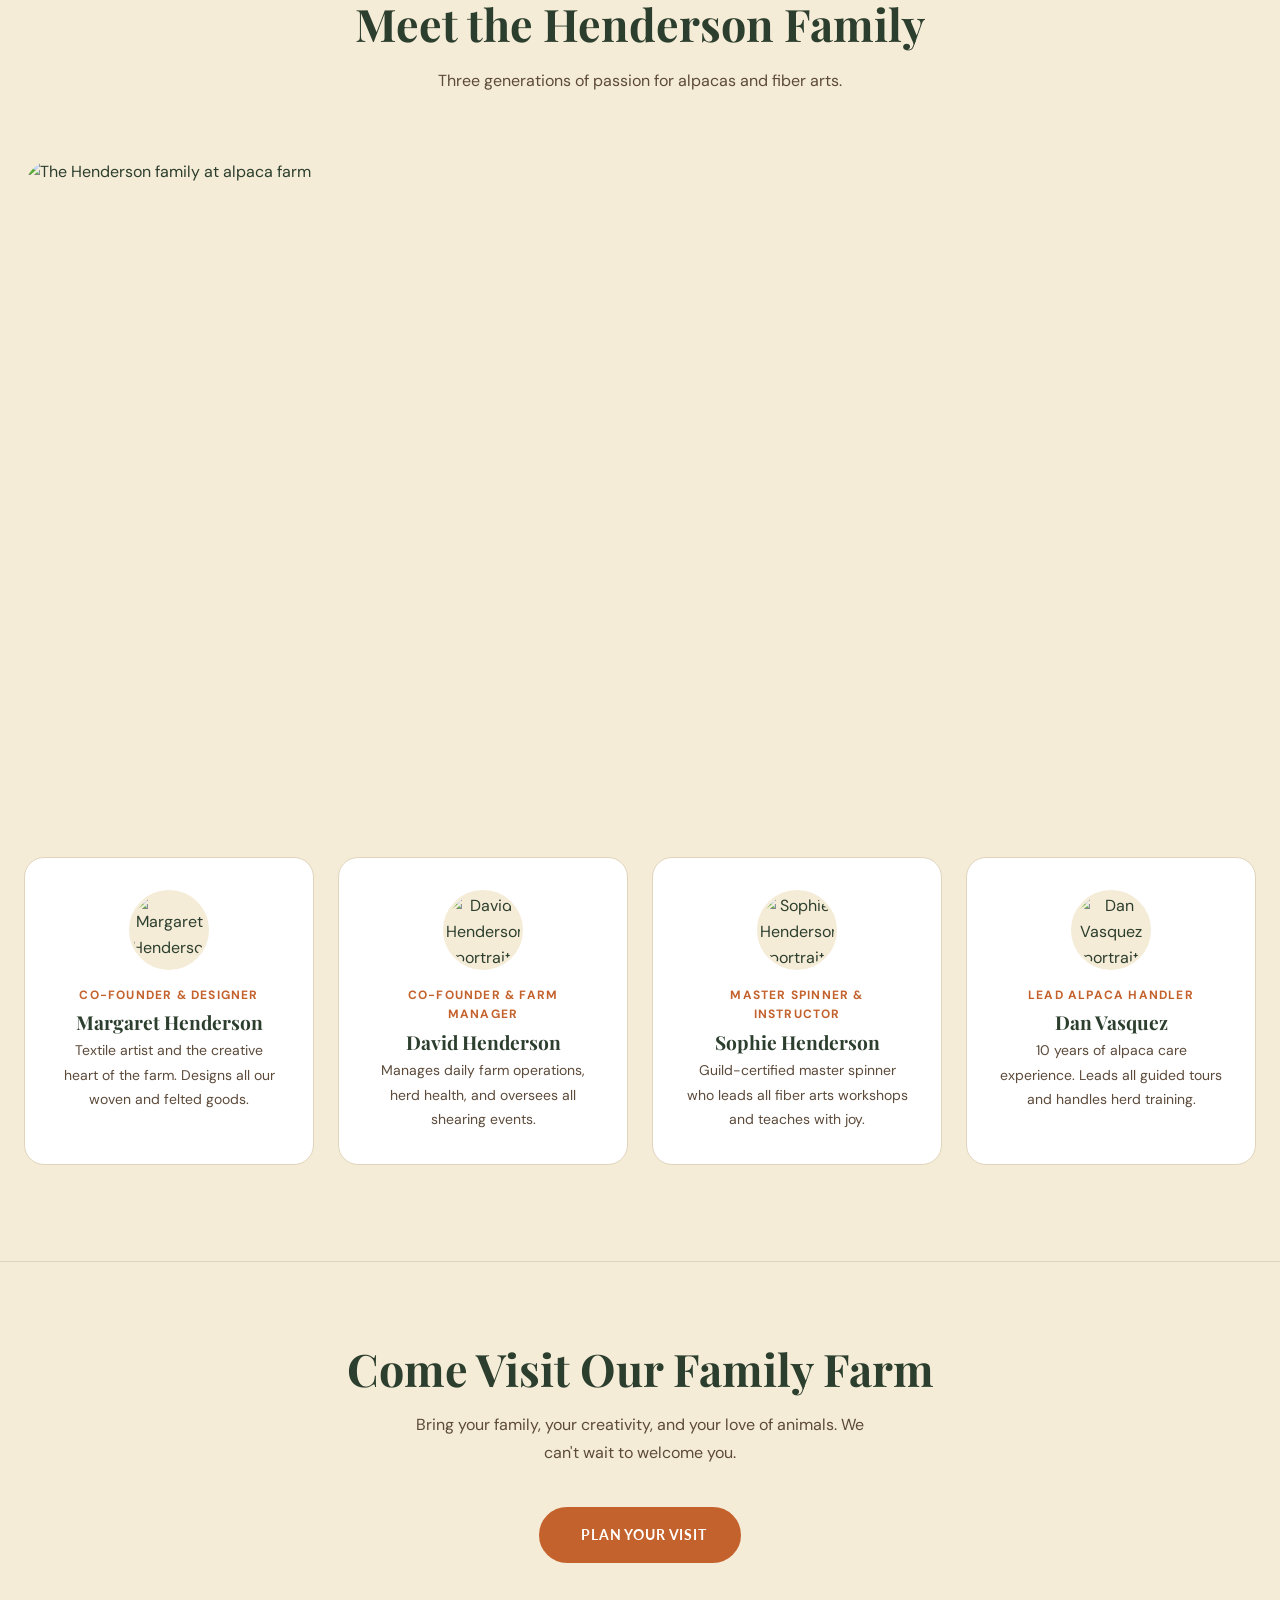
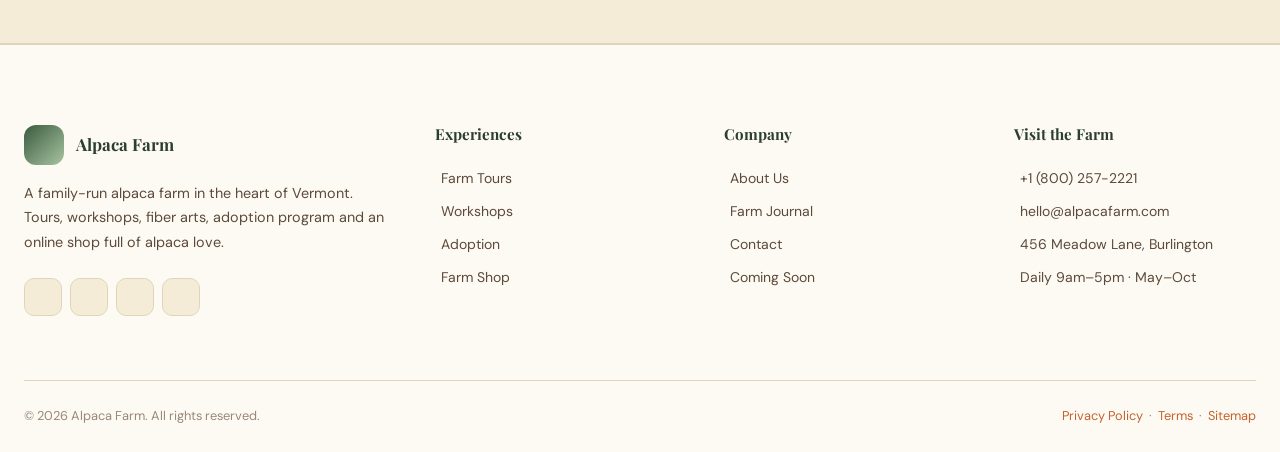
==== commit c23a22bb: "U" ====
--- a/pages/about.html
+++ b/pages/about.html
@@ -43,7 +43,7 @@
 <main class="page-content">
 
   <!-- PAGE HERO with image -->
-  <section class="page-hero" style="background-image:url('https://mountviewfarm.com.au/wp-content/uploads/2025/06/IMG_9413-1024x1014.jpg')">
+  <section class="page-hero" style="background-image:url('https://beccajeanphotography.com/wp-content/uploads/2021/01/AlpacaPhotos-041.jpg')">
     <div class="container">
       <span class="section-label" style="color:var(--color-gold);justify-content:center;margin-bottom:var(--space-2)">Our Story</span>
       <h1>A Family Farm,<br>A Fiber Dream</h1>
@@ -168,38 +168,39 @@
         <p>Three generations of passion for alpacas and fiber arts.</p>
       </div>
       <!-- Team image section -->
-      <div style="border-radius:var(--border-radius-xl);overflow:hidden;margin:0 auto var(--space-6);height:auto;aspect-ratio:16/9;max-height:500px;width:100%;" class="animate-on-scroll">
-        <img src="https://ewscripps.brightspotcdn.com/dims4/default/2672f2f/2147483647/strip/true/crop/6016x4000+0+0/resize/1280x851!/quality/90/?url=http%3A%2F%2Fewscripps-brightspot.s3.amazonaws.com%2F3c%2F0c%2F06ab6c7d4f67a8c2132290614b35%2Fhanover-alpaca-farm-01.jpg" alt="The Henderson family at alpaca farm" loading="lazy" style="width:100%;height:100%;object-fit:cover;object-position:center 30%"/>
+      <div style="border-radius:var(--border-radius-xl);overflow:hidden;margin:0 auto var(--space-6);width:100%;height:auto;aspect-ratio:3/2;max-height:650px;" class="animate-on-scroll">
+        <img src="https://ewscripps.brightspotcdn.com/dims4/default/2672f2f/2147483647/strip/true/crop/6016x4000+0+0/resize/1280x851!/quality/90/?url=http%3A%2F%2Fewscripps-brightspot.s3.amazonaws.com%2F3c%2F0c%2F06ab6c7d4f67a8c2132290614b35%2Fhanover-alpaca-farm-01.jpg" alt="The Henderson family at alpaca farm" loading="lazy" style="width:100%;height:100%;object-fit:cover;object-position:center 15%"/>
       </div>
       <div class="grid grid-4">
         <article class="team-card animate-on-scroll animate-delay-1">
-          <div style="width:80px;height:80px;border-radius:50%;overflow:hidden;margin-bottom:var(--space-2);border:3px solid var(--color-secondary);background:var(--bg-secondary)">
-            <img src="https://images.unsplash.com/photo-1607346256330-dee7af15f7c5?w=150&q=75" alt="Margaret Henderson portrait" loading="lazy" style="width:100%;height:100%;object-fit:contain"/>
+          <div class="team-avatar">
+            <img src="https://images.unsplash.com/photo-1607346256330-dee7af15f7c5?w=150&q=75" alt="Margaret Henderson portrait" loading="lazy"/>
           </div>
           <span style="font-size:0.75rem;color:var(--color-accent);font-weight:700;text-transform:uppercase;letter-spacing:0.1em">Co-Founder & Designer</span>
           <h4 style="margin:6px 0 4px">Margaret Henderson</h4>
           <p style="font-size:0.875rem">Textile artist and the creative heart of the farm. Designs all our woven and felted goods.</p>
         </article>
         <article class="team-card animate-on-scroll animate-delay-2">
-          <div style="width:80px;height:80px;border-radius:50%;overflow:hidden;margin-bottom:var(--space-2);border:3px solid var(--color-secondary);background:var(--bg-secondary)">
-            <img src="https://images.unsplash.com/photo-1560250097-0b93528c311a?w=150&q=75" alt="David Henderson portrait" loading="lazy" style="width:100%;height:100%;object-fit:contain"/>
+          <div class="team-avatar">
+            <img src="https://miro.medium.com/v2/resize:fit:2400/2*aUwjOjjypbnV8CxHoKjBnA.jpeg" alt="David Henderson portrait" loading="lazy"/>
           </div>
           <span style="font-size:0.75rem;color:var(--color-accent);font-weight:700;text-transform:uppercase;letter-spacing:0.1em">Co-Founder & Farm Manager</span>
           <h4 style="margin:6px 0 4px">David Henderson</h4>
           <p style="font-size:0.875rem">Manages daily farm operations, herd health, and oversees all shearing events.</p>
         </article>
         <article class="team-card animate-on-scroll animate-delay-3">
-          <div style="width:80px;height:80px;border-radius:50%;overflow:hidden;margin-bottom:var(--space-2);border:3px solid var(--color-secondary);background:var(--bg-secondary)">
-            <img src="https://images.unsplash.com/photo-1494790108377-be9c29b29330?w=150&q=75" alt="Sophie Henderson portrait" loading="lazy" style="width:100%;height:100%;object-fit:contain"/>
+          <div class="team-avatar">
+            <img src="https://images.unsplash.com/photo-1494790108377-be9c29b29330?w=150&q=75" alt="Sophie Henderson portrait" loading="lazy"/>
           </div>
           <span style="font-size:0.75rem;color:var(--color-accent);font-weight:700;text-transform:uppercase;letter-spacing:0.1em">Master Spinner & Instructor</span>
           <h4 style="margin:6px 0 4px">Sophie Henderson</h4>
           <p style="font-size:0.875rem">Guild-certified master spinner who leads all fiber arts workshops and teaches with joy.</p>
         </article>
         <article class="team-card animate-on-scroll animate-delay-4">
-<div style="width:80px;height:80px;border-radius:50%;overflow:hidden;margin-bottom:var(--space-2);border:3px solid var(--color-secondary);background:var(--bg-secondary)">
-            <img src="https://im.rediff.com/movies/2013/may/02top10-bollywood-actors-of-all-time11.jpg" alt="Dan Vasquez portrait" loading="lazy" style="width:100%;height:100%;object-fit:contain"/>
-          </div>          <span style="font-size:0.75rem;color:var(--color-accent);font-weight:700;text-transform:uppercase;letter-spacing:0.1em">Lead Alpaca Handler</span>
+          <div class="team-avatar">
+            <img src="https://im.rediff.com/movies/2013/may/02top10-bollywood-actors-of-all-time11.jpg" alt="Dan Vasquez portrait" loading="lazy"/>
+          </div>
+          <span style="font-size:0.75rem;color:var(--color-accent);font-weight:700;text-transform:uppercase;letter-spacing:0.1em">Lead Alpaca Handler</span>
           <h4 style="margin:6px 0 4px">Dan Vasquez</h4>
           <p style="font-size:0.875rem">10 years of alpaca care experience. Leads all guided tours and handles herd training.</p>
         </article>
--- a/assets/css/style.css
+++ b/assets/css/style.css
@@ -1393,7 +1393,7 @@
 .author-avatar img {
   width: 100%;
   height: 100%;
-  object-fit: contain !important;
+  object-fit: cover !important;
 }
 
 .author-name {
@@ -1711,15 +1711,21 @@
    20. PAGE HERO
    ======================================== */
 .page-hero {
-  padding: var(--space-10) 0;
+  padding: var(--space-12) 0;
   text-align: center;
   position: relative;
   overflow: hidden;
   background-size: cover;
   background-position: center;
-  min-height: 380px;
-  display: flex;
-  align-items: center;
+  min-height: 480px;
+  display: flex;
+  align-items: center;
+}
+
+@media (min-width: 1440px) {
+  .page-hero {
+    min-height: 560px;
+  }
 }
 
 .page-hero::after {
@@ -2363,6 +2369,25 @@
   flex-direction: column;
   align-items: center;
   transition: var(--transition);
+}
+
+.team-avatar {
+  width: 80px;
+  height: 80px;
+  border-radius: 50%;
+  overflow: hidden;
+  margin-bottom: var(--space-2);
+  border: 3px solid var(--color-secondary);
+  background: var(--bg-secondary);
+  display: flex;
+  align-items: center;
+  justify-content: center;
+}
+
+.team-avatar img {
+  width: 100%;
+  height: 100%;
+  object-fit: cover !important;
 }
 
 .blog-card {
